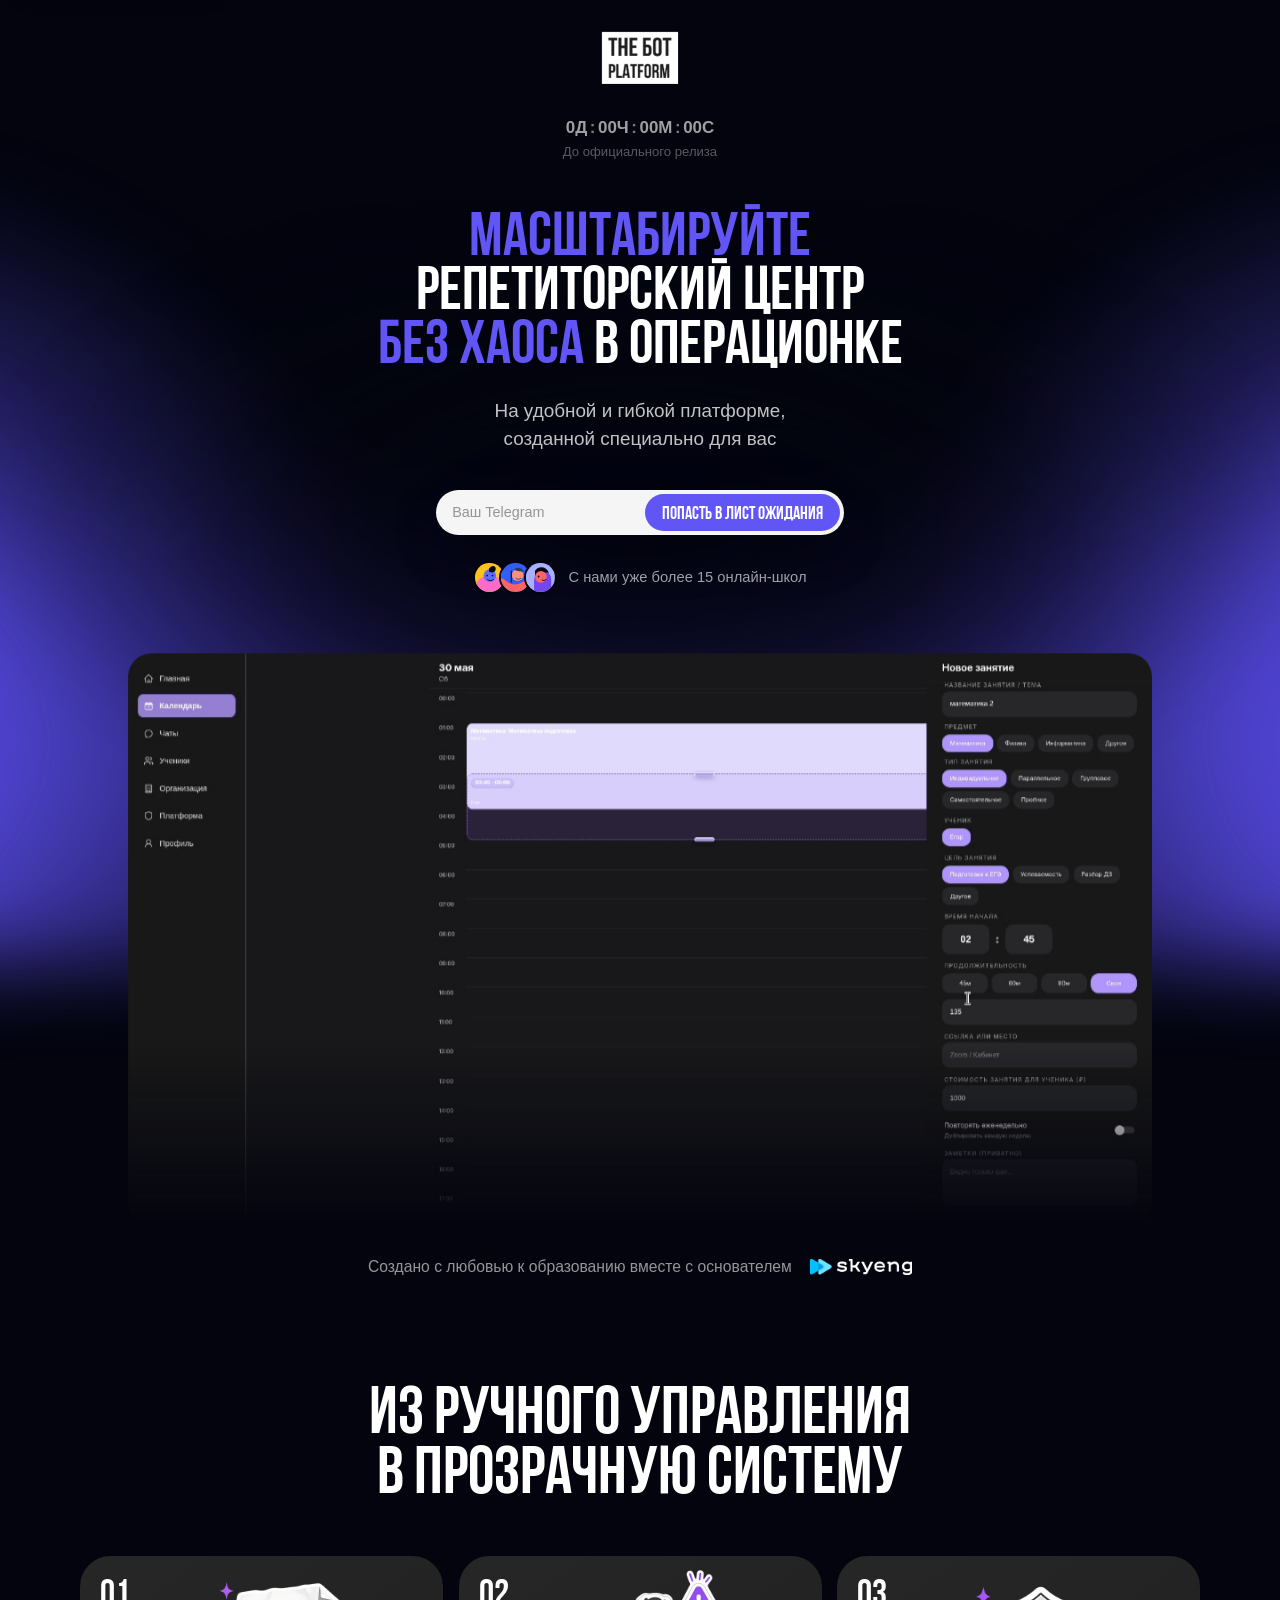
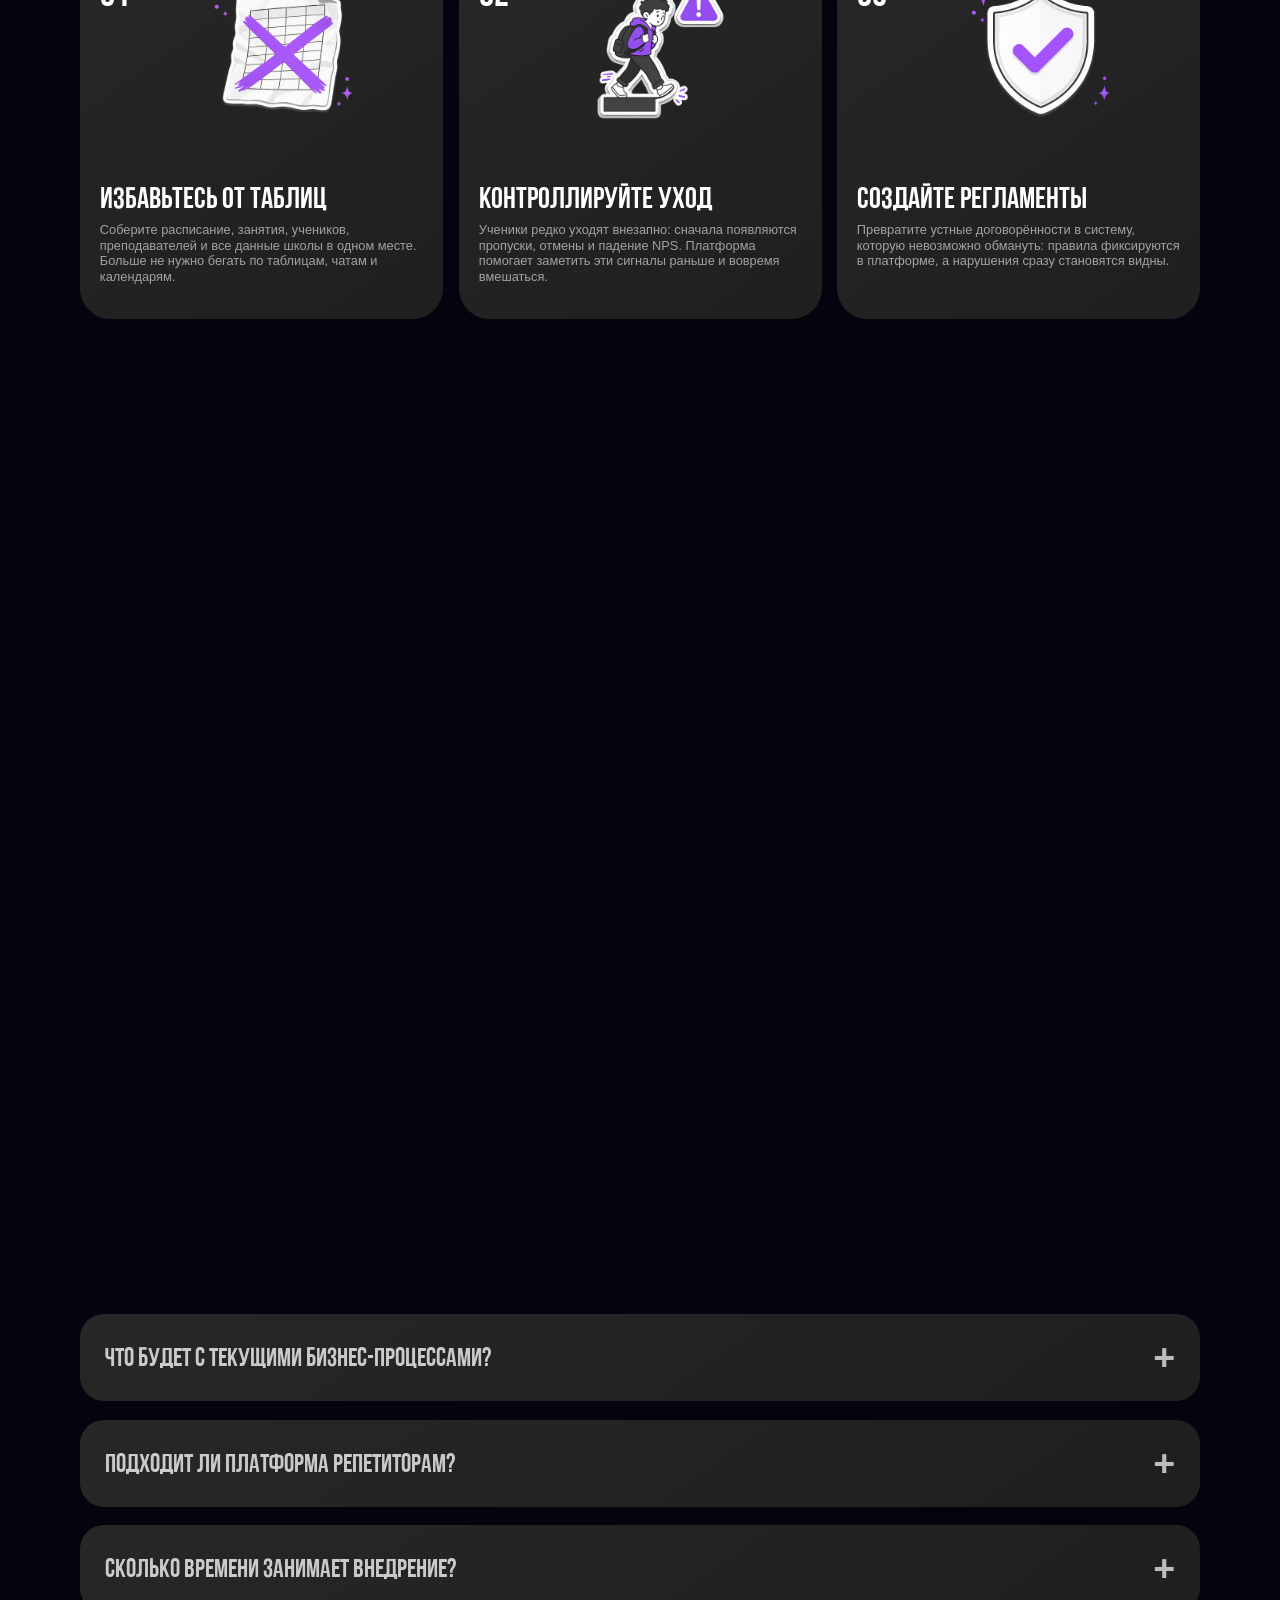
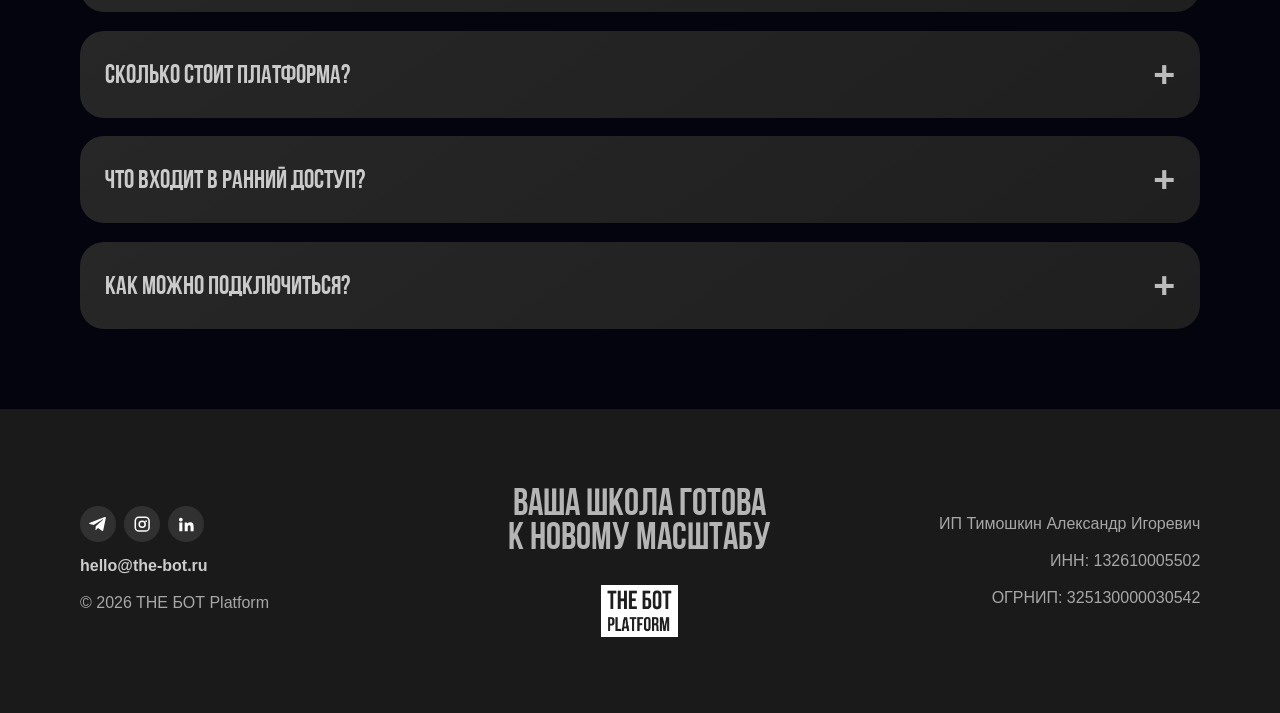
==== index.html @ 4d7e2832 "Add landing motion effects" ====
<!doctype html>
<html lang="ru">
<head>
  <meta charset="utf-8">
  <meta name="viewport" content="width=device-width, initial-scale=1">
  <meta name="robots" content="index,follow,max-image-preview:large">
  <title>Платформа для управления репетиторским центром</title>
  <meta name="description" content="Расписания, занятия, пользователи, коммуникации, финансы и аналитика для растущих онлайн-школ.">
  <link rel="canonical" href="https://the-bot.ru/">
  <link rel="icon" type="image/png" sizes="100x100" href="icon.png" media="(prefers-color-scheme: light)">
  <link rel="icon" type="image/png" sizes="100x60" href="icon-white.png" media="(prefers-color-scheme: dark)">
  <link rel="apple-touch-icon" href="icon.png">
  <meta name="theme-color" content="#6155F5">

  <!-- Yandex.Metrika counter -->
  <script type="text/javascript">
      (function(m,e,t,r,i,k,a){
          m[i]=m[i]||function(){(m[i].a=m[i].a||[]).push(arguments)};
          m[i].l=1*new Date();
          for (var j = 0; j < document.scripts.length; j++) {if (document.scripts[j].src === r) { return; }}
          k=e.createElement(t),a=e.getElementsByTagName(t)[0],k.async=1,k.src=r,a.parentNode.insertBefore(k,a)
      })(window, document,'script','https://mc.yandex.ru/metrika/tag.js?id=109550435', 'ym');

      ym(109550435, 'init', {ssr:true, webvisor:true, clickmap:true, ecommerce:"dataLayer", referrer: document.referrer, url: location.href, accurateTrackBounce:true, trackLinks:true});
  </script>
  <!-- /Yandex.Metrika counter -->

  <meta property="og:type" content="website">
  <meta property="og:locale" content="ru_RU">
  <meta property="og:site_name" content="THE БОТ Platform">
  <meta property="og:title" content="Платформа для управления репетиторским центром">
  <meta property="og:description" content="Расписания, занятия, пользователи, коммуникации, финансы и аналитика для растущих онлайн-школ.">
  <meta property="og:url" content="https://the-bot.ru/">

  <meta name="twitter:card" content="summary">
  <meta name="twitter:title" content="Платформа для управления репетиторским центром">
  <meta name="twitter:description" content="Расписания, занятия, пользователи, коммуникации, финансы и аналитика для растущих онлайн-школ.">

  <script type="application/ld+json">
  {
    "@context": "https://schema.org",
    "@graph": [
      {
        "@type": "Organization",
        "@id": "https://the-bot.ru/#organization",
        "name": "THE БОТ Platform",
        "legalName": "ИП Тимошкин Александр Игоревич",
        "url": "https://the-bot.ru/",
        "email": "hello@the-bot.ru",
        "taxID": "132610005502",
        "description": "Расписания, занятия, пользователи, коммуникации, финансы и аналитика для растущих онлайн-школ.",
        "contactPoint": {
          "@type": "ContactPoint",
          "email": "hello@the-bot.ru",
          "contactType": "customer support",
          "availableLanguage": "Russian"
        }
      },
      {
        "@type": "WebSite",
        "@id": "https://the-bot.ru/#website",
        "url": "https://the-bot.ru/",
        "name": "THE БОТ Platform",
        "publisher": {
          "@id": "https://the-bot.ru/#organization"
        },
        "inLanguage": "ru-RU"
      },
      {
        "@type": "FAQPage",
        "@id": "https://the-bot.ru/#faq",
        "mainEntity": [
          {
            "@type": "Question",
            "name": "Что такое THE БОТ Platform?",
            "acceptedAnswer": {
              "@type": "Answer",
              "text": "Это платформа для управления репетиторским центром. Она обеспечивает бизнес устойчивой системой для масштабирования."
            }
          },
          {
            "@type": "Question",
            "name": "Чем платформа отличается от аналогов?",
            "acceptedAnswer": {
              "@type": "Answer",
              "text": "Мы не делаем универсальную LMS, CRM или календарь. THE БОТ Platform построена вокруг бизнес-модели репетиторского центра."
            }
          },
          {
            "@type": "Question",
            "name": "Как платформа повлияет на мою прибыль?",
            "acceptedAnswer": {
              "@type": "Answer",
              "text": "Платформа помогает снизить отток учеников (Churn), повысить доходимость до занятия, убрать лишнюю ручную работу администраторов. А данные, собранные в одном месте, и их аналитика помогают владельцу принимать качественные управленческие решения."
            }
          },
          {
            "@type": "Question",
            "name": "Кто будет пользоваться внутри школы?",
            "acceptedAnswer": {
              "@type": "Answer",
              "text": "Администратор управляет школой, преподаватели работают со своим расписанием, занятиями и отчётами, ученики видят свои занятия и нужные действия. Доступы разделяются по ролям."
            }
          },
          {
            "@type": "Question",
            "name": "Что будет с текущими бизнес-процессами?",
            "acceptedAnswer": {
              "@type": "Answer",
              "text": "Мы не ломаем процессы в вашей школе. На этапе внедрения текущие правила переводятся в регламенты: отмены, переносы, отчёты, оплаты, выплаты и права доступа."
            }
          },
          {
            "@type": "Question",
            "name": "Подходит ли платформа репетиторам?",
            "acceptedAnswer": {
              "@type": "Answer",
              "text": "Да, но придется подождать. Сейчас мы фокусируемся только на репетиторских центрах, но уже проводим каст девы с репетиторами. Подавайте заявку, чтобы быть в числе первых пользователей платформы!"
            }
          },
          {
            "@type": "Question",
            "name": "Сколько времени занимает внедрение?",
            "acceptedAnswer": {
              "@type": "Answer",
              "text": "Срок зависит от размера школы и текущих процессов. На этапе раннего доступа внедрение оценивается индивидуально после заявки."
            }
          },
          {
            "@type": "Question",
            "name": "Сколько стоит платформа?",
            "acceptedAnswer": {
              "@type": "Answer",
              "text": "Стоимость зависит от количества учеников школы и необходимых функций. Условия обсуждаются индивидуально после заявки на ранний доступ."
            }
          },
          {
            "@type": "Question",
            "name": "Что входит в ранний доступ?",
            "acceptedAnswer": {
              "@type": "Answer",
              "text": "Ранний доступ включает подключение школы, настройку базовых процессов, онбординг и поддержка сотрудников, а также прямую обратную связь с нашей командой."
            }
          },
          {
            "@type": "Question",
            "name": "Как можно подключиться?",
            "acceptedAnswer": {
              "@type": "Answer",
              "text": "Оставьте заявку на ранний доступ. Мы свяжемся с вами и проверим, подходит ли школа под критерии подключения."
            }
          }
        ]
      }
    ]
  }
  </script>

  <style>
    @font-face {
      font-family: "Bebas Neue Cyrillic";
      src: url("[data-uri]") format("truetype");
      font-weight: 400;
      font-style: normal;
      font-display: swap;
    }

    -face {
      font-family: "Inter";
      src: url("[data-uri]") format("woff2");
      font-weight: 400 900;
      font-style: normal;
      font-display: swap;
      unicode-range: U+0301, U+0400-045F, U+0490-0491, U+04B0-04B1, U+2116;
    }

    -face {
      font-family: "Inter";
      src: url("[data-uri]") format("woff2");
      font-weight: 400 900;
      font-style: normal;
      font-display: swap;
      unicode-range: U+0000-00FF, U+0131, U+0152-0153, U+02BB-02BC, U+02C6, U+02DA, U+02DC, U+0304, U+0308, U+0329, U+2000-206F, U+20AC, U+2122, U+2191, U+2193, U+2212, U+2215, U+FEFF, U+FFFD;
    }

    :root {
      --color-primary: #6155F5;
      --color-primary-rgb: 97, 85, 245;
      --color-primary-strong: #4F46E5;
      --color-primary-soft: #ECEBFF;
      --color-secondary: #2C2C2C2E;
      --color-tertiary: #1C1C1C1E;
      --color-neutral: #0F0F0F10;
      --color-ink: #111114;
      --color-muted: #5D5D66;
      --color-subtle: #7B7B86;
      --color-page: #FAFAFC;
      --color-surface: #FFFFFF;
      --color-surface-alt: #F4F3F8;
      --color-line: rgba(17, 17, 20, 0.12);
      --color-success: #1D7A4D;
      --color-error: #B3261E;

      --font-headline: "Bebas Neue Cyrillic", "Inter", -apple-system, BlinkMacSystemFont, "Segoe UI", sans-serif;
      --font-body: "Inter", -apple-system, BlinkMacSystemFont, "Segoe UI", sans-serif;
      --font-label: "Inter", -apple-system, BlinkMacSystemFont, "Segoe UI", sans-serif;

      --space-1: 0.25rem;
      --space-2: 0.5rem;
      --space-3: 0.75rem;
      --space-4: 1rem;
      --space-5: 1.25rem;
      --space-6: 1.5rem;
      --space-7: 2rem;
      --space-8: 2.5rem;
      --space-9: 3rem;
      --space-10: 4rem;
      --space-11: 5rem;

      --radius-xs: 4px;
      --radius-sm: 6px;
      --radius-md: 8px;
      --shadow-sm: 0 8px 28px rgba(17, 17, 20, 0.08);
      --shadow-md: 0 18px 48px rgba(17, 17, 20, 0.12);

      --container: 1120px;
      --header-height: 4.25rem;
    }

    * {
      box-sizing: border-box;
    }

    html {
      scroll-behavior: smooth;
      scrollbar-width: none;
      text-size-adjust: 100%;
    }

    html::-webkit-scrollbar,
    body::-webkit-scrollbar {
      display: none;
    }

    body {
      margin: 0;
      color: var(--color-surface);
      background: #03040E;
      font-family: var(--font-body);
      font-size: 1rem;
      line-height: 1.55;
      letter-spacing: 0;
      -ms-overflow-style: none;
    }

    body.nav-open {
      overflow: hidden;
    }

    img,
    svg {
      max-width: 100%;
      display: block;
    }

    a {
      color: inherit;
      text-decoration: none;
    }

    button,
    input,
    textarea,
    select {
      font: inherit;
      letter-spacing: 0;
    }

    button {
      cursor: pointer;
    }

    .skip-link {
      position: absolute;
      left: var(--space-4);
      top: -4rem;
      z-index: 100;
      padding: var(--space-3) var(--space-4);
      border-radius: var(--radius-sm);
      color: var(--color-ink);
      background: var(--color-surface);
      box-shadow: var(--shadow-sm);
      transition: top 160ms ease;
    }

    .skip-link:focus {
      top: var(--space-4);
    }

    .sr-only {
      position: absolute;
      width: 1px;
      height: 1px;
      padding: 0;
      overflow: hidden;
      clip: rect(0, 0, 0, 0);
      white-space: nowrap;
      border: 0;
    }

    .container {
      width: min(100% - 2rem, var(--container));
      margin-inline: auto;
    }

    .site-header {
      position: absolute;
      inset: 0 0 auto;
      z-index: 50;
      min-height: calc(var(--header-height) + var(--space-5));
      color: var(--color-surface);
      background: transparent;
    }

    .header-inner {
      min-height: calc(var(--header-height) + var(--space-5));
      display: flex;
      align-items: center;
      justify-content: center;
      padding-top: var(--space-5);
    }

    .brand {
      display: inline-flex;
      align-items: center;
      min-width: 0;
      font-family: var(--font-label);
      font-weight: 700;
      line-height: 1;
    }

    .brand-logo {
      width: clamp(4.8rem, 5.6vw, 6rem);
      height: auto;
      display: block;
      flex: 0 0 auto;
      border-radius: 0;
      animation: heroLogoIn 680ms cubic-bezier(0.22, 1, 0.36, 1) 80ms both;
    }

    .brand-name {
      display: none;
    }

    .site-nav {
      display: none;
    }

    .nav-list {
      margin: 0;
      padding: 0;
      display: flex;
      align-items: center;
      list-style: none;
    }

    .nav-link {
      min-height: 2.65rem;
      display: flex;
      align-items: center;
      justify-content: center;
      padding-inline: var(--space-4);
      border-radius: var(--radius-md);
      color: var(--color-ink);
      background: var(--color-surface);
      font-family: var(--font-headline);
      font-size: 1.12rem;
      font-weight: 400;
      text-transform: uppercase;
    }

    .nav-link:hover,
    .nav-link:focus-visible {
      color: var(--color-ink);
      outline: none;
    }

    main {
      overflow: hidden;
    }

    .section {
      padding-block: var(--space-9);
      color: var(--color-surface);
      background: #03040E;
    }

    .section.compact {
      padding-block: var(--space-8);
    }

    .section h2,
    .section h3,
    .site-footer strong {
      color: var(--color-surface);
    }

    .section-header {
      max-width: 44rem;
      margin-bottom: var(--space-7);
    }

    .eyebrow {
      margin: 0 0 var(--space-3);
      color: var(--color-primary);
      font-family: var(--font-label);
      font-size: 0.8rem;
      font-weight: 800;
      line-height: 1.2;
    }

    h1,
    h2,
    h3 {
      margin: 0;
      color: var(--color-ink);
      font-family: var(--font-headline);
      font-weight: 400;
      line-height: 1.08;
      letter-spacing: 0;
    }

    h1 {
      font-size: 2.95rem;
    }

    .hero-kicker {
      margin: var(--space-3) 0 0;
      color: var(--color-ink);
      font-size: 1.32rem;
      font-weight: 750;
      line-height: 1.22;
    }

    h2 {
      font-size: 2rem;
    }

    h3 {
      font-size: 1.15rem;
    }

    p {
      margin: 0;
    }

    .lead {
      color: rgba(255, 255, 255, 0.68);
      font-size: 1.04rem;
      line-height: 1.65;
    }

    .section-header .lead {
      margin-top: var(--space-4);
    }

    .site-hero {
      position: relative;
      min-height: 100svh;
      padding-block: calc(var(--header-height) + var(--space-7)) 0;
      color: var(--color-surface);
      background: #03040E;
    }

    .hero-stage {
      min-height: calc(100svh - var(--header-height) - var(--space-9));
      display: flex;
      justify-items: center;
      align-items: flex-start;
      justify-content: center;
    }

    .hero-copy {
      width: min(100%, 88rem);
      margin-inline: auto;
      position: relative;
      isolation: isolate;
      text-align: center;
    }

    .hero-copy > :not(.hero-product-preview) {
      position: relative;
      z-index: 2;
    }

    .site-hero h1 {
      color: var(--color-surface);
      font-size: clamp(1.45rem, 7.15vw, 3.9rem);
      line-height: 0.86;
    }

    .site-hero h1 > span {
      display: block;
      white-space: nowrap;
      animation: heroTitleIn 720ms cubic-bezier(0.22, 1, 0.36, 1) both;
    }

    .site-hero h1 > span:nth-child(1) {
      animation-delay: 300ms;
    }

    .site-hero h1 > span:nth-child(2) {
      animation-delay: 420ms;
    }

    .site-hero h1 > span:nth-child(3) {
      animation-delay: 540ms;
    }

    .site-hero h1 .hero-title-accent {
      color: var(--color-primary);
    }

    .hero-kicker {
      width: min(100%, 43rem);
      margin: clamp(1.35rem, 2.7vw, 1.8rem) auto 0;
      color: rgba(255, 255, 255, 0.76);
      font-size: clamp(0.83rem, 3.35vw, 1.18rem);
      font-weight: 500;
      line-height: 1.45;
    }

    .hero-kicker span {
      display: block;
      animation: heroFadeUp 620ms cubic-bezier(0.22, 1, 0.36, 1) both;
    }

    .hero-kicker span:nth-child(1) {
      animation-delay: 620ms;
    }

    .hero-kicker span:nth-child(2) {
      animation-delay: 700ms;
    }

    .hero-actions {
      margin-top: var(--space-6);
      display: flex;
      justify-content: center;
    }

    .hero-cta {
      min-height: 3.25rem;
      padding-inline: var(--space-6);
      color: var(--color-ink);
      background: var(--color-surface);
      text-transform: uppercase;
    }

    .button {
      min-height: 3.1rem;
      display: inline-flex;
      align-items: center;
      justify-content: center;
      gap: var(--space-2);
      padding: 0.85rem 1.15rem;
      border: 1px solid transparent;
      border-radius: var(--radius-md);
      font-family: var(--font-headline);
      font-size: 1.28rem;
      font-weight: 400;
      line-height: 1.1;
      transition: background 180ms ease, border-color 180ms ease, transform 180ms ease, box-shadow 180ms ease;
    }

    .button:hover,
    .button:focus-visible {
      transform: translateY(-1px);
      outline: none;
    }

    .button:disabled {
      cursor: wait;
      opacity: 0.72;
      transform: none;
    }

    .button-primary {
      color: var(--color-surface);
      background: var(--color-primary);
    }

    .button-primary:hover,
    .button-primary:focus-visible {
      background: var(--color-primary-strong);
    }

    .button-secondary {
      color: var(--color-ink);
      border-color: var(--color-line);
      background: var(--color-surface);
    }

    .hero-social-proof {
      margin-top: clamp(1rem, 2.2vw, 1.6rem);
      position: relative;
      z-index: 3;
      display: flex;
      align-items: center;
      justify-content: center;
      gap: var(--space-3);
      color: rgba(255, 255, 255, 0.62);
      font-size: 0.92rem;
      line-height: 1.25;
      animation: heroFadeUp 620ms cubic-bezier(0.22, 1, 0.36, 1) 880ms both;
    }

    .proof-avatars {
      display: inline-flex;
      align-items: center;
    }

    .proof-avatar {
      width: 2.05rem;
      height: 2.05rem;
      display: inline-flex;
      align-items: center;
      justify-content: center;
      overflow: hidden;
      border: 2px solid #03040E;
      border-radius: 50%;
      background: rgba(255, 255, 255, 0.12);
      animation: avatarPop 420ms cubic-bezier(0.22, 1, 0.36, 1) both;
    }

    .proof-avatar:nth-child(1) {
      animation-delay: 960ms;
    }

    .proof-avatar:nth-child(2) {
      animation-delay: 1040ms;
    }

    .proof-avatar:nth-child(3) {
      animation-delay: 1120ms;
    }

    .proof-avatar + .proof-avatar {
      margin-left: -0.48rem;
    }

    .proof-avatar svg {
      width: 100%;
      height: 100%;
      display: block;
    }

    .hero-waitlist-form {
      width: min(100%, 25.5rem);
      margin: clamp(1.75rem, 3.2vw, 2.35rem) auto 0;
      position: relative;
      z-index: 3;
      padding: 0;
      display: grid;
      gap: var(--space-2);
      border: 0;
      border-radius: 0;
      background: transparent;
      box-shadow: none;
      animation: heroFadeUp 660ms cubic-bezier(0.22, 1, 0.36, 1) 720ms both;
      transition: transform 180ms ease;
    }

    .hero-waitlist-form:focus-within {
      transform: translateY(-2px);
    }

    .hero-waitlist-form input {
      min-width: 0;
      min-height: 2.35rem;
      border: 0;
      border-radius: 999px;
      padding: 0 var(--space-3);
      color: var(--color-ink);
      background: rgba(255, 255, 255, 0.96);
      font-size: 0.9rem;
      outline: none;
    }

    .hero-waitlist-form input::placeholder {
      color: rgba(17, 17, 20, 0.42);
    }

    .hero-waitlist-form input:focus {
      box-shadow: inset 0 0 0 2px rgba(var(--color-primary-rgb), 0.42);
    }

    .hero-waitlist-form .button {
      width: 100%;
      min-height: 2.35rem;
      padding: 0.48rem var(--space-4);
      border-radius: 999px;
      color: var(--color-surface);
      background: var(--color-primary);
      font-size: 1.1rem;
      text-transform: uppercase;
    }

    .hero-waitlist-form .button:hover,
    .hero-waitlist-form .button:focus-visible {
      background: var(--color-primary-strong);
      box-shadow: 0 0.9rem 2rem rgba(var(--color-primary-rgb), 0.22);
    }

    .button.is-submitting,
    .button.is-submitting:hover,
    .button.is-submitting:focus-visible,
    .hero-waitlist-form .button.is-submitting,
    .hero-waitlist-form .button.is-submitting:hover,
    .hero-waitlist-form .button.is-submitting:focus-visible {
      color: var(--color-surface);
      border-color: #03040E;
      background: #03040E;
      opacity: 1;
    }

    .hero-form-status {
      min-height: 1rem;
      margin-top: var(--space-2);
      position: relative;
      z-index: 3;
      color: var(--color-primary);
      font-size: 0.88rem;
      font-weight: 500;
    }

    .hero-form-status:empty {
      min-height: 0;
      margin-top: 0;
    }

    .hero-form-status.is-error {
      color: #FFB4AB;
    }

    .hero-product-preview {
      width: min(100%, 58rem);
      margin: clamp(3.25rem, 5.8vw, 4.75rem) auto 0;
      position: relative;
      z-index: 1;
      isolation: isolate;
    }

    .hero-product-preview::before {
      content: "";
      position: absolute;
      left: 50%;
      top: -76%;
      z-index: 0;
      width: min(238%, 148rem);
      height: 126%;
      transform: translateX(-50%);
      background:
        radial-gradient(ellipse 33% 94% at 14% 70%, rgba(var(--color-primary-rgb), 1) 0%, rgba(var(--color-primary-rgb), 0.74) 28%, rgba(var(--color-primary-rgb), 0.3) 54%, rgba(var(--color-primary-rgb), 0) 80%),
        radial-gradient(ellipse 33% 94% at 86% 70%, rgba(var(--color-primary-rgb), 0.98) 0%, rgba(var(--color-primary-rgb), 0.7) 34%, rgba(var(--color-primary-rgb), 0.26) 58%, rgba(var(--color-primary-rgb), 0) 82%),
        radial-gradient(ellipse 62% 54% at 50% 74%, rgba(var(--color-primary-rgb), 0.42) 0%, rgba(var(--color-primary-rgb), 0.18) 46%, rgba(var(--color-primary-rgb), 0) 78%);
      filter: blur(40px) saturate(1.15);
      opacity: 1;
      pointer-events: none;
    }

    .hero-product-preview::after {
      content: "";
      position: absolute;
      left: 50%;
      top: -68%;
      z-index: 0;
      width: min(126%, 82rem);
      height: 108%;
      transform: translateX(-50%);
      background: radial-gradient(ellipse 62% 58% at 50% 42%, rgba(3, 4, 14, 0.92) 0%, rgba(3, 4, 14, 0.72) 32%, rgba(3, 4, 14, 0.2) 60%, rgba(3, 4, 14, 0) 84%);
      filter: blur(20px);
      pointer-events: none;
    }

    .preview-device {
      width: 100%;
      aspect-ratio: 16 / 9;
      overflow: hidden;
      background: url("hero-screencast-poster.png") center / cover no-repeat;
      border-radius: clamp(0.85rem, 2vw, 1.45rem);
      box-shadow: 0 34px 90px rgba(0, 0, 0, 0.42);
      position: relative;
      z-index: 1;
      transform: translate3d(0, var(--preview-parallax, 0px), 0);
      transition: transform 180ms ease-out;
      -webkit-mask-image: linear-gradient(to bottom, #000 0%, #000 68%, rgba(0, 0, 0, 0.62) 82%, transparent 100%);
      mask-image: linear-gradient(to bottom, #000 0%, #000 68%, rgba(0, 0, 0, 0.62) 82%, transparent 100%);
    }

    .preview-video {
      width: 100%;
      height: 100%;
      aspect-ratio: 16 / 9;
      display: block;
      overflow: hidden;
      border: 0;
      border-radius: inherit;
      background: #03040E;
      object-fit: cover;
      opacity: 0;
      transition: opacity 240ms ease;
    }

    .preview-video.is-ready {
      opacity: 1;
    }

    .preview-toggle {
      position: absolute;
      inset: 0;
      z-index: 2;
      display: grid;
      place-items: center;
      border: 0;
      color: var(--color-surface);
      background: transparent;
      cursor: pointer;
    }

    .preview-toggle:focus-visible {
      outline: none;
    }

    .preview-toggle-badge {
      width: clamp(3.3rem, 8vw, 4.8rem);
      height: clamp(3.3rem, 8vw, 4.8rem);
      display: inline-grid;
      place-items: center;
      border-radius: 50%;
      background: rgba(3, 4, 14, 0.58);
      box-shadow: 0 18px 54px rgba(0, 0, 0, 0.34);
      opacity: 0;
      transform: scale(0.9);
      transition: opacity 180ms ease, transform 180ms ease;
    }

    .preview-toggle.is-visible .preview-toggle-badge,
    .preview-toggle[data-state="paused"] .preview-toggle-badge,
    .preview-toggle:focus-visible .preview-toggle-badge {
      opacity: 1;
      transform: scale(1);
    }

    .preview-toggle-icon {
      width: 45%;
      height: 45%;
      display: none;
      fill: currentColor;
    }

    .preview-toggle[data-state="playing"] .preview-toggle-icon-pause,
    .preview-toggle[data-state="paused"] .preview-toggle-icon-play {
      display: block;
    }

    .project-partner {
      width: min(100%, 58rem);
      margin: clamp(1rem, 2vw, 1.45rem) auto 0;
      position: relative;
      z-index: 1;
      display: flex;
      align-items: center;
      justify-content: center;
      gap: clamp(0.75rem, 2vw, 1.15rem);
      color: rgba(255, 255, 255, 0.58);
      font-size: clamp(0.82rem, 2.2vw, 0.98rem);
      font-weight: 500;
      line-height: 1.25;
    }

    .project-partner img {
      width: auto;
      height: 1em;
      flex: 0 0 auto;
      object-fit: contain;
      transition: filter 180ms ease, opacity 180ms ease, transform 180ms ease;
    }

    .project-partner:hover img,
    .project-partner:focus-within img {
      filter: brightness(1.16);
      opacity: 1;
      transform: translateY(-1px);
    }

    .problem-solution-section {
      width: min(100%, 86rem);
      margin: clamp(4.5rem, 8vw, 6.75rem) auto 0;
      text-align: left;
    }

    .problem-solution-header {
      max-width: 42rem;
      margin: 0 auto clamp(2rem, 4.8vw, 3.5rem);
      text-align: center;
    }

    .problem-solution-header h2 {
      color: var(--color-surface);
      font-size: clamp(2.1rem, 6.4vw, 4.2rem);
      line-height: 0.9;
    }

    .problem-solution-grid {
      display: grid;
      gap: var(--space-4);
    }

    .problem-solution-header h2 > span {
      display: block;
    }

    .problem-solution-card {
      aspect-ratio: auto;
      min-height: 0;
      padding: clamp(1rem, 4.5vw, 1.45rem);
      display: grid;
      grid-template-columns: auto minmax(0, 1fr);
      grid-template-rows: auto auto auto;
      grid-template-areas:
        "number visual"
        "title title"
        "text text";
      column-gap: clamp(0.8rem, 3vw, 1.25rem);
      row-gap: clamp(0.6rem, 2.4vw, 0.95rem);
      border-radius: clamp(1.25rem, 6vw, 1.9rem);
      background:
        linear-gradient(145deg, rgba(255, 255, 255, 0.055), rgba(255, 255, 255, 0.025)),
        #1A1A1B;
      transition: transform 220ms ease, background 220ms ease, box-shadow 220ms ease;
    }

    .problem-solution-card:hover,
    .problem-solution-card:focus-within {
      transform: translateY(-6px);
      background:
        linear-gradient(145deg, rgba(255, 255, 255, 0.085), rgba(255, 255, 255, 0.035)),
        #1F1F21;
      box-shadow: 0 1.35rem 3rem rgba(0, 0, 0, 0.24);
    }

    .problem-card-number {
      grid-area: number;
      align-self: start;
      color: var(--color-surface);
      font-family: var(--font-headline);
      font-size: clamp(1.65rem, 4vw, 2.35rem);
      line-height: 0.9;
    }

    .problem-card-visual {
      grid-area: visual;
      min-height: clamp(9.5rem, 42vw, 16rem);
      align-self: start;
      display: grid;
      place-items: start center;
      transform: translateY(-1rem);
    }

    .problem-card-visual img {
      width: auto;
      max-width: min(88%, 18rem);
      max-height: clamp(11rem, 50vw, 17rem);
      height: auto;
      display: block;
      object-fit: contain;
      transition: transform 240ms cubic-bezier(0.22, 1, 0.36, 1);
      will-change: transform;
    }

    .problem-solution-card:hover .problem-card-visual img,
    .problem-solution-card:focus-within .problem-card-visual img {
      transform: translateY(-0.35rem) scale(1.06) rotate(-1deg);
    }

    .problem-solution-card:nth-child(2):hover .problem-card-visual img,
    .problem-solution-card:nth-child(2):focus-within .problem-card-visual img {
      transform: translateY(-0.35rem) scale(1.06) rotate(1.2deg);
    }

    .problem-solution-card:nth-child(3):hover .problem-card-visual img,
    .problem-solution-card:nth-child(3):focus-within .problem-card-visual img {
      transform: translateY(-0.35rem) scale(1.05) rotate(0.8deg);
    }

    .problem-solution-card h3 {
      grid-area: title;
      max-width: 100%;
      color: var(--color-surface);
      font-size: clamp(1.35rem, 6vw, 2rem);
      line-height: 0.94;
    }

    .problem-solution-card p {
      grid-area: text;
      max-width: 100%;
      color: rgba(255, 255, 255, 0.58);
      font-size: clamp(0.78rem, 3.2vw, 0.9rem);
      line-height: 1.32;
    }

    .community-cta {
      width: min(100%, 60rem);
      margin: clamp(2.75rem, 6vw, 4.5rem) auto 0;
      padding: clamp(1.75rem, 6vw, 4rem) clamp(1.1rem, 5vw, 4rem);
      position: relative;
      z-index: 3;
      overflow: hidden;
      border-radius: clamp(1.35rem, 4vw, 2.5rem);
      background:
        radial-gradient(circle at 18% 10%, rgba(255, 255, 255, 0.22), transparent 34%),
        linear-gradient(135deg, var(--color-primary), var(--color-primary-strong));
      background-size: 160% 160%, 180% 180%;
      background-position: 0% 0%, 0% 50%;
      text-align: center;
      box-shadow: 0 2.5rem 6rem rgba(var(--color-primary-rgb), 0.3);
      animation: ctaGradientShift 13s ease-in-out infinite alternate;
    }

    .community-cta h2 {
      width: min(100%, 43rem);
      margin: 0 auto;
      color: var(--color-surface);
      font-size: clamp(1.45rem, 4vw, 2.75rem);
      line-height: 0.94;
    }

    .community-cta h2 > span {
      display: block;
    }

    .community-cta .hero-waitlist-form {
      width: min(100%, 31rem);
      margin-top: clamp(1.4rem, 3.2vw, 2rem);
    }

    .community-cta .hero-waitlist-form .button {
      color: var(--color-surface);
      background: #03040E;
    }

    .community-cta .hero-waitlist-form .button:hover,
    .community-cta .hero-waitlist-form .button:focus-visible {
      background: #111114;
      box-shadow: 0 0.9rem 2rem rgba(0, 0, 0, 0.22);
    }

    .community-cta .hero-form-status {
      color: rgba(255, 255, 255, 0.82);
    }

    .community-cta .hero-form-status.is-error {
      color: #FFE0DD;
    }

    .countdown {
      width: min(100%, 46rem);
      padding: var(--space-2);
      display: grid;
      grid-template-columns: repeat(4, minmax(0, 1fr));
      gap: var(--space-2);
      border: 1px solid rgba(255, 255, 255, 0.12);
      border-radius: var(--radius-md);
      background: rgba(255, 255, 255, 0.06);
    }

    .countdown-item {
      min-height: 4.9rem;
      display: flex;
      flex-direction: column;
      align-items: center;
      justify-content: center;
      gap: 0.25rem;
      border-radius: var(--radius-sm);
      background: rgba(255, 255, 255, 0.08);
    }

    .countdown-value {
      color: var(--color-surface);
      font-size: clamp(1.35rem, 6vw, 2.1rem);
      font-weight: 850;
      line-height: 1;
      font-variant-numeric: tabular-nums;
    }

    .countdown-label {
      color: rgba(255, 255, 255, 0.58);
      font-size: 0.68rem;
      font-weight: 850;
      letter-spacing: 0.08em;
      text-transform: uppercase;
    }

    .countdown-compact {
      width: auto;
      margin: 0 0 clamp(2.25rem, 4.4vw, 3rem);
      padding: 0;
      display: block;
      border: 0;
      border-radius: 0;
      background: transparent;
      animation: heroFadeUp 620ms cubic-bezier(0.22, 1, 0.36, 1) 160ms both;
    }

    .countdown-time {
      display: inline-flex;
      align-items: baseline;
      justify-content: center;
      color: rgba(255, 255, 255, 0.62);
      font-family: var(--font-label);
      font-size: 1.06rem;
      font-weight: 850;
      line-height: 1;
      font-variant-numeric: tabular-nums;
    }

    .countdown-time span {
      display: inline-block;
    }

    .countdown-time span.is-ticking {
      animation: timerTick 320ms ease both;
    }

    .countdown-separator {
      margin-inline: 0.16rem;
      color: rgba(255, 255, 255, 0.48);
    }

    .countdown-caption {
      margin-top: 0.18rem;
      color: rgba(255, 255, 255, 0.34);
      font-size: 0.82rem;
      line-height: 1.2;
    }

    .pain-section {
      background: var(--color-surface);
      border-block: 1px solid var(--color-line);
    }

    .platform-section {
      padding-top: clamp(5rem, 8vw, 7rem);
    }

    .text-flow {
      display: grid;
      gap: var(--space-4);
      color: rgba(255, 255, 255, 0.68);
    }

    .symptom-grid,
    .feature-grid,
    .growth-grid {
      display: grid;
      gap: var(--space-3);
    }

    .symptom-card,
    .feature-card,
    .growth-item {
      border: 1px solid rgba(255, 255, 255, 0.12);
      border-radius: var(--radius-md);
      background: rgba(255, 255, 255, 0.06);
    }

    .symptom-card,
    .growth-item {
      padding: var(--space-4);
      color: rgba(255, 255, 255, 0.68);
      font-weight: 700;
    }

    .symptom-card::before,
    .growth-item::before {
      content: "";
      width: 1.2rem;
      height: 0.3rem;
      display: block;
      margin-bottom: var(--space-3);
      border-radius: 999px;
      background: var(--color-primary);
    }

    .promise-grid {
      display: grid;
      gap: var(--space-7);
    }

    .promise-panel {
      padding: var(--space-5);
      border: 1px solid rgba(255, 255, 255, 0.12);
      border-radius: var(--radius-md);
      background: rgba(255, 255, 255, 0.06);
      box-shadow: var(--shadow-sm);
    }

    .promise-panel h3 {
      margin-bottom: var(--space-3);
    }

    .promise-panel p {
      color: rgba(255, 255, 255, 0.68);
    }

    .growth-grid {
      margin-top: var(--space-5);
    }

    .feature-card {
      padding: var(--space-5);
      display: grid;
      gap: var(--space-3);
    }

    .feature-index {
      width: 2.25rem;
      height: 2.25rem;
      display: inline-flex;
      align-items: center;
      justify-content: center;
      border-radius: var(--radius-sm);
      color: var(--color-ink);
      background: var(--color-primary);
      font-weight: 850;
      line-height: 1;
    }

    .feature-card p {
      color: rgba(255, 255, 255, 0.68);
    }

    .access-section {
      background: #03040E;
      color: var(--color-surface);
    }

    .access-section .eyebrow {
      color: var(--color-primary);
    }

    .access-section h2,
    .access-section h3 {
      color: var(--color-surface);
    }

    .access-section .lead,
    .access-section p {
      color: rgba(255, 255, 255, 0.72);
    }

    .access-grid {
      display: grid;
      gap: var(--space-7);
      align-items: start;
    }

    .access-copy {
      display: grid;
      gap: var(--space-4);
    }

    .access-facts {
      margin: var(--space-4) 0 0;
      padding: 0;
      display: grid;
      gap: var(--space-3);
      list-style: none;
    }

    .access-facts li {
      display: grid;
      grid-template-columns: 1.2rem 1fr;
      gap: var(--space-3);
      color: rgba(255, 255, 255, 0.76);
    }

    .access-facts li::before {
      content: "";
      width: 0.75rem;
      height: 0.75rem;
      margin-top: 0.45rem;
      border-radius: 2px;
      background: var(--color-primary);
    }

    .form-card {
      padding: var(--space-5);
      border: 1px solid rgba(255, 255, 255, 0.14);
      border-radius: var(--radius-md);
      background: rgba(255, 255, 255, 0.06);
    }

    .form-grid {
      display: grid;
      gap: var(--space-4);
    }

    .field {
      display: grid;
      gap: var(--space-2);
    }

    .field label {
      color: rgba(255, 255, 255, 0.88);
      font-family: var(--font-label);
      font-size: 0.86rem;
      font-weight: 800;
    }

    .field input,
    .field textarea,
    .field select {
      width: 100%;
      border: 1px solid rgba(255, 255, 255, 0.18);
      border-radius: var(--radius-sm);
      color: var(--color-surface);
      background: rgba(255, 255, 255, 0.08);
      outline: none;
    }

    .field input,
    .field select {
      min-height: 3rem;
      padding: 0 0.9rem;
    }

    .field textarea {
      min-height: 7.4rem;
      resize: vertical;
      padding: 0.85rem 0.9rem;
    }

    .field input::placeholder,
    .field textarea::placeholder {
      color: rgba(255, 255, 255, 0.42);
    }

    .field input:focus,
    .field textarea:focus,
    .field select:focus {
      border-color: rgba(var(--color-primary-rgb), 0.9);
      background: rgba(255, 255, 255, 0.1);
    }

    .form-footnote {
      margin-top: var(--space-4);
      color: rgba(255, 255, 255, 0.62);
      font-size: 0.86rem;
    }

    .form-status {
      min-height: 1.5rem;
      margin-top: var(--space-4);
      color: var(--color-primary);
      font-size: 0.9rem;
      font-weight: 500;
    }

    .form-status.is-error {
      color: #FFB4AB;
    }

    .faq-section {
      padding-block: 0 clamp(3rem, 6vw, 5rem);
      background: #03040E;
    }

    .faq-header {
      width: min(100%, 42rem);
      margin: 0 auto clamp(1.45rem, 3.5vw, 2.5rem);
      text-align: center;
    }

    .faq-header h2 {
      color: var(--color-surface);
      font-size: clamp(1.9rem, 5.2vw, 3.35rem);
      line-height: 0.95;
    }

    .faq-list {
      display: grid;
      gap: clamp(0.75rem, 1.8vw, 1.15rem);
    }

    .faq-item {
      overflow: hidden;
      border: 0;
      border-radius: clamp(0.95rem, 2.4vw, 1.5rem);
      background:
        linear-gradient(145deg, rgba(255, 255, 255, 0.055), rgba(255, 255, 255, 0.025)),
        #1A1A1B;
      transition: height 260ms cubic-bezier(0.22, 1, 0.36, 1), background 180ms ease, transform 180ms ease;
    }

    .faq-item:hover,
    .faq-item:focus-within {
      background:
        linear-gradient(145deg, rgba(255, 255, 255, 0.078), rgba(255, 255, 255, 0.036)),
        #202023;
    }

    .faq-item summary {
      min-height: clamp(3.75rem, 6.7vw, 5rem);
      padding: clamp(0.95rem, 2.2vw, 1.55rem);
      display: flex;
      align-items: center;
      justify-content: space-between;
      gap: var(--space-4);
      color: rgba(255, 255, 255, 0.76);
      font-family: var(--font-headline);
      font-size: clamp(1.08rem, 3.2vw, 1.65rem);
      font-weight: 400;
      line-height: 0.95;
      cursor: pointer;
      list-style: none;
      transition: color 180ms ease;
    }

    .faq-item:hover summary,
    .faq-item:focus-within summary {
      color: rgba(255, 255, 255, 0.9);
    }

    .faq-item summary::-webkit-details-marker {
      display: none;
    }

    .faq-item summary::after {
      content: "+";
      flex: 0 0 auto;
      color: rgba(255, 255, 255, 0.7);
      font-family: var(--font-body);
      font-size: clamp(1.75rem, 4vw, 2.35rem);
      font-weight: 700;
      line-height: 1;
      transform-origin: center;
      transition: transform 220ms ease, color 180ms ease;
    }

    .faq-item[open] summary::after {
      content: "+";
      transform: rotate(45deg);
    }

    .faq-answer {
      max-width: 58rem;
      padding: 0 clamp(0.95rem, 2.2vw, 1.55rem) clamp(1rem, 2.4vw, 1.55rem);
      color: rgba(255, 255, 255, 0.64);
      font-size: clamp(0.82rem, 1.45vw, 0.96rem);
      line-height: 1.5;
      opacity: 0;
      transform: translateY(-0.35rem);
      transition: opacity 220ms ease, transform 220ms ease;
    }

    .faq-item[open] .faq-answer {
      opacity: 1;
      transform: translateY(0);
    }

    .faq-item.is-closing .faq-answer {
      opacity: 0;
      transform: translateY(-0.35rem);
    }

    .faq-answer a {
      color: var(--color-primary);
      font-weight: 700;
      text-decoration: underline;
      text-decoration-thickness: 0.08em;
      text-underline-offset: 0.18em;
    }

    .site-footer {
      padding-block: clamp(2.75rem, 6vw, 4.75rem);
      background: #1A1A1B;
    }

    .footer-shell {
      display: block;
    }

    .footer-columns {
      width: min(100%, 76rem);
      margin-inline: auto;
      display: grid;
      gap: clamp(1.75rem, 5vw, 3rem);
      align-items: center;
    }

    .footer-center {
      order: -1;
      display: grid;
      justify-items: center;
      gap: clamp(1.25rem, 3vw, 2rem);
    }

    .footer-heading {
      margin: 0;
      color: rgba(255, 255, 255, 0.68);
      font-size: clamp(1.45rem, 3vw, 2.35rem);
      line-height: 0.9;
      text-align: center;
    }

    .footer-heading span {
      display: block;
    }

    .footer-logo-link {
      width: clamp(4.8rem, 6vw, 6.3rem);
      min-height: 3.1rem;
      display: grid;
      place-items: center;
      color: rgba(255, 255, 255, 0.72);
      text-align: center;
      text-transform: uppercase;
    }

    .footer-logo {
      width: 100%;
      height: auto;
      display: block;
    }

    .footer-contact,
    .footer-legal {
      color: rgba(255, 255, 255, 0.62);
      font-size: clamp(0.9rem, 1.5vw, 1rem);
    }

    .footer-contact,
    .footer-legal {
      display: grid;
      justify-items: center;
      gap: var(--space-3);
      text-align: center;
    }

    .footer-socials {
      display: flex;
      align-items: center;
      gap: var(--space-2);
    }

    .footer-social-link {
      width: 2.25rem;
      height: 2.25rem;
      display: inline-flex;
      align-items: center;
      justify-content: center;
      border-radius: 999px;
      color: var(--color-surface);
      background: rgba(255, 255, 255, 0.1);
      transition: transform 160ms ease, background 160ms ease;
    }

    .footer-social-link:hover,
    .footer-social-link:focus-visible {
      background: var(--color-primary);
      outline: none;
      transform: translateY(-2px);
    }

    .footer-social-link svg {
      width: 1.15rem;
      height: 1.15rem;
      fill: currentColor;
    }

    .footer-email {
      color: rgba(255, 255, 255, 0.78);
      font-weight: 700;
    }

    .footer-email:hover,
    .footer-email:focus-visible {
      color: var(--color-surface);
      outline: none;
    }

    .motion-ready [data-reveal] {
      opacity: 0;
      transform: translate3d(0, 1.4rem, 0);
      transition: opacity 680ms ease, transform 680ms cubic-bezier(0.22, 1, 0.36, 1);
      transition-delay: var(--reveal-delay, 0ms);
      will-change: opacity, transform;
    }

    .motion-ready [data-reveal="scale"] {
      transform: translate3d(0, 1rem, 0) scale(0.96);
    }

    .motion-ready [data-reveal="preview"] {
      transform: translate3d(0, 1.8rem, 0);
    }

    .motion-ready .faq-item[data-reveal] {
      transition:
        opacity 680ms ease,
        transform 680ms cubic-bezier(0.22, 1, 0.36, 1),
        height 260ms cubic-bezier(0.22, 1, 0.36, 1),
        background 180ms ease;
      transition-delay: var(--reveal-delay, 0ms), var(--reveal-delay, 0ms), 0ms, 0ms;
    }

    .motion-ready .problem-solution-card[data-reveal] {
      transition:
        opacity 680ms ease,
        transform 680ms cubic-bezier(0.22, 1, 0.36, 1),
        background 220ms ease,
        box-shadow 220ms ease;
      transition-delay: var(--reveal-delay, 0ms), var(--reveal-delay, 0ms), 0ms, 0ms;
    }

    .motion-ready [data-reveal].is-visible {
      opacity: 1;
      transform: translate3d(0, 0, 0) scale(1);
    }

    .motion-ready .problem-solution-card[data-reveal].is-visible:hover,
    .motion-ready .problem-solution-card[data-reveal].is-visible:focus-within {
      transform: translateY(-6px);
    }

    @keyframes heroLogoIn {
      from {
        opacity: 0;
        transform: translateY(-0.9rem);
      }

      to {
        opacity: 1;
        transform: translateY(0);
      }
    }

    @keyframes heroFadeUp {
      from {
        opacity: 0;
        transform: translateY(1rem);
      }

      to {
        opacity: 1;
        transform: translateY(0);
      }
    }

    @keyframes heroTitleIn {
      from {
        opacity: 0;
        transform: translateY(1.55rem);
      }

      to {
        opacity: 1;
        transform: translateY(0);
      }
    }

    @keyframes avatarPop {
      from {
        opacity: 0;
        transform: scale(0.72);
      }

      to {
        opacity: 1;
        transform: scale(1);
      }
    }

    @keyframes timerTick {
      0% {
        opacity: 0.42;
        transform: translateY(-0.22rem);
      }

      100% {
        opacity: 1;
        transform: translateY(0);
      }
    }

    @keyframes ctaGradientShift {
      from {
        background-position: 0% 0%, 0% 50%;
      }

      to {
        background-position: 100% 90%, 100% 50%;
      }
    }

    @media (min-width: 42rem) {
      .brand-name {
        display: none;
      }

      .nav-link {
        min-height: 2.9rem;
        padding-inline: var(--space-5);
        font-size: 1.18rem;
      }

      .hero-actions {
        flex-direction: row;
        align-items: center;
      }

      .site-hero h1 {
        font-size: clamp(3rem, 5.7vw, 3.55rem);
      }

      .hero-kicker span {
        white-space: nowrap;
      }

      .hero-waitlist-form {
        grid-template-columns: minmax(0, 1fr) auto;
        align-items: center;
        padding: 0.2rem;
        gap: var(--space-2);
        border: 1px solid rgba(255, 255, 255, 0.16);
        border-radius: 999px;
        background: rgba(255, 255, 255, 0.96);
        box-shadow: 0 16px 48px rgba(0, 0, 0, 0.22);
      }

      .hero-waitlist-form input {
        background: transparent;
      }

      .hero-waitlist-form .button {
        width: auto;
        padding-inline: var(--space-4);
      }

      .hero-product-preview {
        width: min(100%, 64rem);
        margin-top: clamp(3.15rem, 5vw, 5rem);
      }

      .problem-solution-card {
        padding: clamp(1.1rem, 2.8vw, 1.55rem);
        row-gap: clamp(0.5rem, 1.35vw, 0.75rem);
        column-gap: clamp(0.75rem, 2vw, 1.1rem);
      }

      .problem-solution-grid {
        grid-template-columns: repeat(2, minmax(0, 1fr));
      }

      .problem-solution-card:last-child {
        grid-column: 1 / -1;
      }

      .problem-card-visual {
        min-height: clamp(8.75rem, 24vw, 13.5rem);
        transform: translateY(-1.05rem);
      }

      .problem-card-visual img {
        max-width: min(86%, 14rem);
        max-height: clamp(8.5rem, 22vw, 13.5rem);
      }

      .problem-solution-card h3 {
        font-size: clamp(1.18rem, 2.6vw, 1.55rem);
      }

      .problem-solution-card p {
        font-size: clamp(0.78rem, 1.7vw, 0.9rem);
        line-height: 1.22;
      }

      .button {
        width: auto;
      }

      .symptom-grid,
      .growth-grid {
        grid-template-columns: repeat(2, minmax(0, 1fr));
      }

      .form-grid {
        grid-template-columns: repeat(2, minmax(0, 1fr));
      }

      .field.full {
        grid-column: 1 / -1;
      }
    }

    @media (min-width: 56rem) {
      :root {
        --header-height: 4.75rem;
      }

      .site-nav {
        position: static;
        display: none;
        padding: 0;
        border: 0;
        background: transparent;
      }

      .nav-list {
        width: auto;
        display: flex;
        align-items: center;
        gap: var(--space-5);
      }

      .nav-link {
        min-height: 2.9rem;
        padding-inline: var(--space-4);
      }

      h1 {
        font-size: 4.4rem;
      }

      .hero-kicker {
        font-size: 1.18rem;
      }

      h2 {
        font-size: 2.65rem;
      }

      .site-hero {
        padding-block: calc(var(--header-height) + var(--space-8)) 0;
      }

      .hero-stage {
        min-height: calc(100svh - var(--header-height) - var(--space-10));
      }

      .site-hero h1 {
        font-size: clamp(3.55rem, 4.9vw, 3.9rem);
      }

      .section {
        padding-block: var(--space-11);
      }

      .section.compact {
        padding-block: var(--space-10);
      }

      .promise-grid,
      .access-grid {
        grid-template-columns: minmax(0, 1fr) minmax(22rem, 0.85fr);
      }

      .footer-columns {
        grid-template-columns: repeat(3, minmax(0, 1fr));
      }

      .footer-contact {
        justify-items: start;
        text-align: left;
      }

      .footer-center {
        order: 0;
      }

      .footer-legal {
        justify-items: end;
        text-align: right;
      }

      .feature-grid {
        grid-template-columns: repeat(3, minmax(0, 1fr));
      }

      .symptom-grid {
        grid-template-columns: repeat(3, minmax(0, 1fr));
      }

      .promise-panel {
        padding: var(--space-6);
      }
    }

    @media (min-width: 80rem) {
      .problem-solution-grid {
        grid-template-columns: repeat(3, minmax(0, 1fr));
      }

      .problem-solution-card,
      .problem-solution-card:last-child {
        grid-column: auto;
      }

      .problem-solution-card {
        aspect-ratio: 1 / 1;
        padding: clamp(1.15rem, 1.55vw, 1.45rem);
        grid-template-rows: minmax(12rem, 1fr) auto minmax(4.8rem, auto);
        row-gap: clamp(0.45rem, 0.86vw, 0.7rem);
        column-gap: clamp(0.6rem, 1vw, 0.9rem);
      }

      .problem-card-visual {
        min-height: 0;
        transform: translateY(-1.45rem);
      }

      .problem-card-visual img {
        max-width: 112%;
        max-height: clamp(12.5rem, 14.5vw, 15.5rem);
      }

      .problem-solution-card h3 {
        font-size: clamp(1.75rem, 2.35vw, 2.15rem);
        line-height: 0.9;
      }

      .problem-solution-card p {
        font-size: clamp(0.8rem, 1vw, 0.92rem);
        line-height: 1.22;
      }
    }

    @media (prefers-reduced-motion: reduce) {
      *,
      *::before,
      *::after {
        scroll-behavior: auto !important;
        transition-duration: 0.01ms !important;
        animation-duration: 0.01ms !important;
        animation-iteration-count: 1 !important;
      }

      .motion-ready [data-reveal] {
        opacity: 1 !important;
        transform: none !important;
      }

      .preview-device {
        transform: none !important;
      }
    }
  </style>
</head>
<body>
  <noscript><div><img src="https://mc.yandex.ru/watch/109550435" style="position:absolute; left:-9999px;" alt=""></div></noscript>
  <a class="skip-link" href="#main">Перейти к содержанию</a>

  <header class="site-header">
    <div class="container header-inner">
      <a class="brand" href="#top" aria-label="THE БОТ Platform">
        <img class="brand-logo" src="logo.png" alt="THE БОТ Platform" width="249" height="169">
      </a>
    </div>
  </header>

  <main id="main">
    <section class="site-hero" id="top" aria-labelledby="hero-title">
      <div class="container hero-stage">
        <div class="hero-copy">
          <div class="countdown countdown-compact" data-countdown aria-label="Таймер до 15 июня 2026 года, 00:00 по Москве">
            <div class="countdown-time" aria-live="polite">
              <span data-countdown-days>0Д</span><span class="countdown-separator">:</span><span data-countdown-hours>00Ч</span><span class="countdown-separator">:</span><span data-countdown-minutes>00М</span><span class="countdown-separator">:</span><span data-countdown-seconds>00С</span>
            </div>
            <p class="countdown-caption">До официального релиза</p>
          </div>
          <h1 id="hero-title">
            <span class="hero-title-accent">МАСШТАБИРУЙТЕ</span>
            <span>РЕПЕТИТОРСКИЙ ЦЕНТР</span>
            <span><span class="hero-title-accent">БЕЗ ХАОСА</span> В ОПЕРАЦИОНКЕ</span>
          </h1>
          <p class="hero-kicker">
            <span>На удобной и гибкой платформе,</span>
            <span>созданной специально для вас</span>
          </p>
          <form class="hero-waitlist-form" action="https://api.web3forms.com/submit" method="POST" data-access-form data-validation-message="Укажите Telegram, чтобы попасть в лист ожидания." novalidate>
            <input type="hidden" name="access_key" value="c41d9703-34ea-4d5d-a848-3f91c9763e7e">
            <input type="hidden" name="subject" value="Новая заявка в лист ожидания THE БОТ Platform">
            <label class="sr-only" for="hero-telegram">Ваш Telegram</label>
            <input id="hero-telegram" name="telegram" type="text" inputmode="text" autocomplete="off" required placeholder="Ваш Telegram">
            <button class="button" type="submit" data-submit-button>ПОПАСТЬ В ЛИСТ ОЖИДАНИЯ</button>
          </form>
          <p class="hero-form-status" data-form-status aria-live="polite"></p>
          <div class="hero-social-proof" aria-label="Социальное доказательство">
            <div class="proof-avatars" aria-hidden="true">
              <span class="proof-avatar">
                <svg viewBox="0 0 64 64" role="img" focusable="false">
                  <rect width="64" height="64" fill="#FFC21A"/>
                  <path d="M2 46c7-12 18-18 31-18 12 0 23 6 29 18v18H2z" fill="#FF6BC6"/>
                  <circle cx="33" cy="28" r="14" fill="#5F6BFF"/>
                  <circle cx="27" cy="28" r="2" fill="#071225"/>
                  <circle cx="39" cy="28" r="2" fill="#071225"/>
                  <path d="M28 37c4 3 9 3 13 0" fill="none" stroke="#071225" stroke-width="2" stroke-linecap="round"/>
                  <path d="M31 13c4-8 15-9 15 0 0 8-8 10-15 6z" fill="#04050C"/>
                </svg>
              </span>
              <span class="proof-avatar">
                <svg viewBox="0 0 64 64" role="img" focusable="false">
                  <rect width="64" height="64" fill="#315EF8"/>
                  <path d="M0 33c12 5 17 15 30 15 12 0 21-9 34-14v30H0z" fill="#FF6464"/>
                  <circle cx="37" cy="27" r="13" fill="#FF8F78"/>
                  <path d="M29 15c5-8 19-5 22 5-7-2-14-1-22-5z" fill="#283B65"/>
                  <path d="M33 34c3 3 8 3 11 0" fill="none" stroke="#283B65" stroke-width="2" stroke-linecap="round"/>
                  <path d="M23 18v24" stroke="#151D3C" stroke-width="3" stroke-linecap="round"/>
                </svg>
              </span>
              <span class="proof-avatar">
                <svg viewBox="0 0 64 64" role="img" focusable="false">
                  <rect width="64" height="64" fill="#A8B0FF"/>
                  <path d="M18 64V39c0-11 8-21 20-21 10 0 18 8 18 19v27z" fill="#7247F2"/>
                  <path d="M20 17c8-12 26-10 31 5-12-3-22 2-31 12z" fill="#060712"/>
                  <circle cx="33" cy="31" r="13" fill="#FF6464"/>
                  <circle cx="28" cy="30" r="2" fill="#060712"/>
                  <path d="M36 38c3 2 7 1 9-2" fill="none" stroke="#060712" stroke-width="2" stroke-linecap="round"/>
                </svg>
              </span>
            </div>
            <span>С нами уже более 15 онлайн-школ</span>
          </div>
          <div class="hero-product-preview" data-scroll-video-wrap>
            <div class="preview-device">
              <video class="preview-video" data-scroll-video muted loop playsinline preload="none" poster="hero-screencast-poster.png" aria-label="Демонстрация интерфейса THE БОТ Platform">
                <!-- TODO: когда появится pipeline генерации webm, добавить перед mp4: <source data-src="Screencust.webm" type="video/webm"> -->
                <source data-src="Screencust.mp4" type="video/mp4">
              </video>
              <button class="preview-toggle" type="button" data-video-toggle data-state="playing" aria-label="Поставить видео на паузу">
                <span class="preview-toggle-badge" aria-hidden="true">
                  <svg class="preview-toggle-icon preview-toggle-icon-play" viewBox="0 0 24 24" focusable="false">
                    <path d="M8 5v14l11-7z"></path>
                  </svg>
                  <svg class="preview-toggle-icon preview-toggle-icon-pause" viewBox="0 0 24 24" focusable="false">
                    <path d="M7 5h4v14H7zM13 5h4v14h-4z"></path>
                  </svg>
                </span>
              </button>
            </div>
            <div class="project-partner" aria-label="Партнер проекта">
              <span>Создано с любовью к образованию вместе с основателем</span>
              <img src="skyeng-white-base.png" alt="Skyeng" width="8503" height="1308" loading="lazy">
            </div>
          </div>
          <section class="problem-solution-section" aria-labelledby="problem-solution-title">
            <div class="problem-solution-header">
              <h2 id="problem-solution-title">
                <span>ИЗ РУЧНОГО УПРАВЛЕНИЯ</span>
                <span>В ПРОЗРАЧНУЮ СИСТЕМУ</span>
              </h2>
            </div>
            <div class="problem-solution-grid">
              <article class="problem-solution-card">
                <span class="problem-card-number">01</span>
                <div class="problem-card-visual" aria-hidden="true">
                  <img src="problem-spreadsheets.png" alt="" width="1024" height="1024" loading="lazy">
                </div>
                <h3>ИЗБАВЬТЕСЬ ОТ ТАБЛИЦ</h3>
                <p>Соберите расписание, занятия, учеников, преподавателей и все данные школы в одном месте. Больше не нужно бегать по таблицам, чатам и календарям.</p>
              </article>
              <article class="problem-solution-card">
                <span class="problem-card-number">02</span>
                <div class="problem-card-visual" aria-hidden="true">
                  <img src="problem-student-risk.png" alt="" width="1000" height="1000" loading="lazy">
                </div>
                <h3>КОНТРОЛЛИРУЙТЕ УХОД</h3>
                <p>Ученики редко уходят внезапно: сначала появляются пропуски, отмены и падение NPS. Платформа помогает заметить эти сигналы раньше и вовремя вмешаться.</p>
              </article>
              <article class="problem-solution-card">
                <span class="problem-card-number">03</span>
                <div class="problem-card-visual" aria-hidden="true">
                  <img src="problem-rules.png" alt="" width="1024" height="1024" loading="lazy">
                </div>
                <h3>СОЗДАЙТЕ РЕГЛАМЕНТЫ</h3>
                <p>Превратите устные договорённости в систему, которую невозможно обмануть: правила фиксируются в платформе, а нарушения сразу становятся видны.</p>
              </article>
            </div>
          </section>
          <section class="community-cta" id="early-access" aria-labelledby="community-cta-title">
            <h2 id="community-cta-title">
              <span>Присоединяйся сейчас и попади</span>
              <span>в закрытое сообщество</span>
              <span>основателей онлайн-школ</span>
            </h2>
            <form class="hero-waitlist-form" action="https://api.web3forms.com/submit" method="POST" data-access-form data-validation-message="Укажите Telegram, чтобы попасть в закрытое сообщество." novalidate>
              <input type="hidden" name="access_key" value="c41d9703-34ea-4d5d-a848-3f91c9763e7e">
              <input type="hidden" name="subject" value="Заявка в закрытое сообщество THE БОТ Platform">
              <label class="sr-only" for="community-telegram">Ваш Telegram</label>
              <input id="community-telegram" name="telegram" type="text" inputmode="text" autocomplete="off" required placeholder="Ваш Telegram">
              <button class="button" type="submit" data-submit-button>ПОПАСТЬ В ЛИСТ ОЖИДАНИЯ</button>
            </form>
            <p class="hero-form-status" data-form-status aria-live="polite"></p>
          </section>
        </div>

      </div>
    </section>

    <section class="section faq-section" id="faq" aria-labelledby="faq-title">
      <div class="container">
        <div class="faq-header">
          <h2 id="faq-title">ВСЕ, ЧТО ВАМ НУЖНО ЗНАТЬ</h2>
        </div>
        <div class="faq-list">
          <details class="faq-item">
            <summary>Что такое THE БОТ Platform?</summary>
            <div class="faq-answer">
              <p>Это платформа для управления репетиторским центром. Она обеспечивает бизнес устойчивой системой для масштабирования.</p>
            </div>
          </details>
          <details class="faq-item">
            <summary>Чем платформа отличается от аналогов?</summary>
            <div class="faq-answer">
              <p>Мы не делаем универсальную LMS, CRM или календарь. THE БОТ Platform построена вокруг бизнес-модели репетиторского центра.</p>
            </div>
          </details>
          <details class="faq-item">
            <summary>Как платформа повлияет на мою прибыль?</summary>
            <div class="faq-answer">
              <p>Платформа помогает снизить отток учеников (Churn), повысить доходимость до занятия, убрать лишнюю ручную работу администраторов. А данные, собранные в одном месте, и их аналитика помогают владельцу принимать качественные управленческие решения.</p>
            </div>
          </details>
          <details class="faq-item">
            <summary>Кто будет пользоваться внутри школы?</summary>
            <div class="faq-answer">
              <p>Администратор управляет школой, преподаватели работают со своим расписанием, занятиями и отчётами, ученики видят свои занятия и нужные действия. Доступы разделяются по ролям.</p>
            </div>
          </details>
          <details class="faq-item">
            <summary>Что будет с текущими бизнес-процессами?</summary>
            <div class="faq-answer">
              <p>Мы не ломаем процессы в вашей школе. На этапе внедрения текущие правила переводятся в регламенты: отмены, переносы, отчёты, оплаты, выплаты и права доступа.</p>
            </div>
          </details>
          <details class="faq-item">
            <summary>Подходит ли платформа репетиторам?</summary>
            <div class="faq-answer">
              <p>Да, но придется подождать. Сейчас мы фокусируемся только на репетиторских центрах, но уже проводим каст девы с репетиторами. Подавайте заявку, чтобы быть в числе первых пользователей платформы!</p>
            </div>
          </details>
          <details class="faq-item">
            <summary>Сколько времени занимает внедрение?</summary>
            <div class="faq-answer">
              <p>Срок зависит от размера школы и текущих процессов. На этапе раннего доступа внедрение оценивается индивидуально после заявки.</p>
            </div>
          </details>
          <details class="faq-item">
            <summary>Сколько стоит платформа?</summary>
            <div class="faq-answer">
              <p>Стоимость зависит от количества учеников школы и необходимых функций. Условия обсуждаются индивидуально после заявки на ранний доступ.</p>
            </div>
          </details>
          <details class="faq-item">
            <summary>Что входит в ранний доступ?</summary>
            <div class="faq-answer">
              <p>Ранний доступ включает подключение школы, настройку базовых процессов, онбординг и поддержка сотрудников, а также прямую обратную связь с нашей командой.</p>
            </div>
          </details>
          <details class="faq-item">
            <summary>Как можно подключиться?</summary>
            <div class="faq-answer">
              <p><a href="#top">Оставьте заявку на ранний доступ</a>. Мы свяжемся с вами и проверим, подходит ли школа под критерии подключения.</p>
            </div>
          </details>
        </div>
      </div>
    </section>
  </main>

  <footer class="site-footer">
    <div class="container footer-shell">
      <div class="footer-columns">
        <div class="footer-contact">
          <div class="footer-socials" aria-label="Социальные сети">
            <a class="footer-social-link" href="https://t.me/timoshkin_ai" target="_blank" rel="noopener noreferrer" aria-label="Telegram">
              <svg viewBox="0 0 24 24" aria-hidden="true" focusable="false">
                <path d="M21.9 4.2 18.6 20c-.2 1-1 1.2-1.8.7l-5-3.7-2.4 2.3c-.3.3-.5.5-1 .5l.4-5.2 9.4-8.5c.4-.4-.1-.6-.6-.2L6 13.2 1 11.6c-1-.3-1-1 .2-1.5L20.4 2.7c.9-.3 1.7.2 1.5 1.5Z"></path>
              </svg>
            </a>
            <a class="footer-social-link" href="https://www.instagram.com/timoshkin_ai" target="_blank" rel="noopener noreferrer" aria-label="Instagram">
              <svg viewBox="0 0 24 24" aria-hidden="true" focusable="false">
                <path d="M7.8 2h8.4A5.8 5.8 0 0 1 22 7.8v8.4a5.8 5.8 0 0 1-5.8 5.8H7.8A5.8 5.8 0 0 1 2 16.2V7.8A5.8 5.8 0 0 1 7.8 2Zm0 2A3.8 3.8 0 0 0 4 7.8v8.4A3.8 3.8 0 0 0 7.8 20h8.4a3.8 3.8 0 0 0 3.8-3.8V7.8A3.8 3.8 0 0 0 16.2 4H7.8Zm4.2 3.1a4.9 4.9 0 1 1 0 9.8 4.9 4.9 0 0 1 0-9.8Zm0 2a2.9 2.9 0 1 0 0 5.8 2.9 2.9 0 0 0 0-5.8Zm5.1-2.2a1.1 1.1 0 1 1 0 2.2 1.1 1.1 0 0 1 0-2.2Z"></path>
              </svg>
            </a>
            <a class="footer-social-link" href="https://www.linkedin.com/in/timoshkin-ai" target="_blank" rel="noopener noreferrer" aria-label="LinkedIn">
              <svg viewBox="0 0 24 24" aria-hidden="true" focusable="false">
                <path d="M4.98 3.5a2.5 2.5 0 1 1 0 5.001 2.5 2.5 0 0 1 0-5ZM3 9.75h4v11.5H3V9.75Zm6.25 0h3.83v1.57h.06c.53-.96 1.84-1.98 3.78-1.98 4.04 0 4.78 2.66 4.78 6.12v5.79h-4v-5.13c0-1.22-.02-2.8-1.7-2.8-1.71 0-1.97 1.34-1.97 2.72v5.21h-4V9.75Z"></path>
              </svg>
            </a>
          </div>
          <a class="footer-email" href="mailto:hello@the-bot.ru">hello@the-bot.ru</a>
          <span>© 2026 THE БОТ Platform</span>
        </div>
        <div class="footer-center">
          <h2 class="footer-heading">
            <span>ВАША ШКОЛА ГОТОВА</span>
            <span>К НОВОМУ МАСШТАБУ</span>
          </h2>
          <a class="footer-logo-link" href="#top" aria-label="THE БОТ Platform">
            <img class="footer-logo" src="logo.png" alt="THE БОТ Platform" width="249" height="169">
          </a>
        </div>
        <div class="footer-legal">
          <span>ИП Тимошкин Александр Игоревич</span>
          <span>ИНН: 132610005502</span>
          <span>ОГРНИП: 325130000030542</span>
        </div>
      </div>
    </div>
  </footer>

  <noscript>
    <div class="container" style="padding: 1rem; color: #111114;">
      Для отправки формы включите JavaScript или напишите на hello@the-bot.ru.
    </div>
  </noscript>

  <script>
    (function () {
      var body = document.body;
      var toggle = document.querySelector(".nav-toggle");
      var nav = document.getElementById("site-nav");
      var navLinks = document.querySelectorAll(".site-nav a");
      var forms = document.querySelectorAll("[data-access-form]");
      var countdown = document.querySelector("[data-countdown]");
      var countdownDays = document.querySelector("[data-countdown-days]");
      var countdownHours = document.querySelector("[data-countdown-hours]");
      var countdownMinutes = document.querySelector("[data-countdown-minutes]");
      var countdownSeconds = document.querySelector("[data-countdown-seconds]");
      var scrollVideos = document.querySelectorAll("[data-scroll-video]");
      var reduceMotion = window.matchMedia("(prefers-reduced-motion: reduce)").matches;

      var setupRevealAnimations = function () {
        var revealItems = Array.prototype.slice.call(document.querySelectorAll(
          ".hero-product-preview, .project-partner, .problem-solution-header, .problem-solution-card, .community-cta, .faq-header, .faq-item, .footer-contact, .footer-center, .footer-legal"
        ));
        var cardIndex = 0;
        var faqIndex = 0;

        revealItems.forEach(function (item) {
          var delay = 0;
          var revealType = "fade";

          if (item.classList.contains("problem-solution-card")) {
            delay = cardIndex * 120;
            cardIndex += 1;
          } else if (item.classList.contains("faq-item")) {
            delay = Math.min(faqIndex * 45, 270);
            faqIndex += 1;
          } else if (item.classList.contains("community-cta")) {
            revealType = "scale";
          } else if (item.classList.contains("hero-product-preview")) {
            revealType = "preview";
          } else if (item.classList.contains("footer-center")) {
            delay = 90;
          } else if (item.classList.contains("footer-legal")) {
            delay = 180;
          }

          item.dataset.reveal = revealType;
          item.style.setProperty("--reveal-delay", delay + "ms");
        });

        document.documentElement.classList.add("motion-ready");

        if (reduceMotion || !("IntersectionObserver" in window)) {
          revealItems.forEach(function (item) {
            item.classList.add("is-visible");
          });
          return;
        }

        var revealObserver = new IntersectionObserver(function (entries, observer) {
          entries.forEach(function (entry) {
            if (!entry.isIntersecting) return;
            entry.target.classList.add("is-visible");
            observer.unobserve(entry.target);
          });
        }, {
          rootMargin: "0px 0px -12% 0px",
          threshold: 0.12
        });

        revealItems.forEach(function (item) {
          revealObserver.observe(item);
        });
      };

      setupRevealAnimations();

      var setupPreviewParallax = function () {
        if (reduceMotion) return;

        var previews = Array.prototype.slice.call(document.querySelectorAll(".hero-product-preview"));
        if (!previews.length) return;

        var ticking = false;
        var clamp = function (value, min, max) {
          return Math.min(Math.max(value, min), max);
        };
        var updateParallax = function () {
          previews.forEach(function (preview) {
            var rect = preview.getBoundingClientRect();

            if (rect.bottom < 0 || rect.top > window.innerHeight) return;

            var offset = clamp((window.innerHeight * 0.52 - rect.top) * 0.025, -16, 16);
            preview.style.setProperty("--preview-parallax", offset.toFixed(1) + "px");
          });

          ticking = false;
        };
        var requestUpdate = function () {
          if (ticking) return;
          ticking = true;
          window.requestAnimationFrame(updateParallax);
        };

        updateParallax();
        window.addEventListener("scroll", requestUpdate, { passive: true });
        window.addEventListener("resize", requestUpdate);
      };

      setupPreviewParallax();

      var setupFaqAnimation = function () {
        if (reduceMotion) return;

        document.querySelectorAll(".faq-item").forEach(function (details) {
          var summary = details.querySelector("summary");
          if (!summary) return;

          details.classList.add("is-enhanced");

          summary.addEventListener("click", function (event) {
            event.preventDefault();

            if (details.dataset.animating === "true") return;

            if (details.open) {
              closeDetails(details);
            } else {
              openDetails(details);
            }
          });
        });
      };

      var finishDetailsAnimation = function (details) {
        details.dataset.animating = "false";
        details.style.height = "";
        details.style.overflow = "";
        details.classList.remove("is-opening", "is-closing");
      };

      var openDetails = function (details) {
        var summary = details.querySelector("summary");
        if (!summary) return;

        details.dataset.animating = "true";
        details.style.overflow = "hidden";
        details.open = true;
        details.classList.add("is-opening");

        var targetHeight = details.scrollHeight;
        details.style.height = summary.offsetHeight + "px";
        details.offsetHeight;
        details.style.height = targetHeight + "px";

        details.addEventListener("transitionend", function handleTransition(event) {
          if (event.propertyName !== "height") return;
          details.removeEventListener("transitionend", handleTransition);
          finishDetailsAnimation(details);
        });
      };

      var closeDetails = function (details) {
        var summary = details.querySelector("summary");
        if (!summary) return;

        details.dataset.animating = "true";
        details.style.overflow = "hidden";
        details.style.height = details.scrollHeight + "px";
        details.classList.add("is-closing");
        details.offsetHeight;
        details.style.height = summary.offsetHeight + "px";

        details.addEventListener("transitionend", function handleTransition(event) {
          if (event.propertyName !== "height") return;
          details.removeEventListener("transitionend", handleTransition);
          details.open = false;
          finishDetailsAnimation(details);
        });
      };

      setupFaqAnimation();

      function closeNav() {
        if (!toggle || !nav) return;
        toggle.setAttribute("aria-expanded", "false");
        toggle.setAttribute("aria-label", "Открыть меню");
        nav.classList.remove("is-open");
        body.classList.remove("nav-open");
      }

      if (toggle && nav) {
        toggle.addEventListener("click", function () {
          var expanded = toggle.getAttribute("aria-expanded") === "true";
          toggle.setAttribute("aria-expanded", String(!expanded));
          toggle.setAttribute("aria-label", expanded ? "Открыть меню" : "Закрыть меню");
          nav.classList.toggle("is-open", !expanded);
          body.classList.toggle("nav-open", !expanded);
        });

        navLinks.forEach(function (link) {
          link.addEventListener("click", closeNav);
        });

        window.addEventListener("keydown", function (event) {
          if (event.key === "Escape") closeNav();
        });
      }

      if (countdown && countdownDays && countdownHours && countdownMinutes && countdownSeconds) {
        var targetDate = new Date("2026-06-14T21:00:00.000Z").getTime();
        var pad = function (value) {
          return String(value).padStart(2, "0");
        };
        var setCountdownPart = function (element, value) {
          if (element.textContent === value) return;

          element.textContent = value;

          if (reduceMotion) return;

          element.classList.remove("is-ticking");
          element.offsetHeight;
          element.classList.add("is-ticking");
        };
        var updateCountdown = function () {
          var distance = Math.max(0, targetDate - Date.now());
          var totalSeconds = Math.floor(distance / 1000);
          var days = Math.floor(totalSeconds / 86400);
          var hours = Math.floor((totalSeconds % 86400) / 3600);
          var minutes = Math.floor((totalSeconds % 3600) / 60);
          var seconds = totalSeconds % 60;

          setCountdownPart(countdownDays, String(days) + "Д");
          setCountdownPart(countdownHours, pad(hours) + "Ч");
          setCountdownPart(countdownMinutes, pad(minutes) + "М");
          setCountdownPart(countdownSeconds, pad(seconds) + "С");
        };

        updateCountdown();
        window.setInterval(updateCountdown, 1000);
      }

      scrollVideos.forEach(function (video) {
        var preview = video.closest("[data-scroll-video-wrap]") || video;
        var toggleButton = preview.querySelector("[data-video-toggle]");
        var sources = video.querySelectorAll("source[data-src]");
        var hasStarted = false;
        var hasSources = false;
        var isPausedByUser = false;
        var toggleFeedbackTimer = 0;
        var lastScrollY = window.scrollY || window.pageYOffset || 0;

        var loadVideoSources = function () {
          if (hasSources) return;

          sources.forEach(function (source) {
            source.src = source.dataset.src;
          });

          hasSources = true;
          video.load();
        };

        var setToggleState = function (state, persist) {
          if (!toggleButton) return;

          toggleButton.dataset.state = state;
          toggleButton.setAttribute("aria-label", state === "paused" ? "Продолжить видео" : "Поставить видео на паузу");
          toggleButton.classList.add("is-visible");
          window.clearTimeout(toggleFeedbackTimer);

          if (!persist) {
            toggleFeedbackTimer = window.setTimeout(function () {
              toggleButton.classList.remove("is-visible");
            }, 560);
          }
        };

        var playVideo = function () {
          if (isPausedByUser || document.hidden) return;
          loadVideoSources();
          var playPromise = video.play();

          if (playPromise && typeof playPromise.catch === "function") {
            playPromise.catch(function () {});
          }
        };

        var pauseVideo = function () {
          video.pause();
        };

        var toggleVideo = function () {
          hasStarted = true;
          loadVideoSources();

          if (isPausedByUser || video.paused) {
            isPausedByUser = false;
            setToggleState("playing", false);
            playVideo();
          } else {
            isPausedByUser = true;
            pauseVideo();
            setToggleState("paused", true);
          }
        };

        var handleScroll = function () {
          var currentScrollY = window.scrollY || window.pageYOffset || 0;

          if (currentScrollY > lastScrollY + 2) {
            hasStarted = true;
            playVideo();
            window.removeEventListener("scroll", handleScroll);
          }

          lastScrollY = currentScrollY;
        };

        video.addEventListener("canplay", function () {
          video.classList.add("is-ready");
          if (hasStarted && !isPausedByUser) playVideo();
        });

        video.addEventListener("error", function () {
          video.classList.remove("is-ready");
        });

        var setupLazyVideoLoad = function () {
          if ("IntersectionObserver" in window) {
            var lazyVideoObserver = new IntersectionObserver(function (entries, observer) {
              entries.forEach(function (entry) {
                if (!entry.isIntersecting) return;
                loadVideoSources();
                observer.unobserve(entry.target);
              });
            }, {
              rootMargin: "320px 0px"
            });

            lazyVideoObserver.observe(preview);
          } else {
            loadVideoSources();
          }
        };

        if (document.readyState === "complete") {
          setupLazyVideoLoad();
        } else {
          window.addEventListener("load", setupLazyVideoLoad, { once: true });
        }

        if (toggleButton) {
          toggleButton.addEventListener("click", toggleVideo);
        }

        document.addEventListener("visibilitychange", function () {
          if (document.hidden) {
            pauseVideo();
          } else if (hasStarted && !isPausedByUser) {
            playVideo();
          }
        });

        window.addEventListener("scroll", handleScroll, { passive: true });
      });

      forms.forEach(function (form) {
        var status = form.querySelector("[data-form-status]");
        var submitButton = form.querySelector("[data-submit-button]");
        var validationMessage = form.getAttribute("data-validation-message") || "Выберите количество активных учеников и укажите Telegram.";
        var defaultLabel = submitButton ? submitButton.textContent : "";

        if (!status && form.nextElementSibling && form.nextElementSibling.matches("[data-form-status]")) {
          status = form.nextElementSibling;
        }

        if (!status || !submitButton) return;

        form.addEventListener("submit", async function (event) {
          event.preventDefault();
          status.classList.remove("is-error");
          submitButton.classList.remove("is-submitting");

          if (!form.checkValidity()) {
            status.textContent = validationMessage;
            status.classList.add("is-error");
            form.reportValidity();
            return;
          }

          var data = new FormData(form);

          submitButton.disabled = true;
          submitButton.classList.add("is-submitting");
          submitButton.textContent = "Отправляем...";
          status.textContent = "";

          try {
            var response = await fetch(form.action, {
              method: form.method,
              body: data,
              headers: {
                "Accept": "application/json"
              }
            });
            var result = {};

            try {
              result = await response.json();
            } catch (error) {
              result = {};
            }

            if (!response.ok || result.success === false) {
              throw new Error(result.message || "Не удалось отправить заявку.");
            }

            status.textContent = "Заявка отправлена. Мы свяжемся с вами в Telegram.";
            form.reset();
          } catch (error) {
            status.textContent = error.message || "Не удалось отправить заявку. Попробуйте ещё раз или напишите на hello@the-bot.ru.";
            status.classList.add("is-error");
          } finally {
            submitButton.classList.remove("is-submitting");
            submitButton.disabled = false;
            submitButton.textContent = defaultLabel;
          }
        });
      });
    })();
  </script>
</body>
</html>
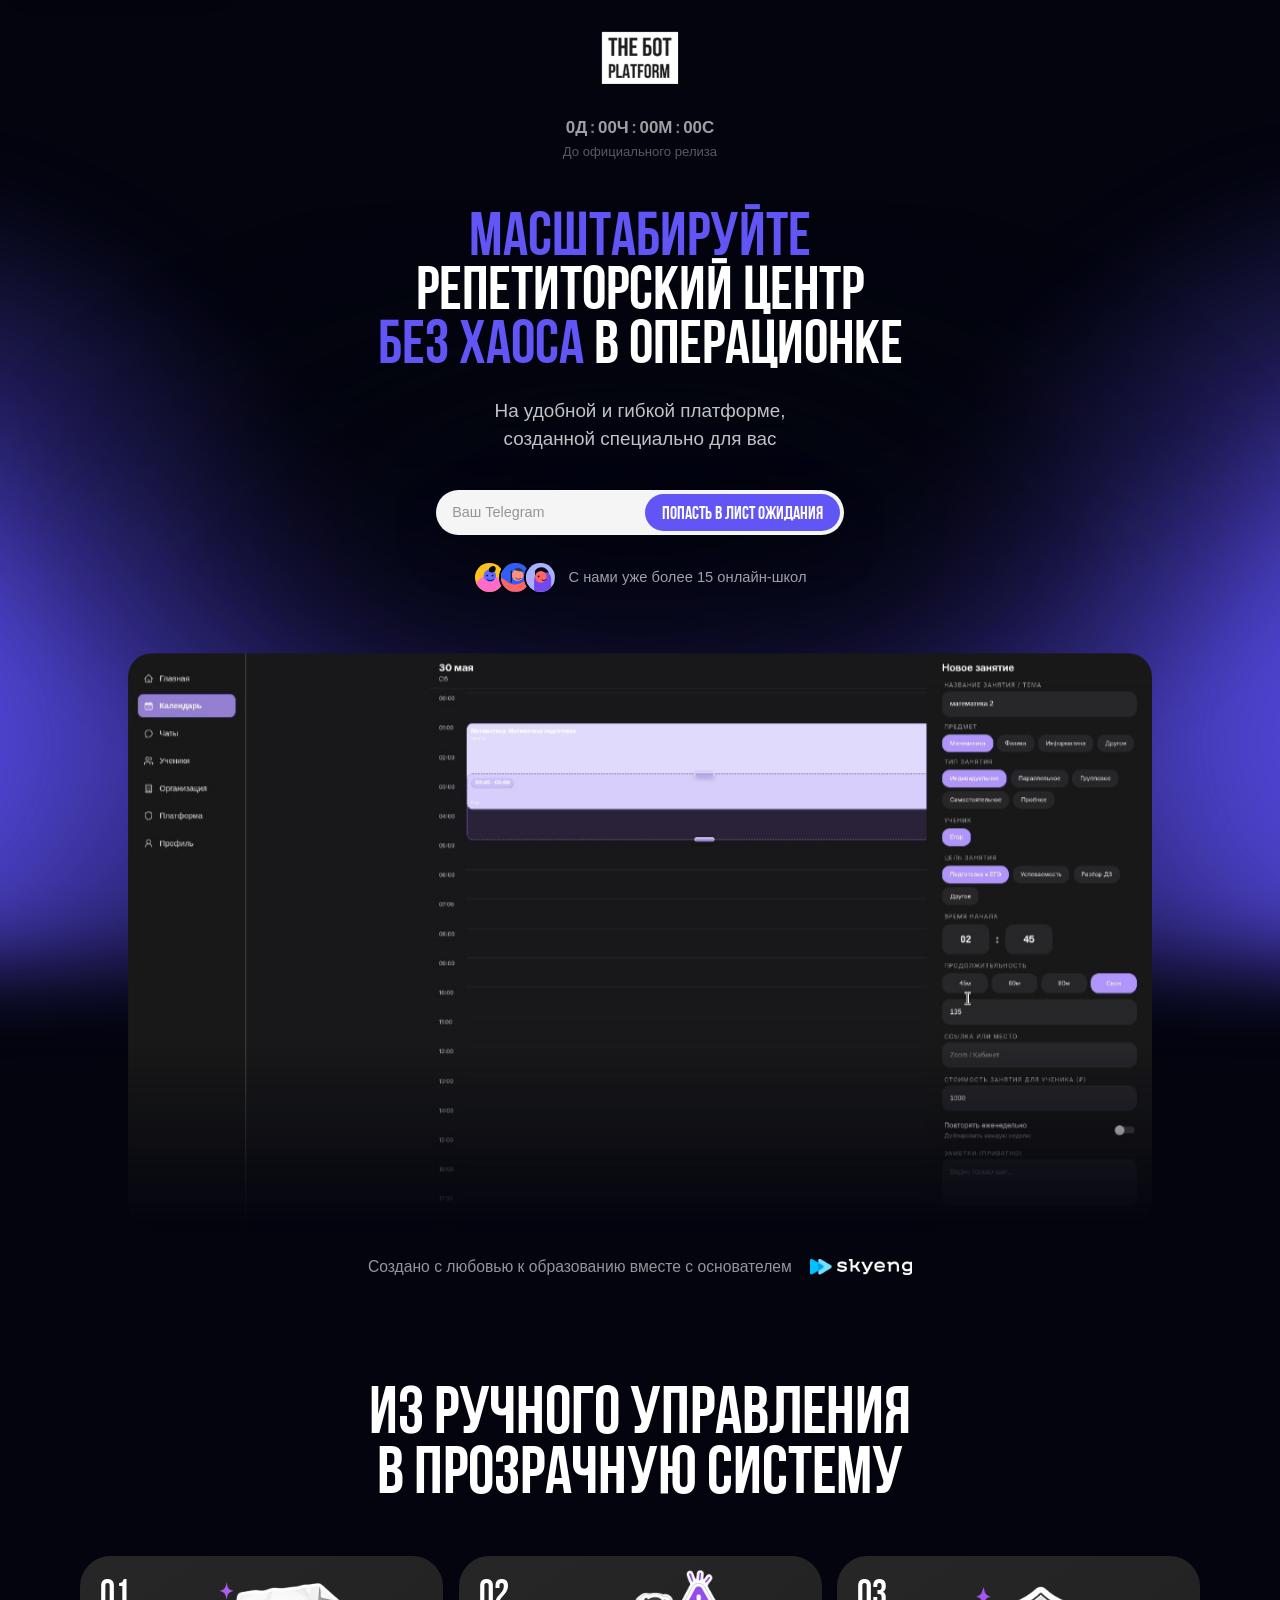
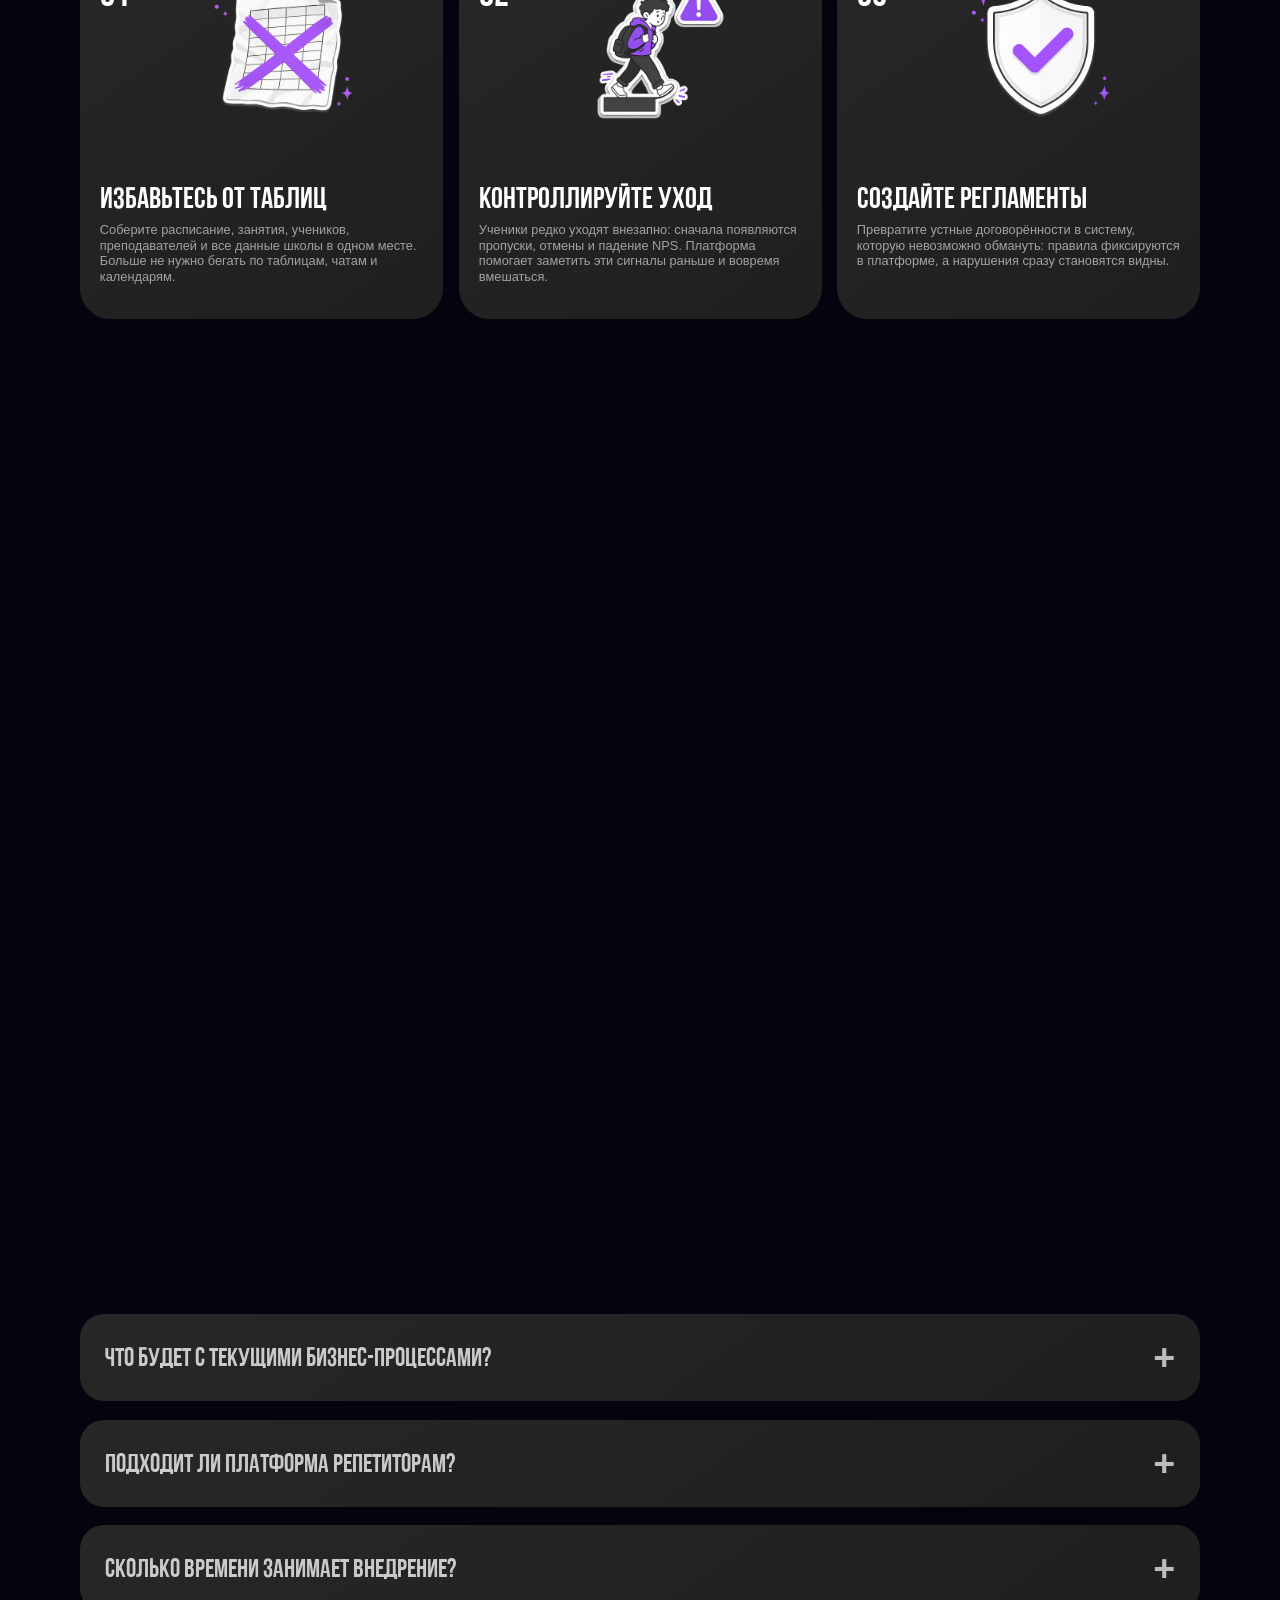
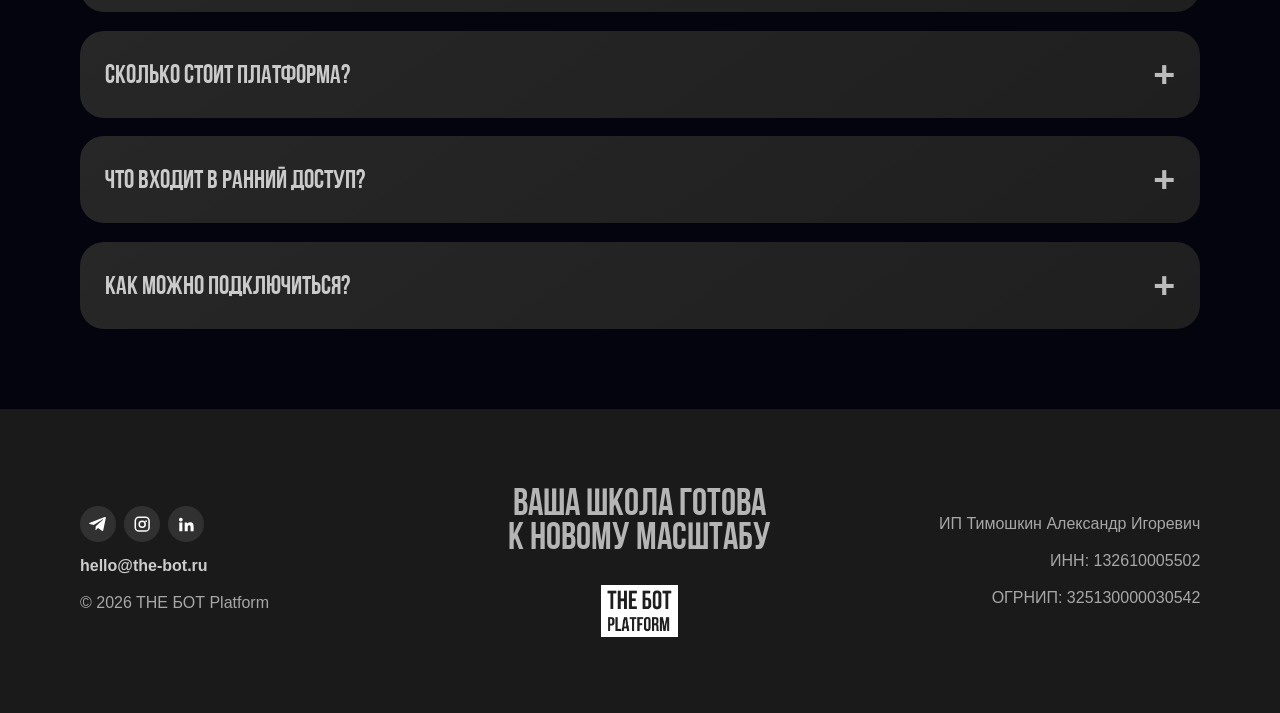
==== commit 2e6370d3: "Add waitlist button shine and form focus" ====
--- a/index.html
+++ b/index.html
@@ -559,10 +559,12 @@
 
     .button {
       min-height: 3.1rem;
+      position: relative;
       display: inline-flex;
       align-items: center;
       justify-content: center;
       gap: var(--space-2);
+      overflow: hidden;
       padding: 0.85rem 1.15rem;
       border: 1px solid transparent;
       border-radius: var(--radius-md);
@@ -570,6 +572,8 @@
       font-size: 1.28rem;
       font-weight: 400;
       line-height: 1.1;
+      cursor: pointer;
+      isolation: isolate;
       transition: background 180ms ease, border-color 180ms ease, transform 180ms ease, box-shadow 180ms ease;
     }
 
@@ -663,16 +667,18 @@
       padding: 0;
       display: grid;
       gap: var(--space-2);
-      border: 0;
-      border-radius: 0;
+      border: 1px solid transparent;
+      border-radius: 1.85rem;
       background: transparent;
       box-shadow: none;
       animation: heroFadeUp 660ms cubic-bezier(0.22, 1, 0.36, 1) 720ms both;
-      transition: transform 180ms ease;
+      transition: background 220ms ease, border-color 220ms ease, box-shadow 220ms ease, transform 180ms ease;
     }
 
     .hero-waitlist-form:focus-within {
       transform: translateY(-2px);
+      border-color: rgba(var(--color-primary-rgb), 0.6);
+      box-shadow: 0 0 0 4px rgba(var(--color-primary-rgb), 0.15), 0 0 34px rgba(var(--color-primary-rgb), 0.24);
     }
 
     .hero-waitlist-form input {
@@ -692,7 +698,7 @@
     }
 
     .hero-waitlist-form input:focus {
-      box-shadow: inset 0 0 0 2px rgba(var(--color-primary-rgb), 0.42);
+      box-shadow: none;
     }
 
     .hero-waitlist-form .button {
@@ -704,6 +710,29 @@
       background: var(--color-primary);
       font-size: 1.1rem;
       text-transform: uppercase;
+    }
+
+    .hero-waitlist-form .button::after {
+      content: "";
+      position: absolute;
+      inset: -55% -40%;
+      z-index: 1;
+      border-radius: inherit;
+      pointer-events: none;
+      background: linear-gradient(
+        105deg,
+        transparent 0%,
+        transparent 39%,
+        rgba(255, 255, 255, 0.18) 45%,
+        rgba(255, 255, 255, 0.82) 50%,
+        rgba(255, 255, 255, 0.18) 55%,
+        transparent 61%,
+        transparent 100%
+      );
+      opacity: 0.78;
+      transform: translateX(-135%) skewX(-16deg);
+      animation: buttonLightSweep 4.8s ease-in-out infinite;
+      mix-blend-mode: screen;
     }
 
     .hero-waitlist-form .button:hover,
@@ -722,6 +751,12 @@
       border-color: #03040E;
       background: #03040E;
       opacity: 1;
+    }
+
+    .button.is-submitting::after,
+    .button:disabled::after {
+      opacity: 0;
+      animation: none;
     }
 
     .hero-form-status {
@@ -1695,6 +1730,17 @@
       }
     }
 
+    @keyframes buttonLightSweep {
+      0% {
+        transform: translateX(-135%) skewX(-16deg);
+      }
+
+      18%,
+      100% {
+        transform: translateX(135%) skewX(-16deg);
+      }
+    }
+
     @keyframes ctaGradientShift {
       from {
         background-position: 0% 0%, 0% 50%;
@@ -1954,6 +2000,11 @@
 
       .preview-device {
         transform: none !important;
+      }
+
+      .hero-waitlist-form .button::after {
+        opacity: 0 !important;
+        animation: none !important;
       }
     }
   </style>
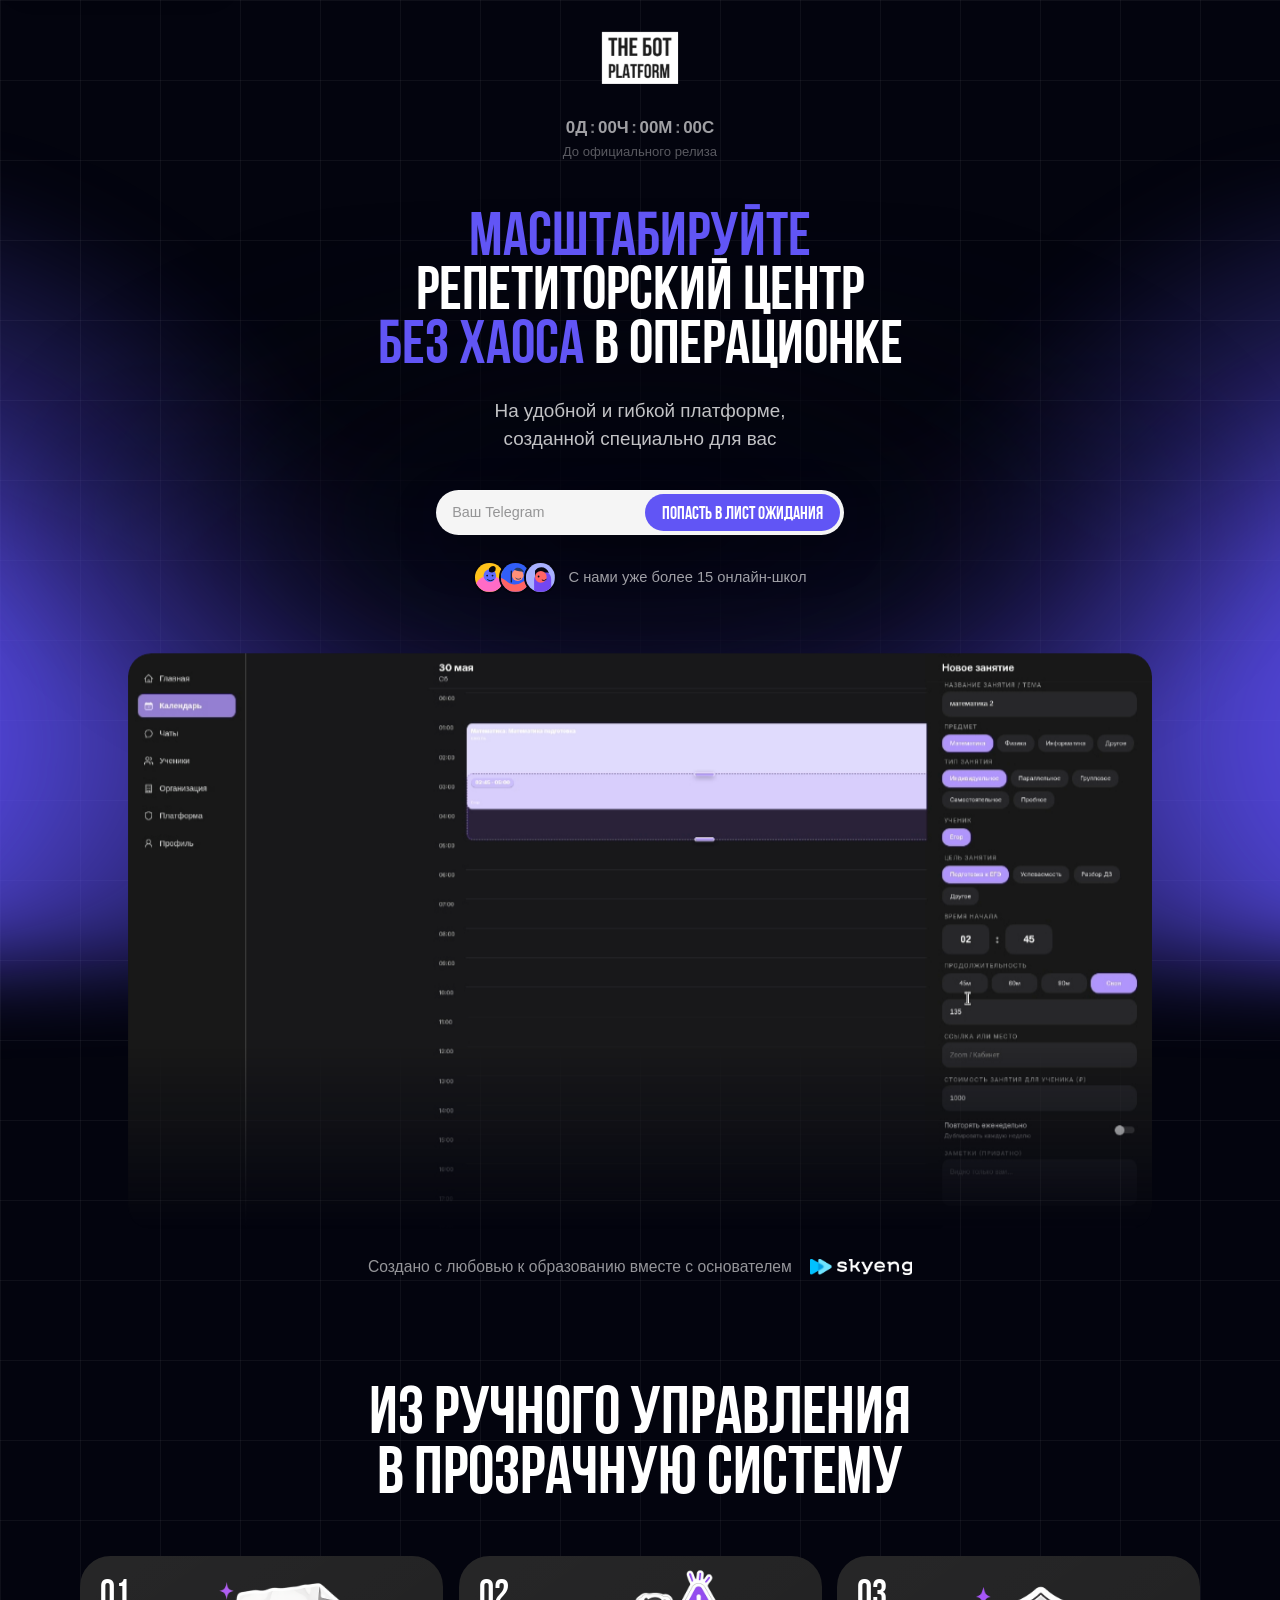
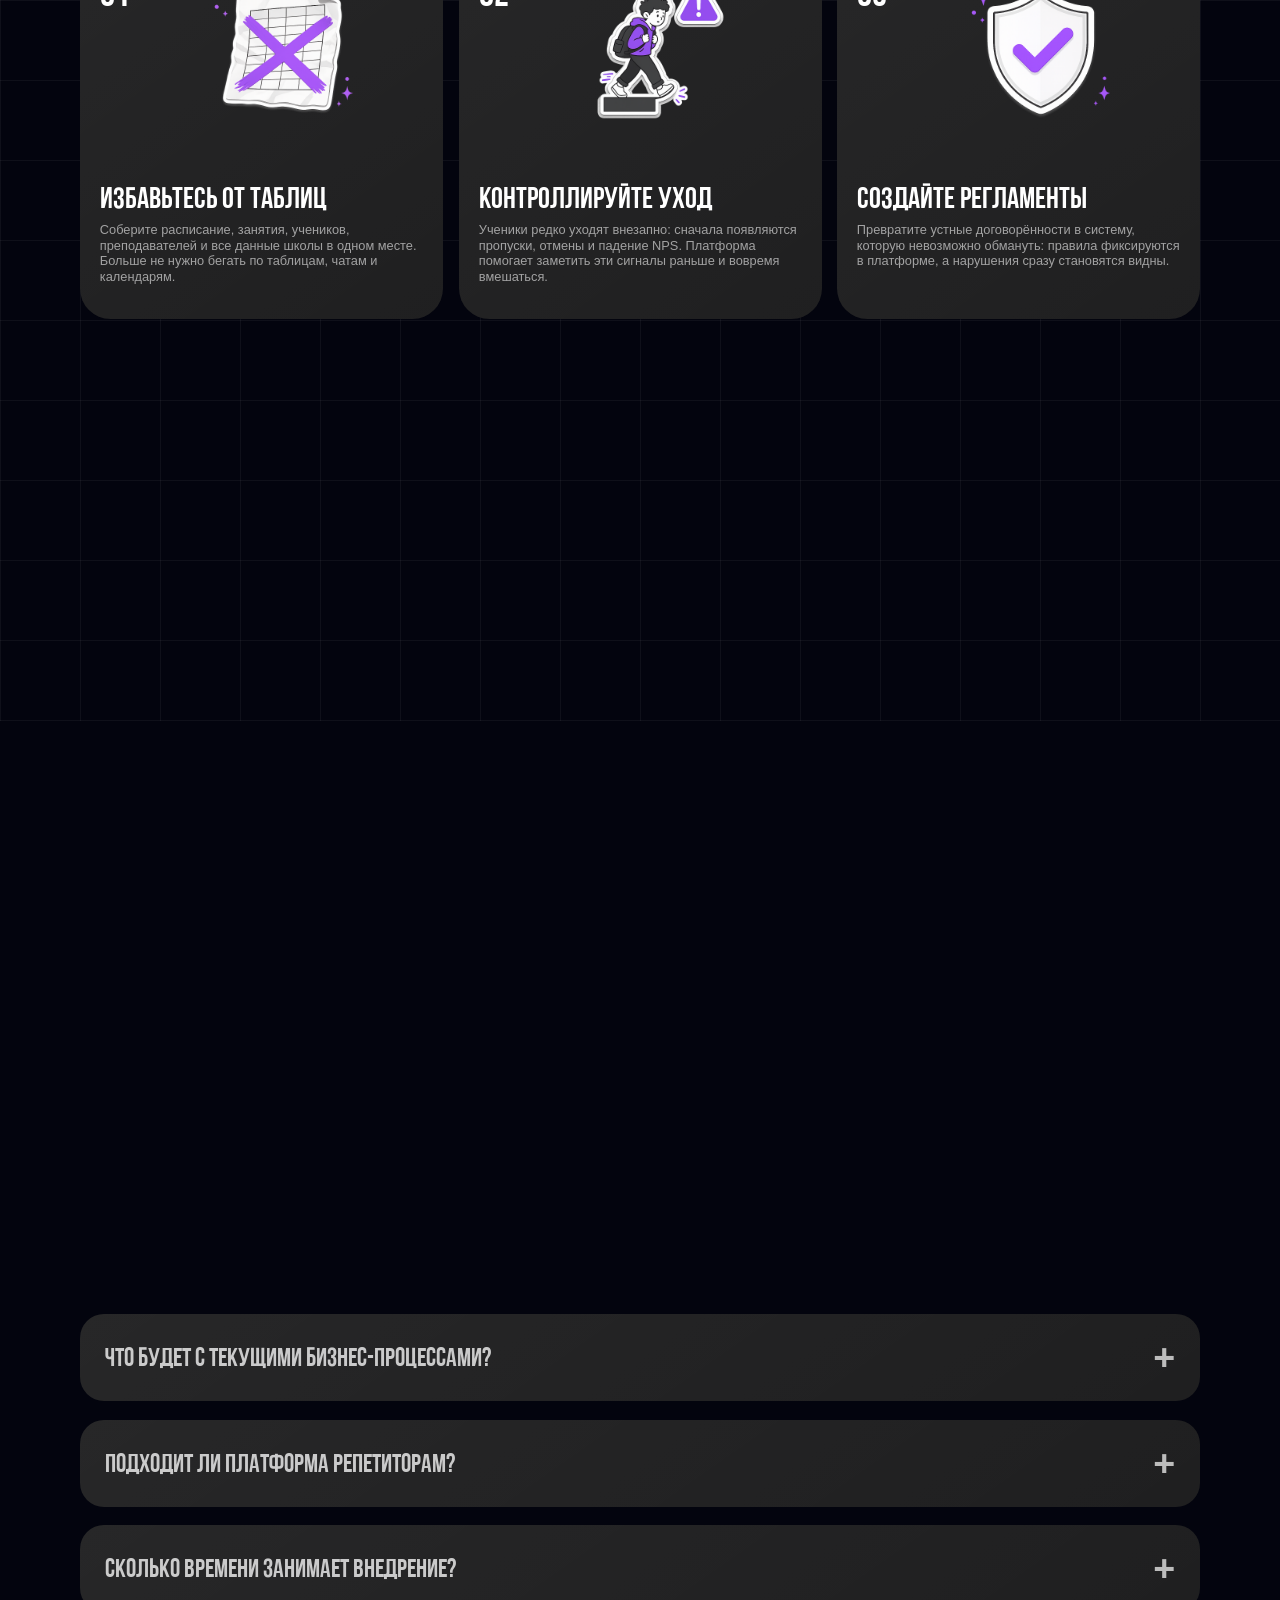
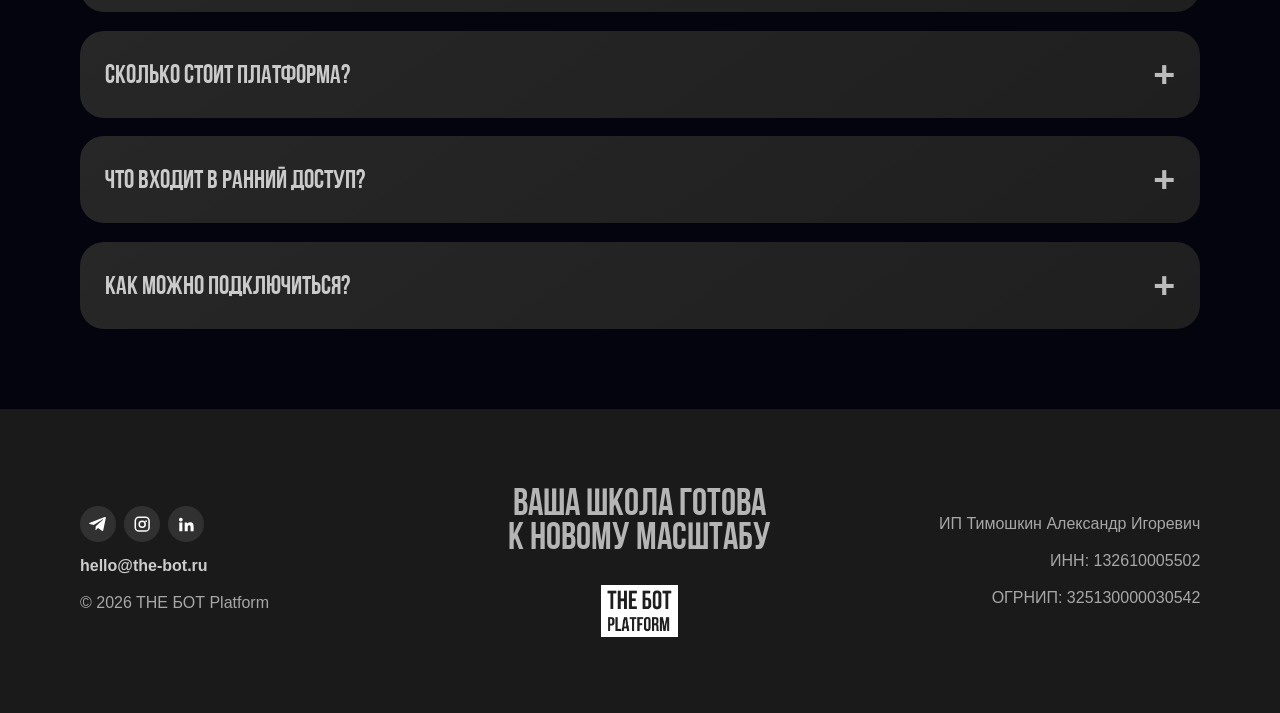
==== commit c1b097de: "Add hero grid pattern" ====
--- a/index.html
+++ b/index.html
@@ -466,13 +466,43 @@
 
     .site-hero {
       position: relative;
+      isolation: isolate;
+      overflow: hidden;
       min-height: 100svh;
       padding-block: calc(var(--header-height) + var(--space-7)) 0;
       color: var(--color-surface);
       background: #03040E;
     }
 
+    .site-hero::before {
+      content: "";
+      position: absolute;
+      inset: 0;
+      z-index: 0;
+      --hero-grid-gap: 5em;
+      --hero-grid-line: 1px;
+      --hero-grid-color: rgba(255, 255, 255, 0.16);
+      background-image:
+        linear-gradient(
+          -90deg,
+          transparent calc(var(--hero-grid-gap) - var(--hero-grid-line)),
+          var(--hero-grid-color) calc(var(--hero-grid-gap) - var(--hero-grid-line) + 1px),
+          var(--hero-grid-color) var(--hero-grid-gap)
+        ),
+        linear-gradient(
+          0deg,
+          transparent calc(var(--hero-grid-gap) - var(--hero-grid-line)),
+          var(--hero-grid-color) calc(var(--hero-grid-gap) - var(--hero-grid-line) + 1px),
+          var(--hero-grid-color) var(--hero-grid-gap)
+        );
+      background-size: var(--hero-grid-gap) var(--hero-grid-gap);
+      opacity: 0.62;
+      pointer-events: none;
+    }
+
     .hero-stage {
+      position: relative;
+      z-index: 1;
       min-height: calc(100svh - var(--header-height) - var(--space-9));
       display: flex;
       justify-items: center;
@@ -1720,13 +1750,21 @@
 
     @keyframes timerTick {
       0% {
-        opacity: 0.42;
-        transform: translateY(-0.22rem);
+        opacity: 0.62;
+        transform: scale(0.985);
+        filter: blur(0.2px);
+      }
+
+      45% {
+        opacity: 1;
+        transform: scale(1.018);
+        filter: blur(0);
       }
 
       100% {
         opacity: 1;
-        transform: translateY(0);
+        transform: scale(1);
+        filter: blur(0);
       }
     }
 
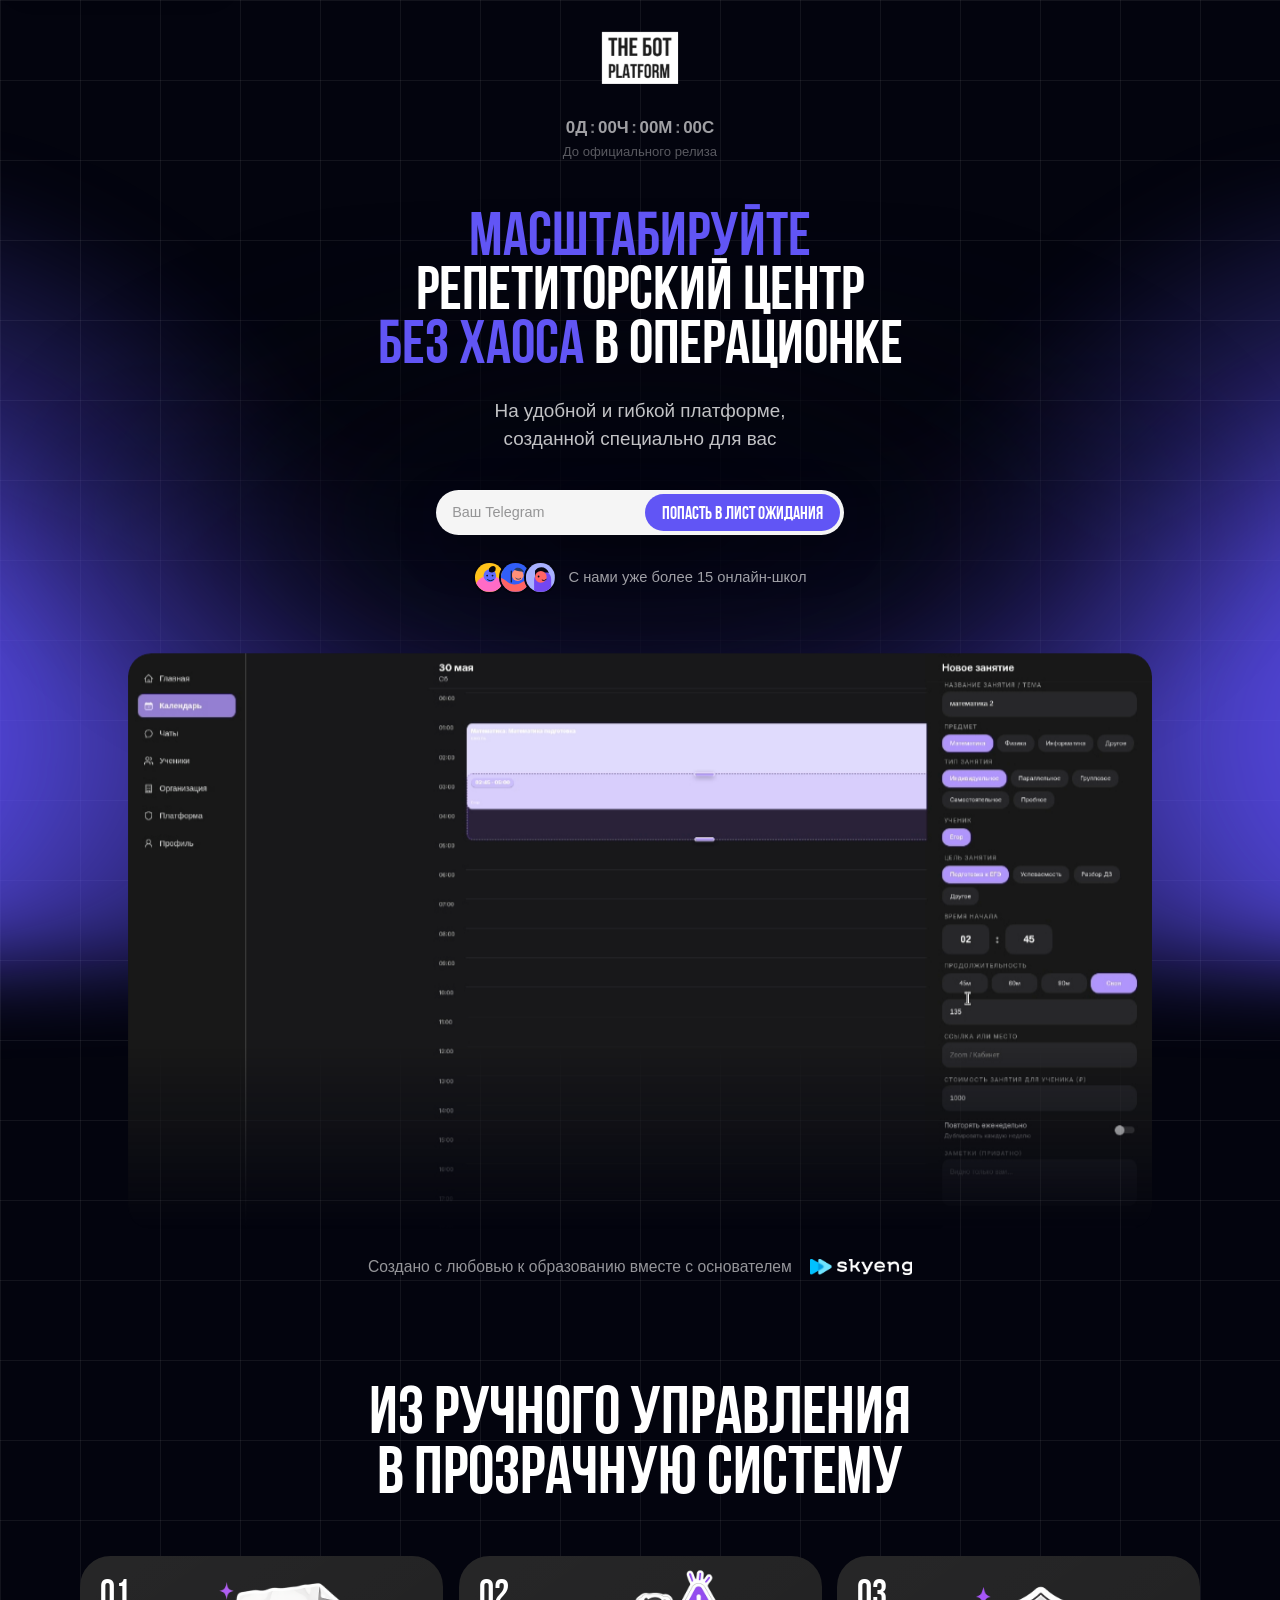
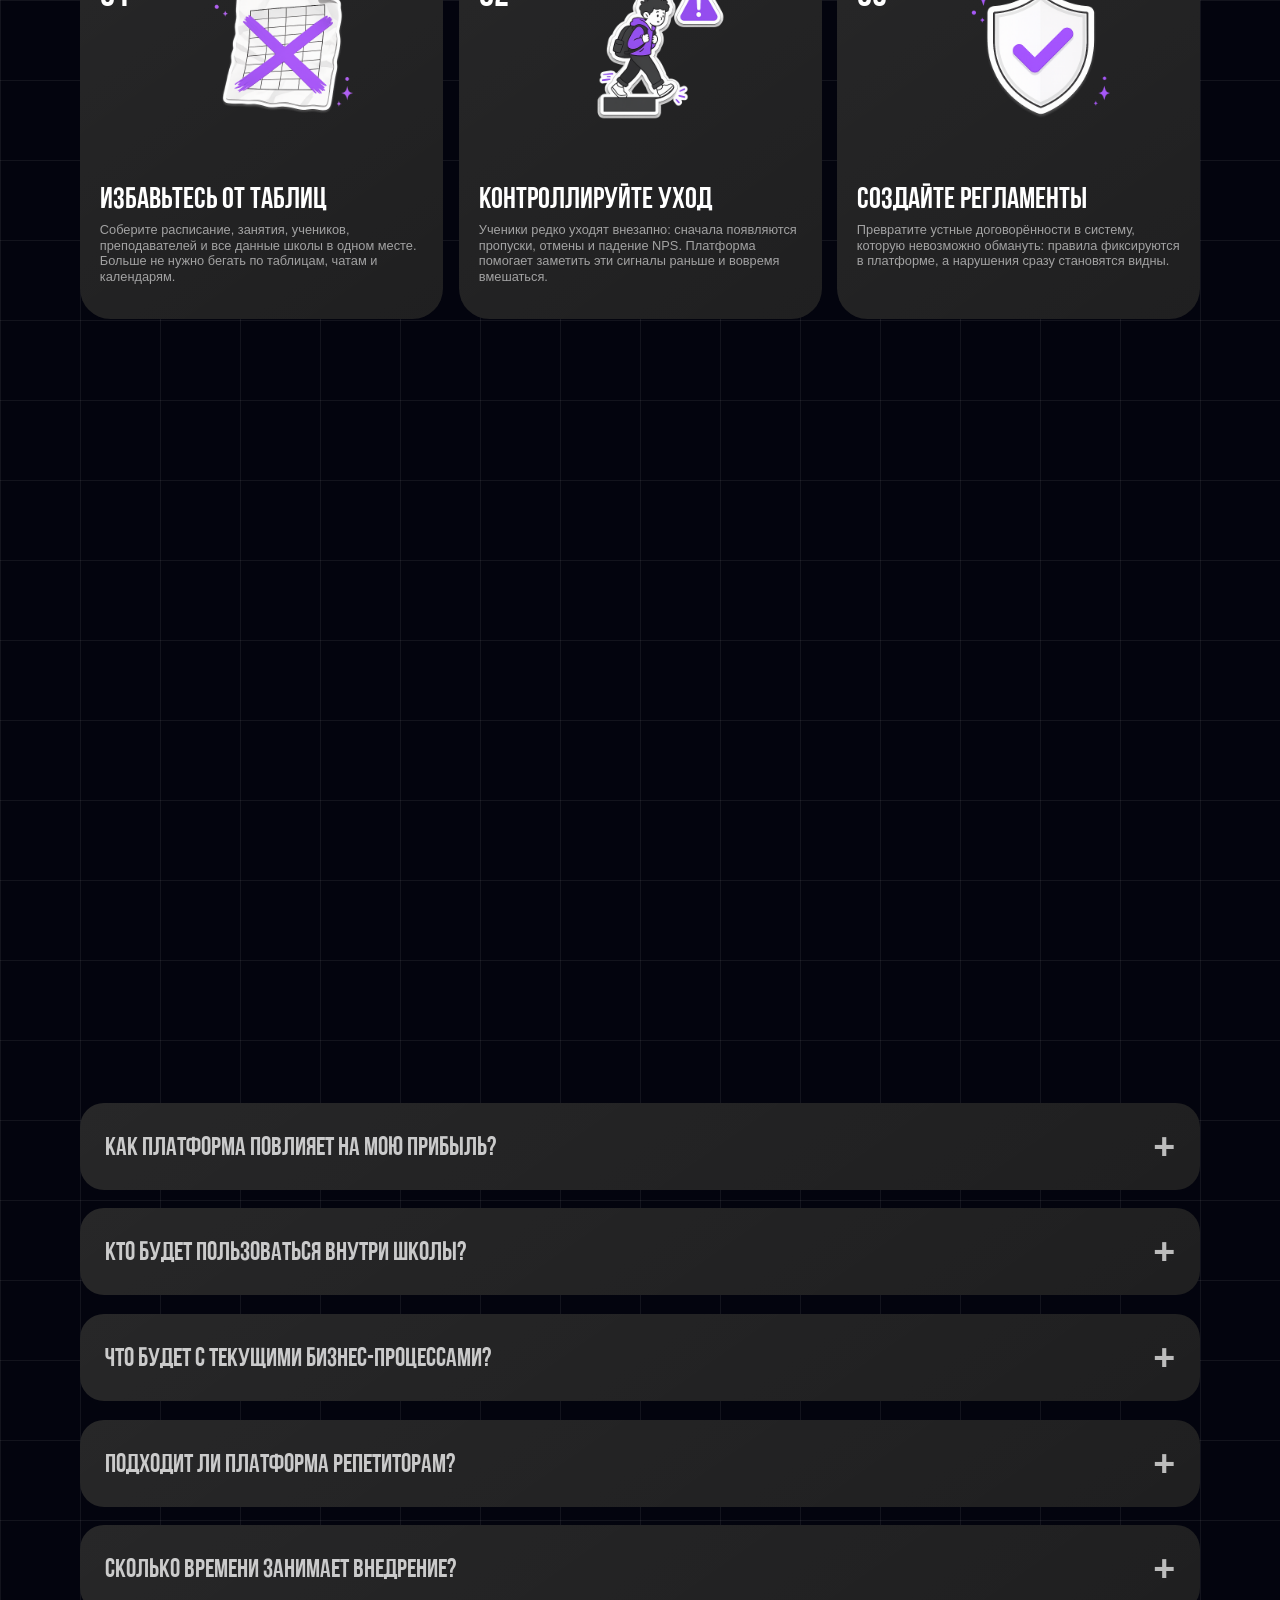
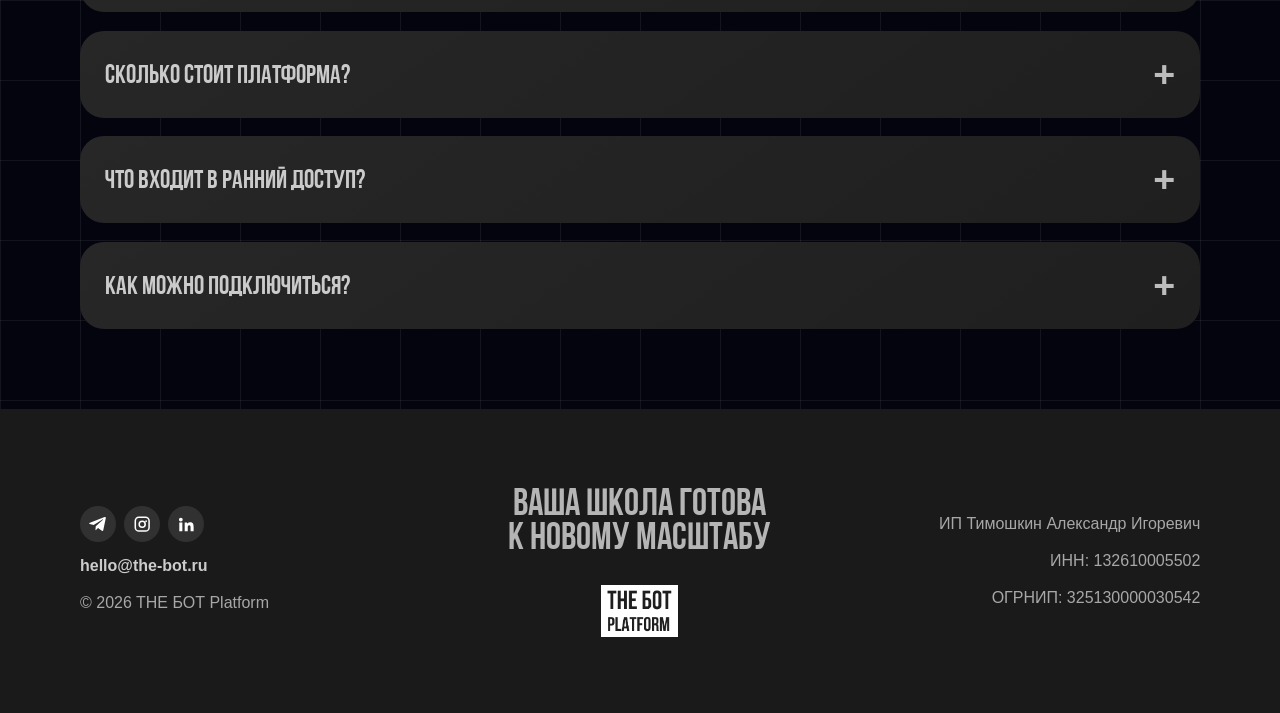
==== commit b580d5fe: "Extend background grid and fix mobile form focus" ====
--- a/index.html
+++ b/index.html
@@ -245,7 +245,24 @@
     body {
       margin: 0;
       color: var(--color-surface);
-      background: #03040E;
+      --site-grid-gap: 5em;
+      --site-grid-line: 1px;
+      --site-grid-color: rgba(255, 255, 255, 0.13);
+      background-color: #03040E;
+      background-image:
+        linear-gradient(
+          -90deg,
+          transparent calc(var(--site-grid-gap) - var(--site-grid-line)),
+          var(--site-grid-color) calc(var(--site-grid-gap) - var(--site-grid-line) + 1px),
+          var(--site-grid-color) var(--site-grid-gap)
+        ),
+        linear-gradient(
+          0deg,
+          transparent calc(var(--site-grid-gap) - var(--site-grid-line)),
+          var(--site-grid-color) calc(var(--site-grid-gap) - var(--site-grid-line) + 1px),
+          var(--site-grid-color) var(--site-grid-gap)
+        );
+      background-size: var(--site-grid-gap) var(--site-grid-gap);
       font-family: var(--font-body);
       font-size: 1rem;
       line-height: 1.55;
@@ -392,7 +409,7 @@
     .section {
       padding-block: var(--space-9);
       color: var(--color-surface);
-      background: #03040E;
+      background: transparent;
     }
 
     .section.compact {
@@ -467,37 +484,10 @@
     .site-hero {
       position: relative;
       isolation: isolate;
-      overflow: hidden;
       min-height: 100svh;
       padding-block: calc(var(--header-height) + var(--space-7)) 0;
       color: var(--color-surface);
-      background: #03040E;
-    }
-
-    .site-hero::before {
-      content: "";
-      position: absolute;
-      inset: 0;
-      z-index: 0;
-      --hero-grid-gap: 5em;
-      --hero-grid-line: 1px;
-      --hero-grid-color: rgba(255, 255, 255, 0.16);
-      background-image:
-        linear-gradient(
-          -90deg,
-          transparent calc(var(--hero-grid-gap) - var(--hero-grid-line)),
-          var(--hero-grid-color) calc(var(--hero-grid-gap) - var(--hero-grid-line) + 1px),
-          var(--hero-grid-color) var(--hero-grid-gap)
-        ),
-        linear-gradient(
-          0deg,
-          transparent calc(var(--hero-grid-gap) - var(--hero-grid-line)),
-          var(--hero-grid-color) calc(var(--hero-grid-gap) - var(--hero-grid-line) + 1px),
-          var(--hero-grid-color) var(--hero-grid-gap)
-        );
-      background-size: var(--hero-grid-gap) var(--hero-grid-gap);
-      opacity: 0.62;
-      pointer-events: none;
+      background: transparent;
     }
 
     .hero-stage {
@@ -705,10 +695,28 @@
       transition: background 220ms ease, border-color 220ms ease, box-shadow 220ms ease, transform 180ms ease;
     }
 
+    .hero-waitlist-form::before {
+      content: "";
+      position: absolute;
+      inset: -0.32rem;
+      z-index: -1;
+      border-radius: 2.1rem;
+      border: 1px solid rgba(var(--color-primary-rgb), 0.24);
+      background: rgba(var(--color-primary-rgb), 0.08);
+      box-shadow: 0 0 22px rgba(var(--color-primary-rgb), 0.22);
+      opacity: 0;
+      transform: scale(0.985);
+      pointer-events: none;
+      transition: opacity 180ms ease, transform 180ms ease;
+    }
+
     .hero-waitlist-form:focus-within {
-      transform: translateY(-2px);
-      border-color: rgba(var(--color-primary-rgb), 0.6);
-      box-shadow: 0 0 0 4px rgba(var(--color-primary-rgb), 0.15), 0 0 34px rgba(var(--color-primary-rgb), 0.24);
+      transform: translateY(-1px);
+    }
+
+    .hero-waitlist-form:focus-within::before {
+      opacity: 1;
+      transform: scale(1);
     }
 
     .hero-waitlist-form input {
@@ -1438,8 +1446,8 @@
     }
 
     .faq-section {
-      padding-block: 0 clamp(3rem, 6vw, 5rem);
-      background: #03040E;
+      padding-block: clamp(2.75rem, 9vw, 4rem) clamp(3rem, 6vw, 5rem);
+      background: transparent;
     }
 
     .faq-header {
@@ -1822,6 +1830,18 @@
         border-radius: 999px;
         background: rgba(255, 255, 255, 0.96);
         box-shadow: 0 16px 48px rgba(0, 0, 0, 0.22);
+      }
+
+      .hero-waitlist-form::before {
+        inset: -0.38rem;
+        border-radius: 999px;
+        border-color: rgba(var(--color-primary-rgb), 0.42);
+        background: rgba(var(--color-primary-rgb), 0.1);
+        box-shadow: 0 0 0 4px rgba(var(--color-primary-rgb), 0.12), 0 0 34px rgba(var(--color-primary-rgb), 0.24);
+      }
+
+      .hero-waitlist-form:focus-within {
+        transform: translateY(-2px);
       }
 
       .hero-waitlist-form input {
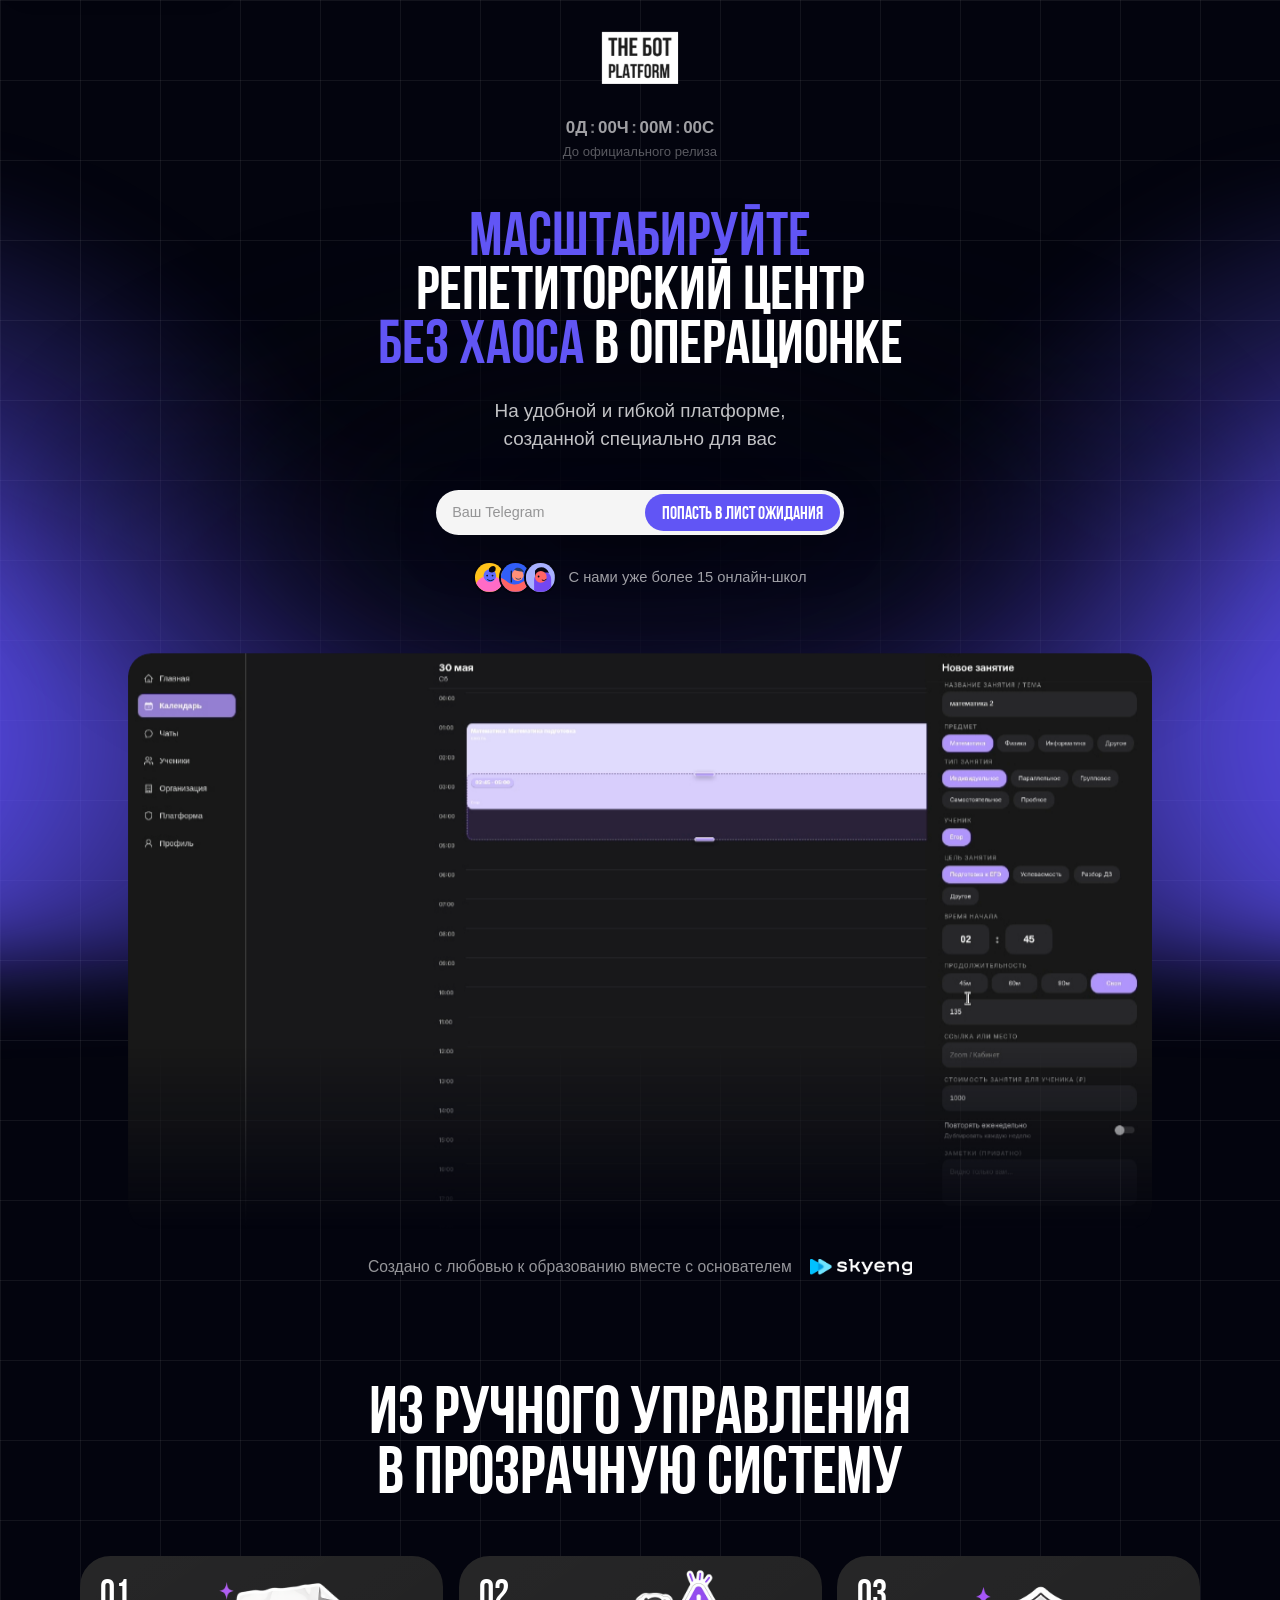
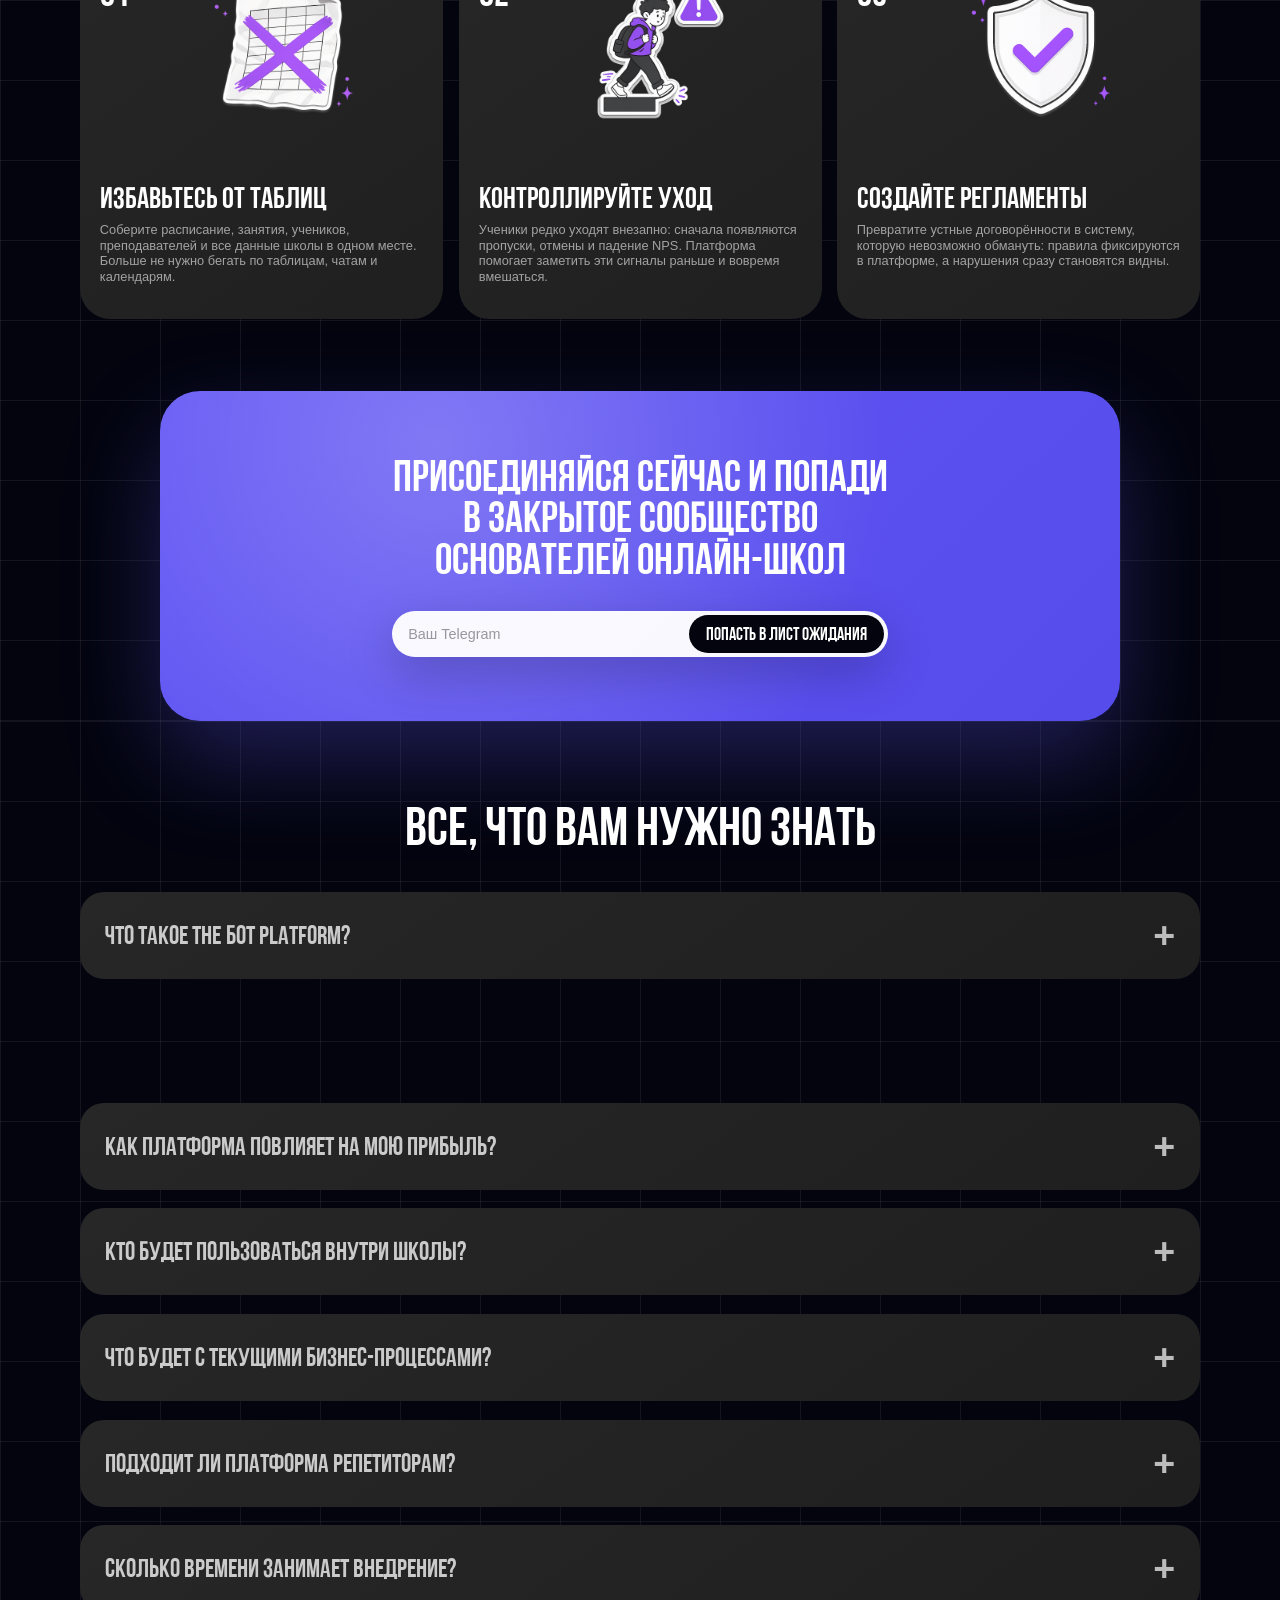
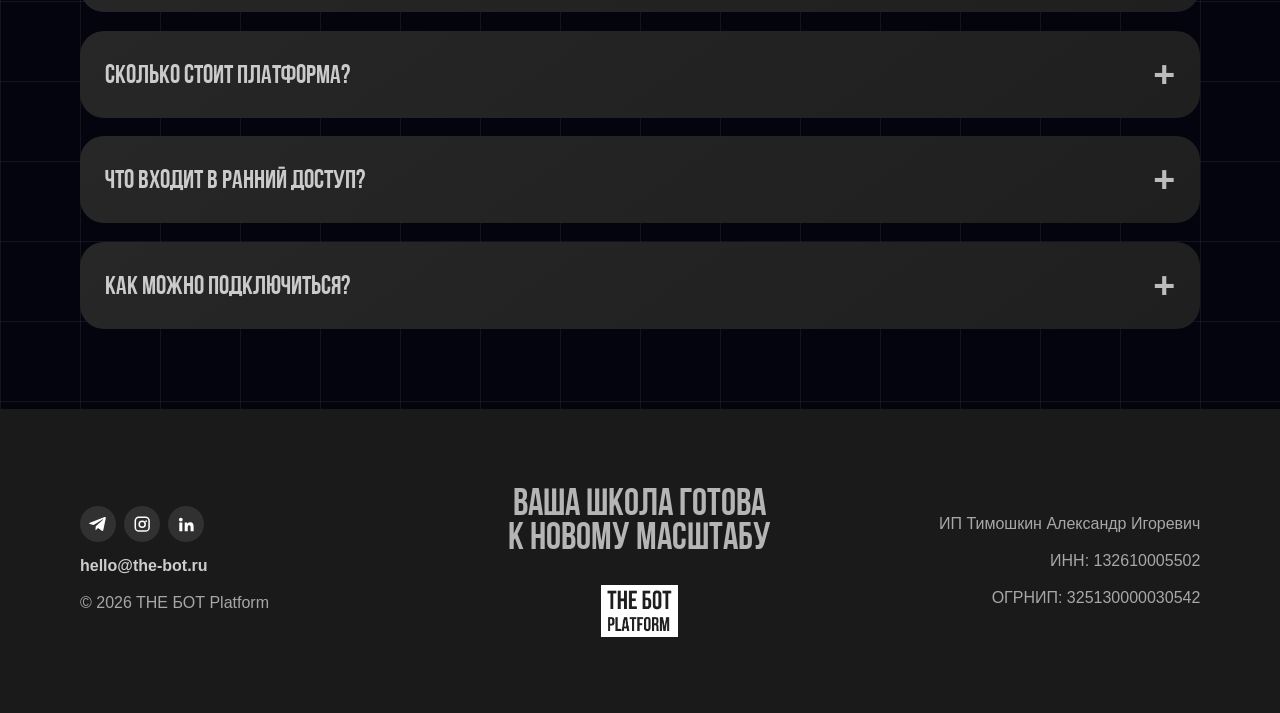
==== commit c63b81bb: "Fix FAQ background and mobile CTA spacing" ====
--- a/index.html
+++ b/index.html
@@ -403,6 +403,24 @@
     }
 
     main {
+      --main-grid-gap: 5em;
+      --main-grid-line: 1px;
+      --main-grid-color: rgba(255, 255, 255, 0.13);
+      background-color: #03040E;
+      background-image:
+        linear-gradient(
+          -90deg,
+          transparent calc(var(--main-grid-gap) - var(--main-grid-line)),
+          var(--main-grid-color) calc(var(--main-grid-gap) - var(--main-grid-line) + 1px),
+          var(--main-grid-color) var(--main-grid-gap)
+        ),
+        linear-gradient(
+          0deg,
+          transparent calc(var(--main-grid-gap) - var(--main-grid-line)),
+          var(--main-grid-color) calc(var(--main-grid-gap) - var(--main-grid-line) + 1px),
+          var(--main-grid-color) var(--main-grid-gap)
+        );
+      background-size: var(--main-grid-gap) var(--main-grid-gap);
       overflow: hidden;
     }
 
@@ -684,11 +702,11 @@
       margin: clamp(1.75rem, 3.2vw, 2.35rem) auto 0;
       position: relative;
       z-index: 3;
-      padding: 0;
+      padding: 0.34rem;
       display: grid;
       gap: var(--space-2);
       border: 1px solid transparent;
-      border-radius: 1.85rem;
+      border-radius: 2rem;
       background: transparent;
       box-shadow: none;
       animation: heroFadeUp 660ms cubic-bezier(0.22, 1, 0.36, 1) 720ms both;
@@ -698,12 +716,11 @@
     .hero-waitlist-form::before {
       content: "";
       position: absolute;
-      inset: -0.32rem;
+      inset: 0;
       z-index: -1;
-      border-radius: 2.1rem;
-      border: 1px solid rgba(var(--color-primary-rgb), 0.24);
-      background: rgba(var(--color-primary-rgb), 0.08);
-      box-shadow: 0 0 22px rgba(var(--color-primary-rgb), 0.22);
+      border-radius: inherit;
+      background: rgba(var(--color-primary-rgb), 0.1);
+      box-shadow: inset 0 0 0 1px rgba(var(--color-primary-rgb), 0.26), 0 0 22px rgba(var(--color-primary-rgb), 0.18);
       opacity: 0;
       transform: scale(0.985);
       pointer-events: none;
@@ -1446,8 +1463,22 @@
     }
 
     .faq-section {
-      padding-block: clamp(2.75rem, 9vw, 4rem) clamp(3rem, 6vw, 5rem);
-      background: transparent;
+      padding-block: clamp(5.5rem, 22vw, 7rem) clamp(3rem, 6vw, 5rem);
+      background-color: #03040E;
+      background-image:
+        linear-gradient(
+          -90deg,
+          transparent calc(var(--main-grid-gap, 5em) - 1px),
+          rgba(255, 255, 255, 0.13) calc(var(--main-grid-gap, 5em) - 1px + 1px),
+          rgba(255, 255, 255, 0.13) var(--main-grid-gap, 5em)
+        ),
+        linear-gradient(
+          0deg,
+          transparent calc(var(--main-grid-gap, 5em) - 1px),
+          rgba(255, 255, 255, 0.13) calc(var(--main-grid-gap, 5em) - 1px + 1px),
+          rgba(255, 255, 255, 0.13) var(--main-grid-gap, 5em)
+        );
+      background-size: var(--main-grid-gap, 5em) var(--main-grid-gap, 5em);
     }
 
     .faq-header {
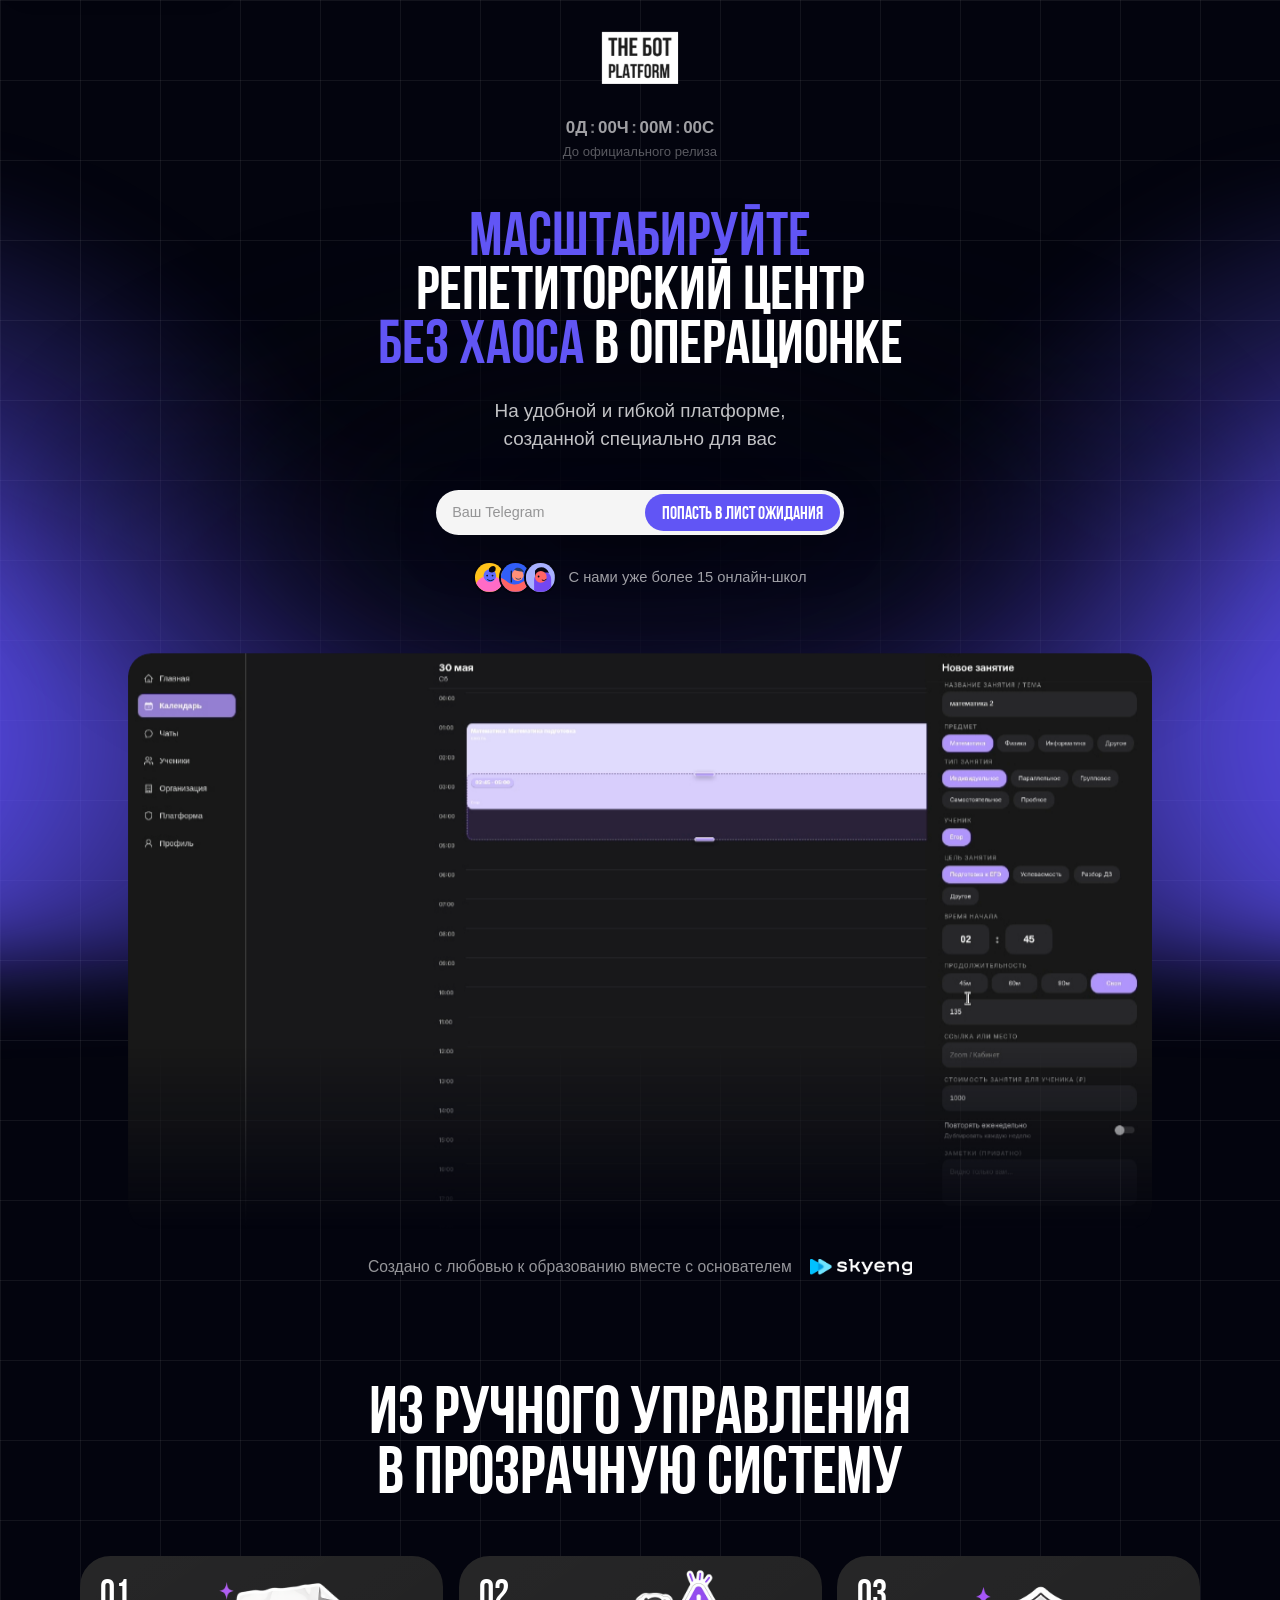
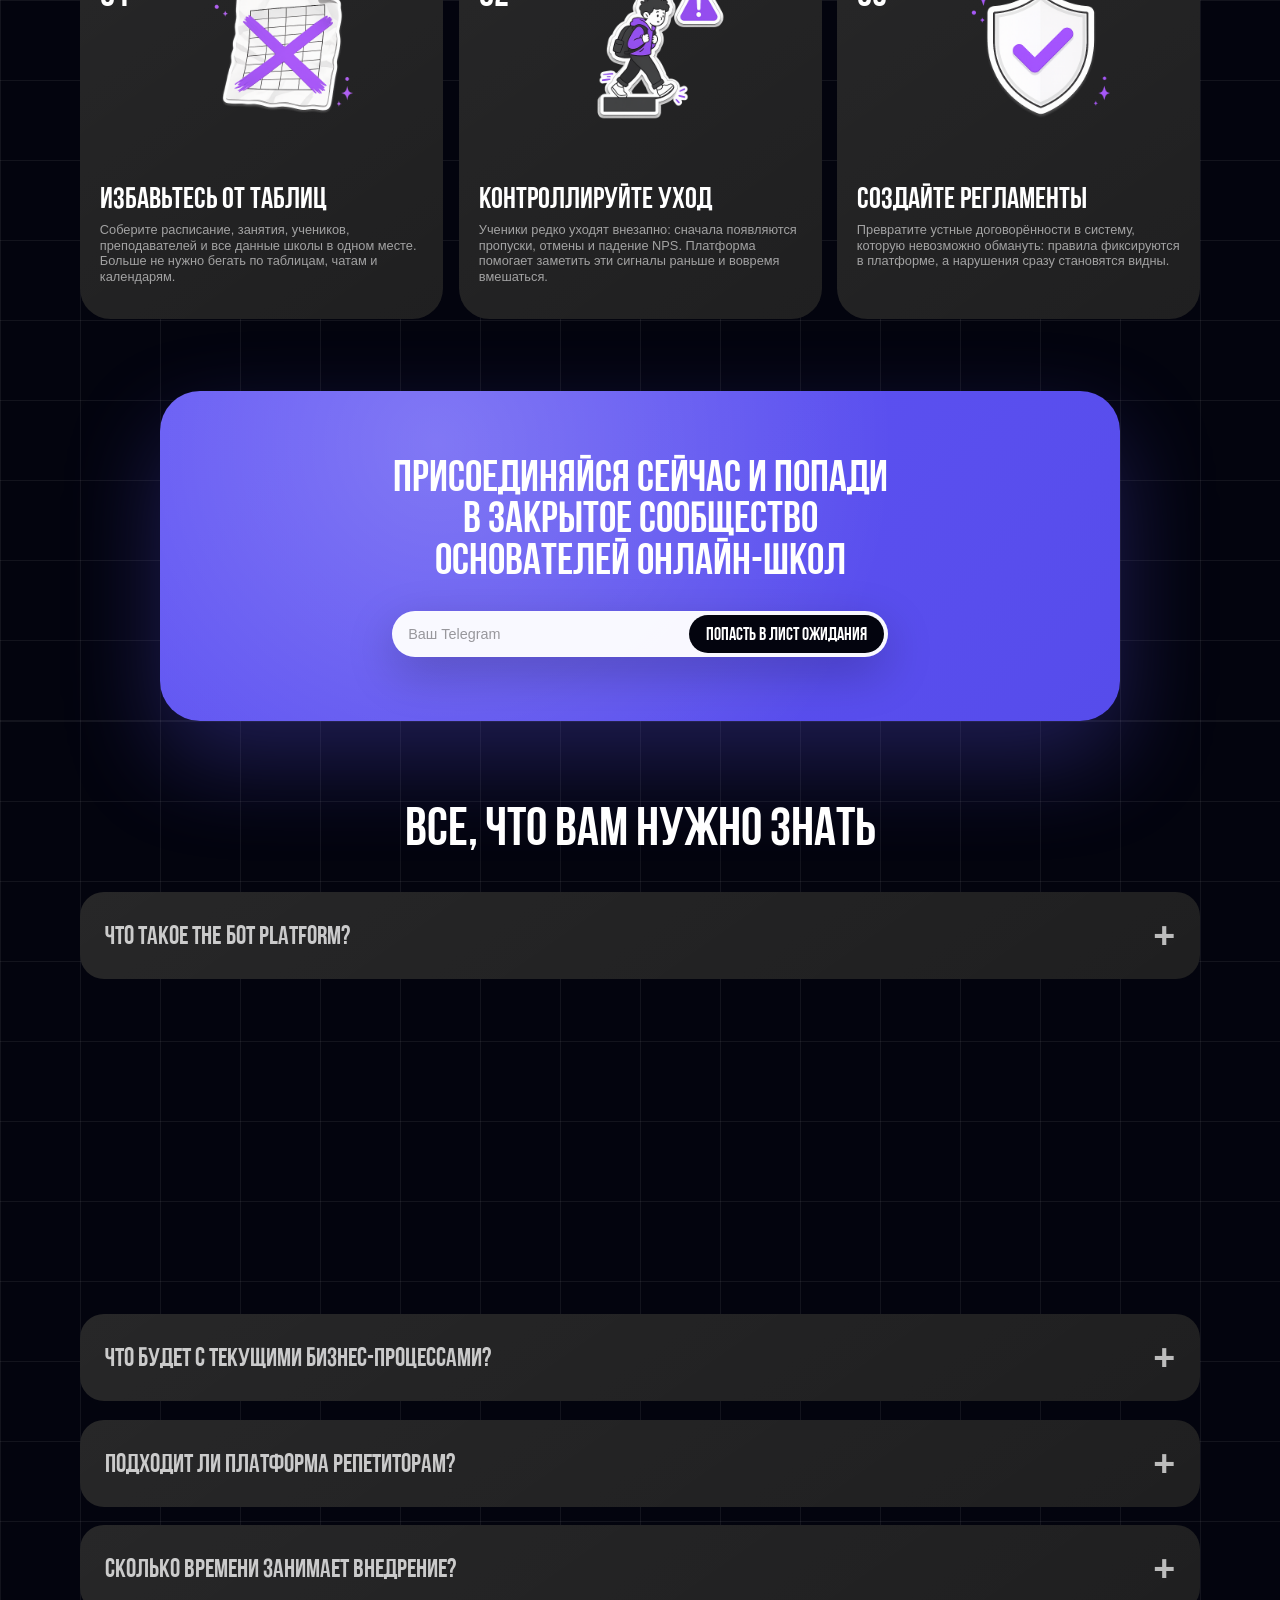
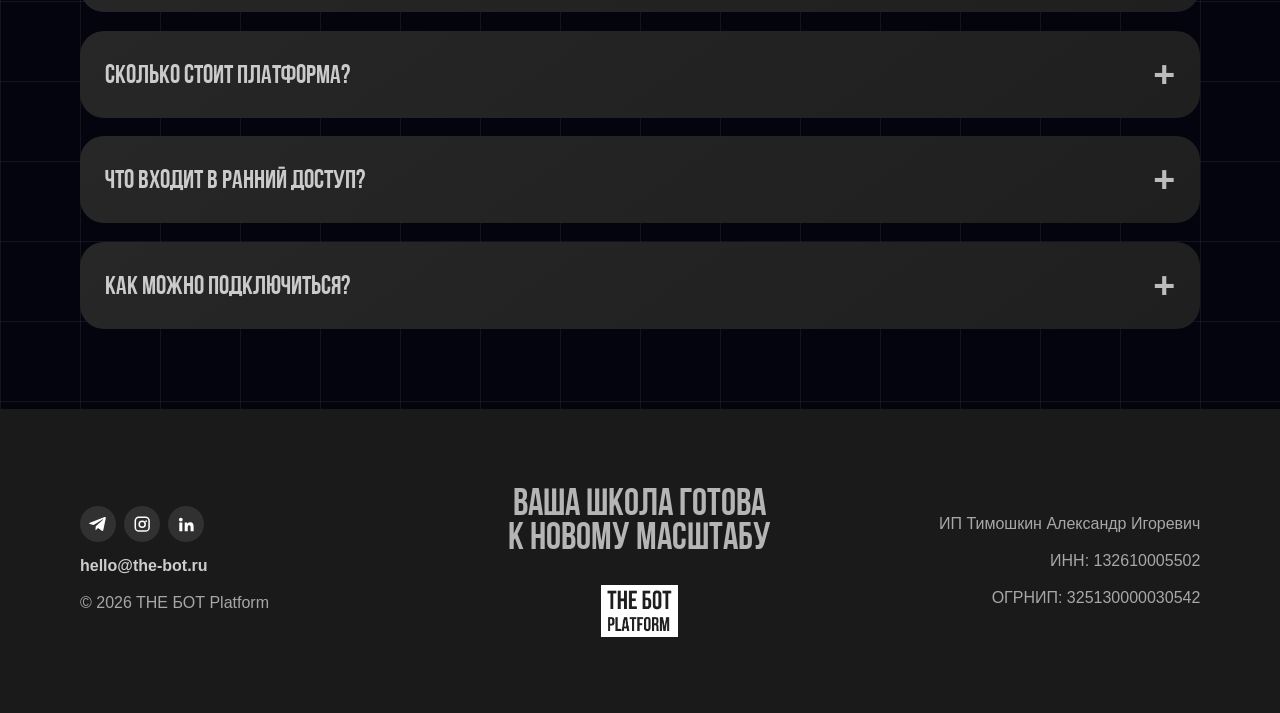
==== commit 49d4fe9a: "Switch waitlist forms to Yandex Forms" ====
--- a/index.html
+++ b/index.html
@@ -2129,9 +2129,7 @@
             <span>На удобной и гибкой платформе,</span>
             <span>созданной специально для вас</span>
           </p>
-          <form class="hero-waitlist-form" action="https://api.web3forms.com/submit" method="POST" data-access-form data-validation-message="Укажите Telegram, чтобы попасть в лист ожидания." novalidate>
-            <input type="hidden" name="access_key" value="c41d9703-34ea-4d5d-a848-3f91c9763e7e">
-            <input type="hidden" name="subject" value="Новая заявка в лист ожидания THE БОТ Platform">
+          <form class="hero-waitlist-form" action="https://api.forms.yandex.net/v1/surveys/6a1c8d39505690382a9fa7c5/form" method="POST" data-access-form data-yandex-telegram-question="answer_short_text_9008979587645728" data-validation-message="Укажите Telegram, чтобы попасть в лист ожидания." novalidate>
             <label class="sr-only" for="hero-telegram">Ваш Telegram</label>
             <input id="hero-telegram" name="telegram" type="text" inputmode="text" autocomplete="off" required placeholder="Ваш Telegram">
             <button class="button" type="submit" data-submit-button>ПОПАСТЬ В ЛИСТ ОЖИДАНИЯ</button>
@@ -2235,9 +2233,7 @@
               <span>в закрытое сообщество</span>
               <span>основателей онлайн-школ</span>
             </h2>
-            <form class="hero-waitlist-form" action="https://api.web3forms.com/submit" method="POST" data-access-form data-validation-message="Укажите Telegram, чтобы попасть в закрытое сообщество." novalidate>
-              <input type="hidden" name="access_key" value="c41d9703-34ea-4d5d-a848-3f91c9763e7e">
-              <input type="hidden" name="subject" value="Заявка в закрытое сообщество THE БОТ Platform">
+            <form class="hero-waitlist-form" action="https://api.forms.yandex.net/v1/surveys/6a1c8d39505690382a9fa7c5/form" method="POST" data-access-form data-yandex-telegram-question="answer_short_text_9008979587645728" data-validation-message="Укажите Telegram, чтобы попасть в закрытое сообщество." novalidate>
               <label class="sr-only" for="community-telegram">Ваш Telegram</label>
               <input id="community-telegram" name="telegram" type="text" inputmode="text" autocomplete="off" required placeholder="Ваш Telegram">
               <button class="button" type="submit" data-submit-button>ПОПАСТЬ В ЛИСТ ОЖИДАНИЯ</button>
@@ -2736,6 +2732,8 @@
       forms.forEach(function (form) {
         var status = form.querySelector("[data-form-status]");
         var submitButton = form.querySelector("[data-submit-button]");
+        var telegramInput = form.querySelector("[name='telegram']");
+        var yandexTelegramQuestion = form.getAttribute("data-yandex-telegram-question");
         var validationMessage = form.getAttribute("data-validation-message") || "Выберите количество активных учеников и укажите Telegram.";
         var defaultLabel = submitButton ? submitButton.textContent : "";
 
@@ -2743,7 +2741,7 @@
           status = form.nextElementSibling;
         }
 
-        if (!status || !submitButton) return;
+        if (!status || !submitButton || !telegramInput || !yandexTelegramQuestion) return;
 
         form.addEventListener("submit", async function (event) {
           event.preventDefault();
@@ -2757,7 +2755,8 @@
             return;
           }
 
-          var data = new FormData(form);
+          var payload = {};
+          payload[yandexTelegramQuestion] = telegramInput.value.trim();
 
           submitButton.disabled = true;
           submitButton.classList.add("is-submitting");
@@ -2767,9 +2766,10 @@
           try {
             var response = await fetch(form.action, {
               method: form.method,
-              body: data,
+              body: JSON.stringify(payload),
               headers: {
-                "Accept": "application/json"
+                "Accept": "application/json",
+                "Content-Type": "application/json"
               }
             });
             var result = {};
@@ -2780,7 +2780,7 @@
               result = {};
             }
 
-            if (!response.ok || result.success === false) {
+            if (!response.ok || result.success === false || result.error) {
               throw new Error(result.message || "Не удалось отправить заявку.");
             }
 
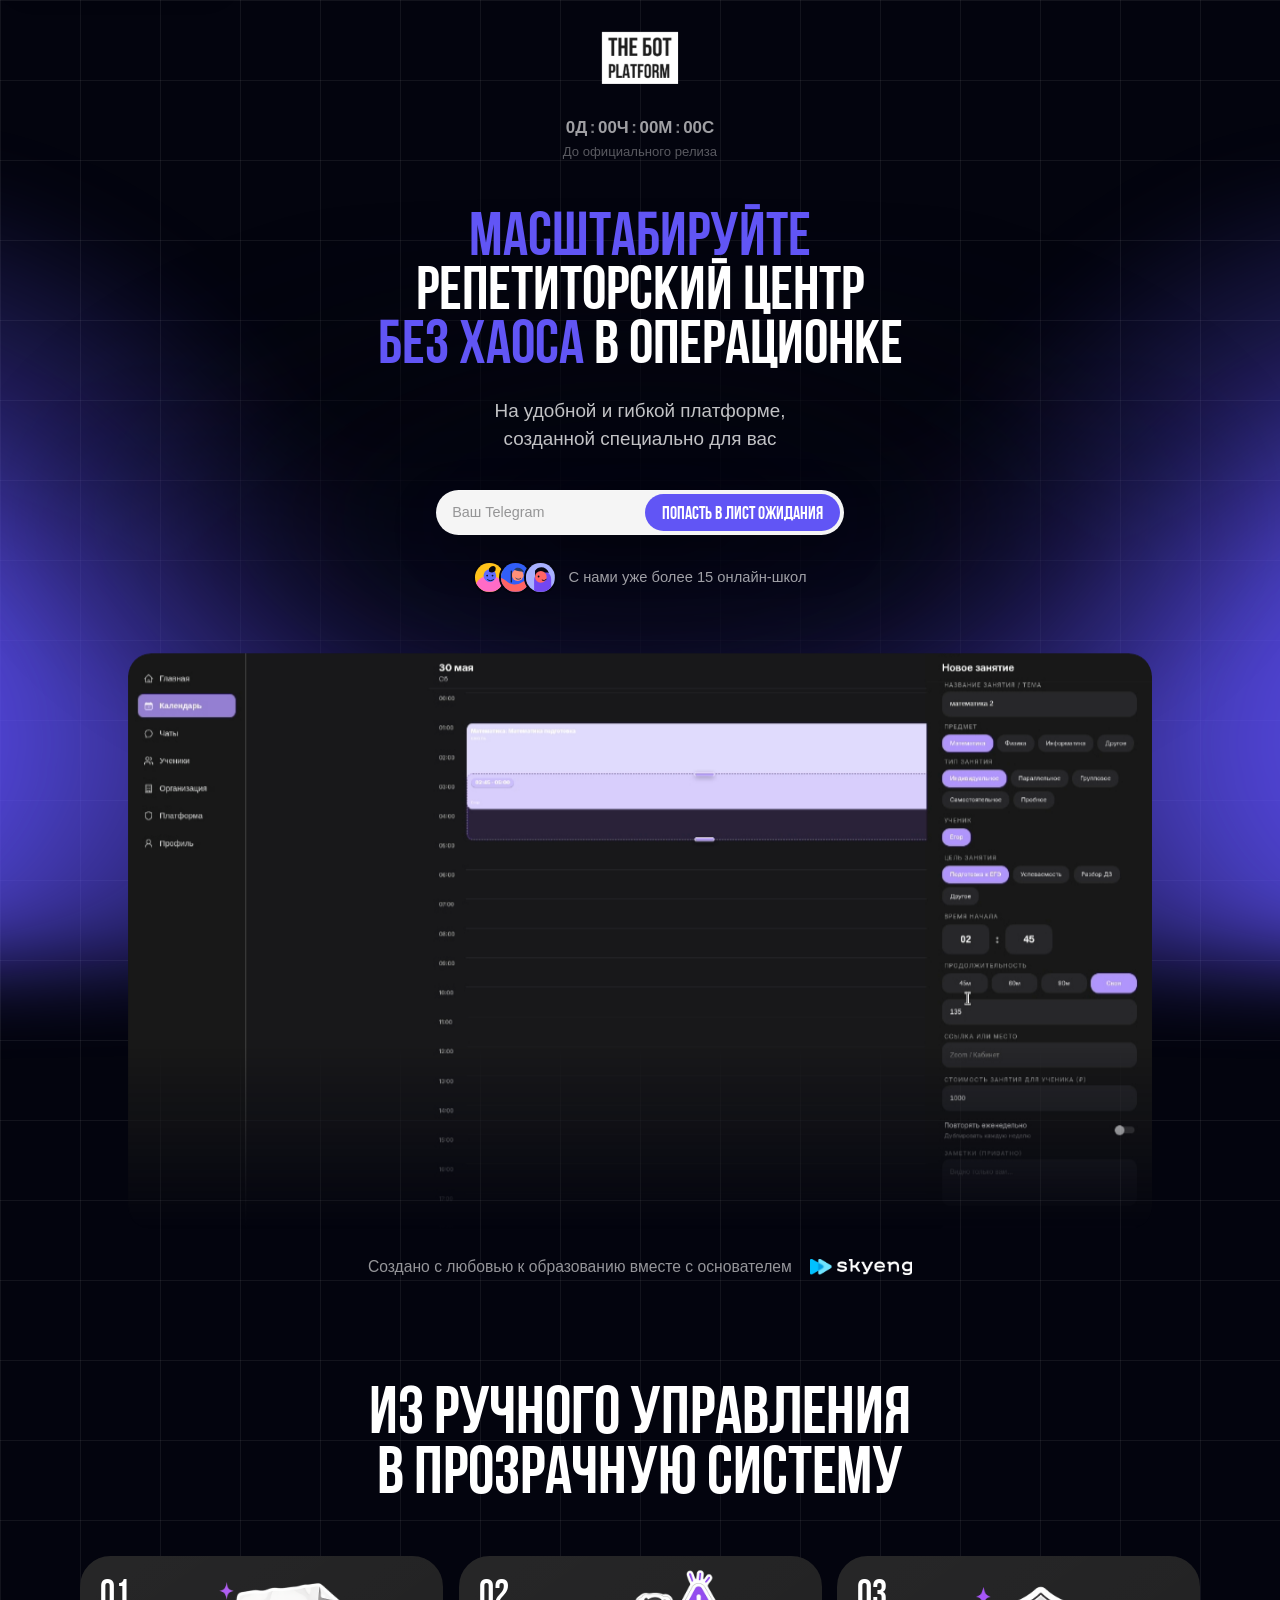
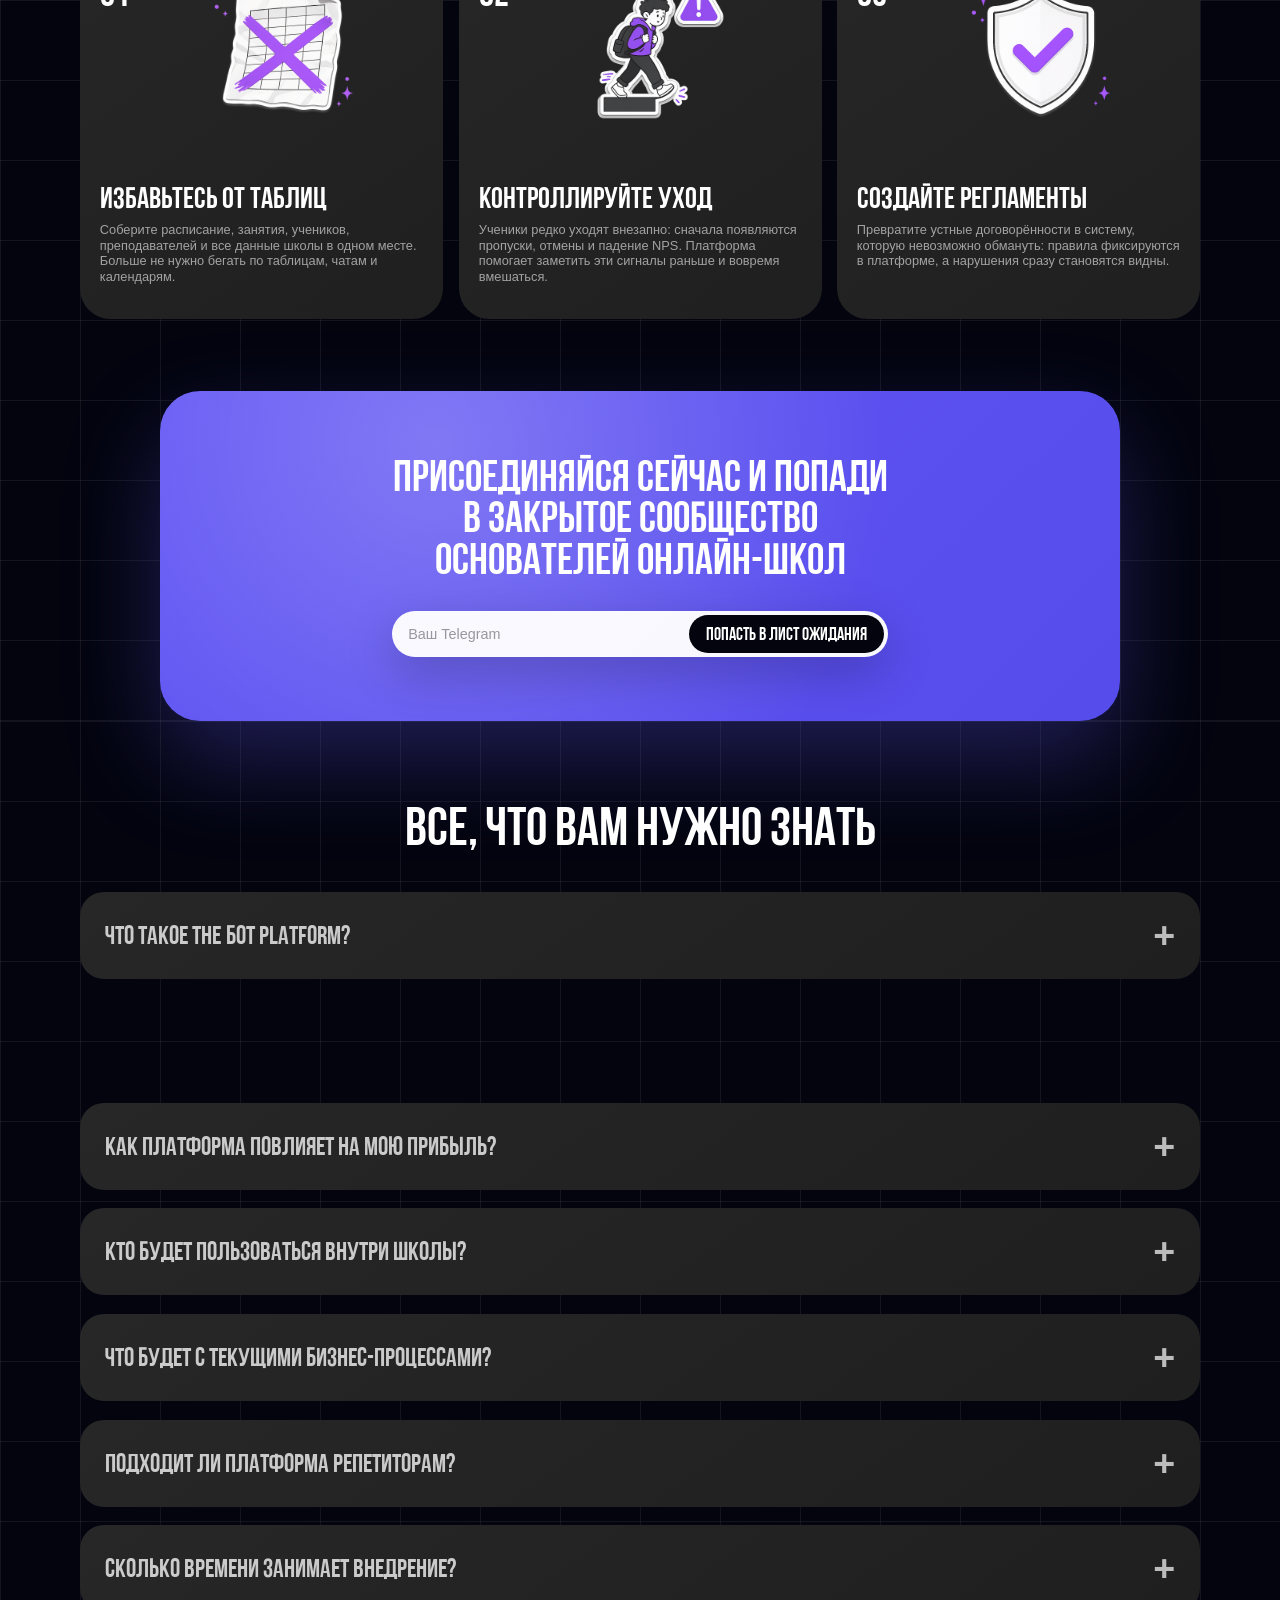
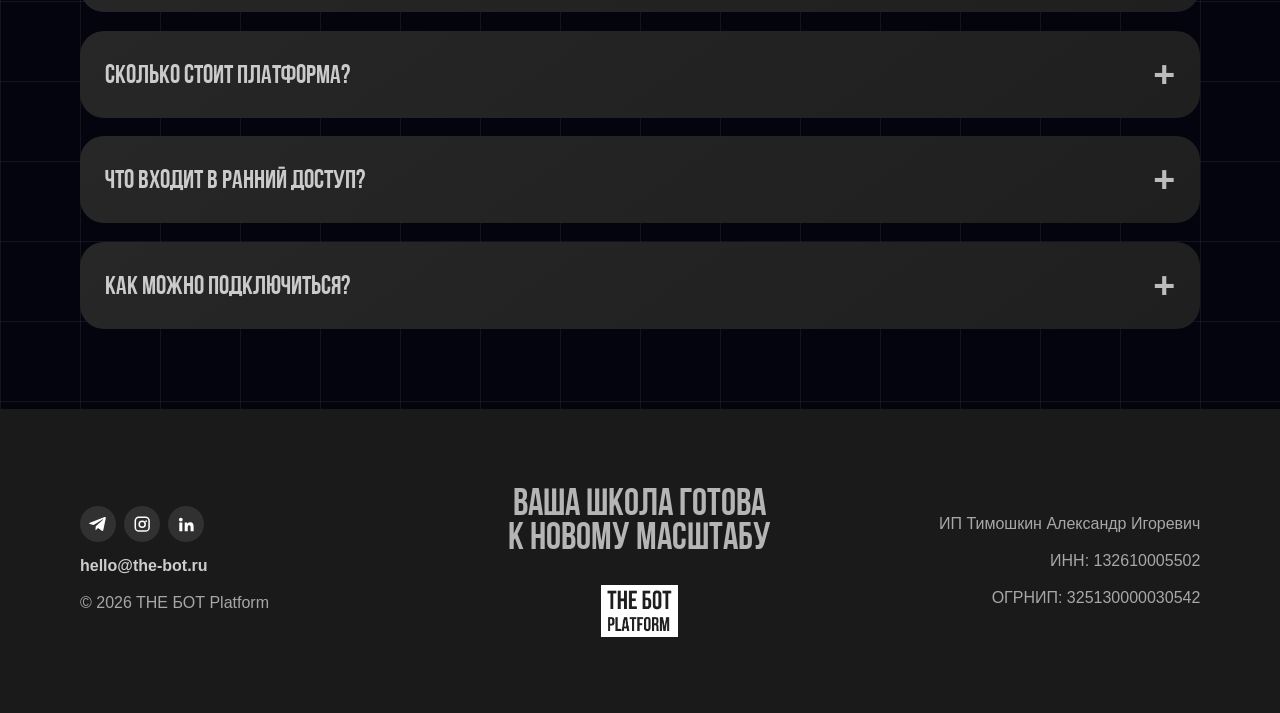
==== commit e0c29ec4: "Fix waitlist form submission" ====
--- a/index.html
+++ b/index.html
@@ -2129,7 +2129,9 @@
             <span>На удобной и гибкой платформе,</span>
             <span>созданной специально для вас</span>
           </p>
-          <form class="hero-waitlist-form" action="https://api.forms.yandex.net/v1/surveys/6a1c8d39505690382a9fa7c5/form" method="POST" data-access-form data-yandex-telegram-question="answer_short_text_9008979587645728" data-validation-message="Укажите Telegram, чтобы попасть в лист ожидания." novalidate>
+          <form class="hero-waitlist-form" action="https://api.web3forms.com/submit" method="POST" data-access-form data-validation-message="Укажите Telegram, чтобы попасть в лист ожидания." novalidate>
+            <input type="hidden" name="access_key" value="c41d9703-34ea-4d5d-a848-3f91c9763e7e">
+            <input type="hidden" name="subject" value="Новая заявка в лист ожидания THE БОТ Platform">
             <label class="sr-only" for="hero-telegram">Ваш Telegram</label>
             <input id="hero-telegram" name="telegram" type="text" inputmode="text" autocomplete="off" required placeholder="Ваш Telegram">
             <button class="button" type="submit" data-submit-button>ПОПАСТЬ В ЛИСТ ОЖИДАНИЯ</button>
@@ -2233,7 +2235,9 @@
               <span>в закрытое сообщество</span>
               <span>основателей онлайн-школ</span>
             </h2>
-            <form class="hero-waitlist-form" action="https://api.forms.yandex.net/v1/surveys/6a1c8d39505690382a9fa7c5/form" method="POST" data-access-form data-yandex-telegram-question="answer_short_text_9008979587645728" data-validation-message="Укажите Telegram, чтобы попасть в закрытое сообщество." novalidate>
+            <form class="hero-waitlist-form" action="https://api.web3forms.com/submit" method="POST" data-access-form data-validation-message="Укажите Telegram, чтобы попасть в закрытое сообщество." novalidate>
+              <input type="hidden" name="access_key" value="c41d9703-34ea-4d5d-a848-3f91c9763e7e">
+              <input type="hidden" name="subject" value="Заявка в закрытое сообщество THE БОТ Platform">
               <label class="sr-only" for="community-telegram">Ваш Telegram</label>
               <input id="community-telegram" name="telegram" type="text" inputmode="text" autocomplete="off" required placeholder="Ваш Telegram">
               <button class="button" type="submit" data-submit-button>ПОПАСТЬ В ЛИСТ ОЖИДАНИЯ</button>
@@ -2733,7 +2737,6 @@
         var status = form.querySelector("[data-form-status]");
         var submitButton = form.querySelector("[data-submit-button]");
         var telegramInput = form.querySelector("[name='telegram']");
-        var yandexTelegramQuestion = form.getAttribute("data-yandex-telegram-question");
         var validationMessage = form.getAttribute("data-validation-message") || "Выберите количество активных учеников и укажите Telegram.";
         var defaultLabel = submitButton ? submitButton.textContent : "";
 
@@ -2741,7 +2744,7 @@
           status = form.nextElementSibling;
         }
 
-        if (!status || !submitButton || !telegramInput || !yandexTelegramQuestion) return;
+        if (!status || !submitButton || !telegramInput) return;
 
         form.addEventListener("submit", async function (event) {
           event.preventDefault();
@@ -2755,8 +2758,7 @@
             return;
           }
 
-          var payload = {};
-          payload[yandexTelegramQuestion] = telegramInput.value.trim();
+          var payload = new FormData(form);
 
           submitButton.disabled = true;
           submitButton.classList.add("is-submitting");
@@ -2766,10 +2768,9 @@
           try {
             var response = await fetch(form.action, {
               method: form.method,
-              body: JSON.stringify(payload),
+              body: payload,
               headers: {
-                "Accept": "application/json",
-                "Content-Type": "application/json"
+                "Accept": "application/json"
               }
             });
             var result = {};
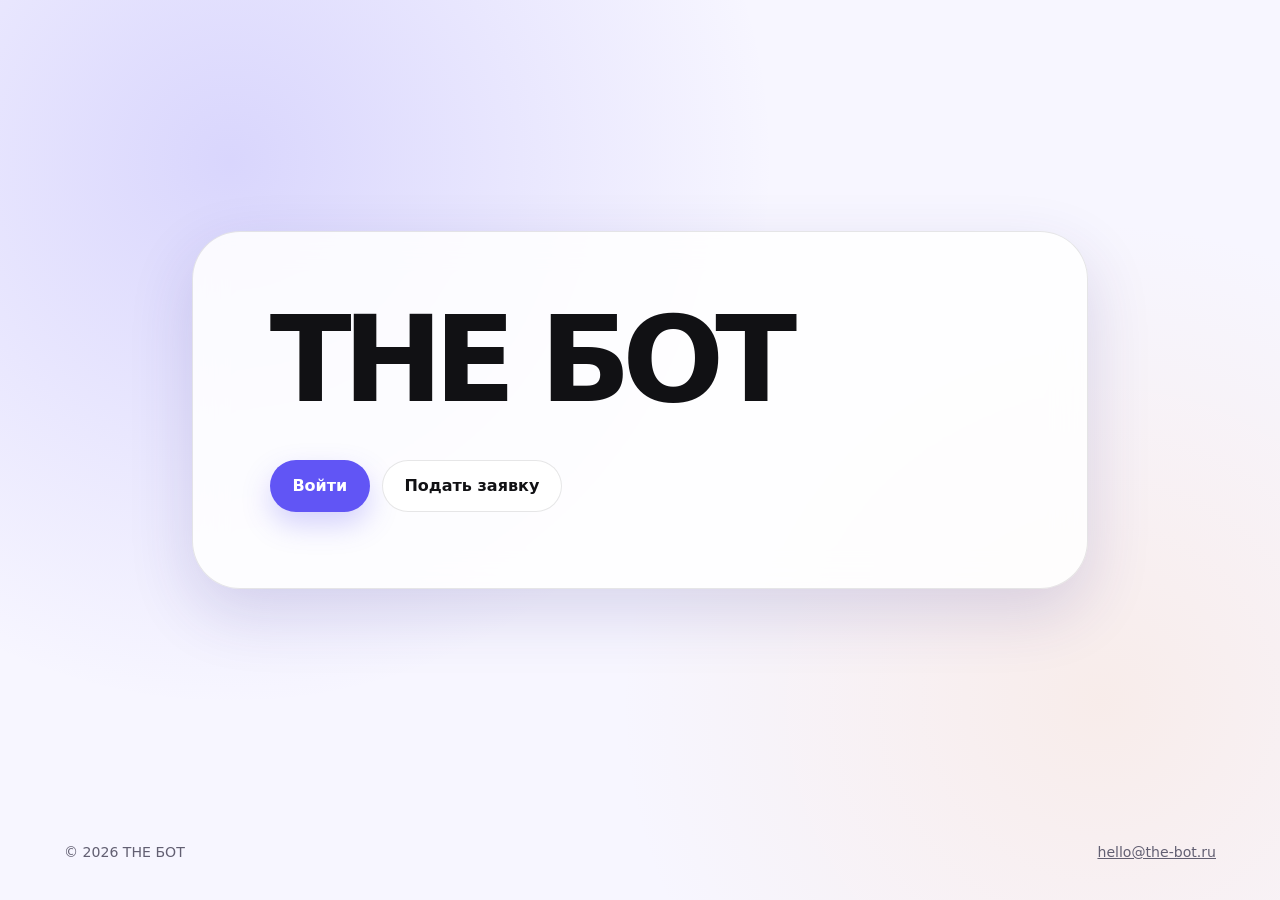
==== commit 63dc0cd5: "fix: export crisp Safari and favicon assets from original logo" ====
--- a/index.html
+++ b/index.html
@@ -4,2800 +4,149 @@
   <meta charset="utf-8">
   <meta name="viewport" content="width=device-width, initial-scale=1">
   <meta name="robots" content="index,follow,max-image-preview:large">
-  <title>Платформа для управления репетиторским центром</title>
-  <meta name="description" content="Расписания, занятия, пользователи, коммуникации, финансы и аналитика для растущих онлайн-школ.">
+  <title>THE БОТ</title>
   <link rel="canonical" href="https://the-bot.ru/">
-  <link rel="icon" type="image/png" sizes="100x100" href="icon.png" media="(prefers-color-scheme: light)">
-  <link rel="icon" type="image/png" sizes="100x60" href="icon-white.png" media="(prefers-color-scheme: dark)">
-  <link rel="apple-touch-icon" href="icon.png">
-  <meta name="theme-color" content="#6155F5">
-
-  <!-- Yandex.Metrika counter -->
-  <script type="text/javascript">
-      (function(m,e,t,r,i,k,a){
-          m[i]=m[i]||function(){(m[i].a=m[i].a||[]).push(arguments)};
-          m[i].l=1*new Date();
-          for (var j = 0; j < document.scripts.length; j++) {if (document.scripts[j].src === r) { return; }}
-          k=e.createElement(t),a=e.getElementsByTagName(t)[0],k.async=1,k.src=r,a.parentNode.insertBefore(k,a)
-      })(window, document,'script','https://mc.yandex.ru/metrika/tag.js?id=109550435', 'ym');
-
-      ym(109550435, 'init', {ssr:true, webvisor:true, clickmap:true, ecommerce:"dataLayer", referrer: document.referrer, url: location.href, accurateTrackBounce:true, trackLinks:true});
-  </script>
-  <!-- /Yandex.Metrika counter -->
-
+  <link rel="icon" href="/assets/brand/favicon.ico?v=app-icons-v2" sizes="any">
+  <link rel="icon" type="image/png" sizes="16x16" href="/assets/brand/favicon-16-light.png?v=app-icons-v2" media="(prefers-color-scheme: light)">
+  <link rel="icon" type="image/png" sizes="32x32" href="/assets/brand/favicon-32-light.png?v=app-icons-v2" media="(prefers-color-scheme: light)">
+  <link rel="icon" type="image/png" sizes="48x48" href="/assets/brand/favicon-48-light.png?v=app-icons-v2" media="(prefers-color-scheme: light)">
+  <link rel="icon" type="image/png" sizes="16x16" href="/assets/brand/favicon-16-dark.png?v=app-icons-v2" media="(prefers-color-scheme: dark)">
+  <link rel="icon" type="image/png" sizes="32x32" href="/assets/brand/favicon-32-dark.png?v=app-icons-v2" media="(prefers-color-scheme: dark)">
+  <link rel="icon" type="image/png" sizes="48x48" href="/assets/brand/favicon-48-dark.png?v=app-icons-v2" media="(prefers-color-scheme: dark)">
+  <link rel="apple-touch-icon" sizes="180x180" href="/assets/brand/apple-touch-icon.png?v=app-icons-v2">
+  <link rel="manifest" href="/site.webmanifest?v=app-icons-v2">
+  <meta name="theme-color" content="#6155f5">
   <meta property="og:type" content="website">
   <meta property="og:locale" content="ru_RU">
-  <meta property="og:site_name" content="THE БОТ Platform">
-  <meta property="og:title" content="Платформа для управления репетиторским центром">
-  <meta property="og:description" content="Расписания, занятия, пользователи, коммуникации, финансы и аналитика для растущих онлайн-школ.">
+  <meta property="og:site_name" content="THE БОТ">
+  <meta property="og:title" content="THE БОТ">
   <meta property="og:url" content="https://the-bot.ru/">
-
+  <meta property="og:image" content="https://the-bot.ru/assets/brand/social-card-1200.png">
+  <meta property="og:image:width" content="1200">
+  <meta property="og:image:height" content="1200">
+  <meta property="og:image:alt" content="Логотип THE БОТ">
   <meta name="twitter:card" content="summary">
-  <meta name="twitter:title" content="Платформа для управления репетиторским центром">
-  <meta name="twitter:description" content="Расписания, занятия, пользователи, коммуникации, финансы и аналитика для растущих онлайн-школ.">
-
-  <script type="application/ld+json">
-  {
-    "@context": "https://schema.org",
-    "@graph": [
-      {
-        "@type": "Organization",
-        "@id": "https://the-bot.ru/#organization",
-        "name": "THE БОТ Platform",
-        "legalName": "ИП Тимошкин Александр Игоревич",
-        "url": "https://the-bot.ru/",
-        "email": "hello@the-bot.ru",
-        "taxID": "132610005502",
-        "description": "Расписания, занятия, пользователи, коммуникации, финансы и аналитика для растущих онлайн-школ.",
-        "contactPoint": {
-          "@type": "ContactPoint",
-          "email": "hello@the-bot.ru",
-          "contactType": "customer support",
-          "availableLanguage": "Russian"
-        }
-      },
-      {
-        "@type": "WebSite",
-        "@id": "https://the-bot.ru/#website",
-        "url": "https://the-bot.ru/",
-        "name": "THE БОТ Platform",
-        "publisher": {
-          "@id": "https://the-bot.ru/#organization"
-        },
-        "inLanguage": "ru-RU"
-      },
-      {
-        "@type": "FAQPage",
-        "@id": "https://the-bot.ru/#faq",
-        "mainEntity": [
-          {
-            "@type": "Question",
-            "name": "Что такое THE БОТ Platform?",
-            "acceptedAnswer": {
-              "@type": "Answer",
-              "text": "Это платформа для управления репетиторским центром. Она обеспечивает бизнес устойчивой системой для масштабирования."
-            }
-          },
-          {
-            "@type": "Question",
-            "name": "Чем платформа отличается от аналогов?",
-            "acceptedAnswer": {
-              "@type": "Answer",
-              "text": "Мы не делаем универсальную LMS, CRM или календарь. THE БОТ Platform построена вокруг бизнес-модели репетиторского центра."
-            }
-          },
-          {
-            "@type": "Question",
-            "name": "Как платформа повлияет на мою прибыль?",
-            "acceptedAnswer": {
-              "@type": "Answer",
-              "text": "Платформа помогает снизить отток учеников (Churn), повысить доходимость до занятия, убрать лишнюю ручную работу администраторов. А данные, собранные в одном месте, и их аналитика помогают владельцу принимать качественные управленческие решения."
-            }
-          },
-          {
-            "@type": "Question",
-            "name": "Кто будет пользоваться внутри школы?",
-            "acceptedAnswer": {
-              "@type": "Answer",
-              "text": "Администратор управляет школой, преподаватели работают со своим расписанием, занятиями и отчётами, ученики видят свои занятия и нужные действия. Доступы разделяются по ролям."
-            }
-          },
-          {
-            "@type": "Question",
-            "name": "Что будет с текущими бизнес-процессами?",
-            "acceptedAnswer": {
-              "@type": "Answer",
-              "text": "Мы не ломаем процессы в вашей школе. На этапе внедрения текущие правила переводятся в регламенты: отмены, переносы, отчёты, оплаты, выплаты и права доступа."
-            }
-          },
-          {
-            "@type": "Question",
-            "name": "Подходит ли платформа репетиторам?",
-            "acceptedAnswer": {
-              "@type": "Answer",
-              "text": "Да, но придется подождать. Сейчас мы фокусируемся только на репетиторских центрах, но уже проводим каст девы с репетиторами. Подавайте заявку, чтобы быть в числе первых пользователей платформы!"
-            }
-          },
-          {
-            "@type": "Question",
-            "name": "Сколько времени занимает внедрение?",
-            "acceptedAnswer": {
-              "@type": "Answer",
-              "text": "Срок зависит от размера школы и текущих процессов. На этапе раннего доступа внедрение оценивается индивидуально после заявки."
-            }
-          },
-          {
-            "@type": "Question",
-            "name": "Сколько стоит платформа?",
-            "acceptedAnswer": {
-              "@type": "Answer",
-              "text": "Стоимость зависит от количества учеников школы и необходимых функций. Условия обсуждаются индивидуально после заявки на ранний доступ."
-            }
-          },
-          {
-            "@type": "Question",
-            "name": "Что входит в ранний доступ?",
-            "acceptedAnswer": {
-              "@type": "Answer",
-              "text": "Ранний доступ включает подключение школы, настройку базовых процессов, онбординг и поддержка сотрудников, а также прямую обратную связь с нашей командой."
-            }
-          },
-          {
-            "@type": "Question",
-            "name": "Как можно подключиться?",
-            "acceptedAnswer": {
-              "@type": "Answer",
-              "text": "Оставьте заявку на ранний доступ. Мы свяжемся с вами и проверим, подходит ли школа под критерии подключения."
-            }
-          }
-        ]
-      }
-    ]
-  }
-  </script>
-
+  <meta name="twitter:title" content="THE БОТ">
+  <meta name="twitter:image" content="https://the-bot.ru/assets/brand/social-card-1200.png">
+  <meta name="twitter:image:alt" content="Логотип THE БОТ">
   <style>
-    @font-face {
-      font-family: "Bebas Neue Cyrillic";
-      src: url("[data-uri]") format("truetype");
-      font-weight: 400;
-      font-style: normal;
-      font-display: swap;
+    :root {
+      color-scheme: light;
+      --ink: #111114;
+      --muted: #625f72;
+      --surface: #f7f6ff;
+      --card: rgba(255, 255, 255, 0.86);
+      --accent: #6155f5;
+      --accent-dark: #4c41db;
+      --line: rgba(17, 17, 20, 0.1);
+      font-family: Inter, ui-sans-serif, system-ui, -apple-system, BlinkMacSystemFont, "Segoe UI", sans-serif;
     }
-
-    -face {
-      font-family: "Inter";
-      src: url("[data-uri]") format("woff2");
-      font-weight: 400 900;
-      font-style: normal;
-      font-display: swap;
-      unicode-range: U+0301, U+0400-045F, U+0490-0491, U+04B0-04B1, U+2116;
+    * { box-sizing: border-box; }
+    html { min-height: 100%; }
+    body {
+      min-height: 100vh;
+      margin: 0;
+      color: var(--ink);
+      background:
+        radial-gradient(circle at 18% 18%, rgba(97, 85, 245, 0.2), transparent 34rem),
+        radial-gradient(circle at 86% 78%, rgba(255, 192, 139, 0.18), transparent 30rem),
+        var(--surface);
     }
-
-    -face {
-      font-family: "Inter";
-      src: url("[data-uri]") format("woff2");
-      font-weight: 400 900;
-      font-style: normal;
-      font-display: swap;
-      unicode-range: U+0000-00FF, U+0131, U+0152-0153, U+02BB-02BC, U+02C6, U+02DA, U+02DC, U+0304, U+0308, U+0329, U+2000-206F, U+20AC, U+2122, U+2191, U+2193, U+2212, U+2215, U+FEFF, U+FFFD;
+    a { color: inherit; }
+    .skip-link {
+      position: fixed;
+      top: 0.75rem;
+      left: 0.75rem;
+      z-index: 10;
+      padding: 0.75rem 1rem;
+      border-radius: 0.75rem;
+      color: #fff;
+      background: var(--ink);
+      transform: translateY(-150%);
     }
-
-    :root {
-      --color-primary: #6155F5;
-      --color-primary-rgb: 97, 85, 245;
-      --color-primary-strong: #4F46E5;
-      --color-primary-soft: #ECEBFF;
-      --color-secondary: #2C2C2C2E;
-      --color-tertiary: #1C1C1C1E;
-      --color-neutral: #0F0F0F10;
-      --color-ink: #111114;
-      --color-muted: #5D5D66;
-      --color-subtle: #7B7B86;
-      --color-page: #FAFAFC;
-      --color-surface: #FFFFFF;
-      --color-surface-alt: #F4F3F8;
-      --color-line: rgba(17, 17, 20, 0.12);
-      --color-success: #1D7A4D;
-      --color-error: #B3261E;
-
-      --font-headline: "Bebas Neue Cyrillic", "Inter", -apple-system, BlinkMacSystemFont, "Segoe UI", sans-serif;
-      --font-body: "Inter", -apple-system, BlinkMacSystemFont, "Segoe UI", sans-serif;
-      --font-label: "Inter", -apple-system, BlinkMacSystemFont, "Segoe UI", sans-serif;
-
-      --space-1: 0.25rem;
-      --space-2: 0.5rem;
-      --space-3: 0.75rem;
-      --space-4: 1rem;
-      --space-5: 1.25rem;
-      --space-6: 1.5rem;
-      --space-7: 2rem;
-      --space-8: 2.5rem;
-      --space-9: 3rem;
-      --space-10: 4rem;
-      --space-11: 5rem;
-
-      --radius-xs: 4px;
-      --radius-sm: 6px;
-      --radius-md: 8px;
-      --shadow-sm: 0 8px 28px rgba(17, 17, 20, 0.08);
-      --shadow-md: 0 18px 48px rgba(17, 17, 20, 0.12);
-
-      --container: 1120px;
-      --header-height: 4.25rem;
+    .skip-link:focus { transform: translateY(0); }
+    .shell { width: min(100% - 2rem, 72rem); margin-inline: auto; }
+    main {
+      min-height: calc(100vh - 5rem);
+      padding-block: clamp(3rem, 10vw, 8rem);
+      display: grid;
+      place-items: center;
     }
-
-    * {
-      box-sizing: border-box;
+    .hero {
+      width: min(100%, 56rem);
+      padding: clamp(2rem, 6vw, 5rem);
+      border: 1px solid var(--line);
+      border-radius: clamp(1.5rem, 4vw, 3rem);
+      background: var(--card);
+      box-shadow: 0 1.5rem 4rem rgba(54, 45, 139, 0.16);
+      backdrop-filter: blur(1rem);
     }
-
-    html {
-      scroll-behavior: smooth;
-      scrollbar-width: none;
-      text-size-adjust: 100%;
+    h1 {
+      max-width: 11ch;
+      margin: 0;
+      font-size: clamp(3.25rem, 11vw, 7.5rem);
+      line-height: 0.86;
+      letter-spacing: -0.075em;
     }
-
-    html::-webkit-scrollbar,
-    body::-webkit-scrollbar {
-      display: none;
+    .actions {
+      margin-top: clamp(2rem, 5vw, 3rem);
+      display: flex;
+      flex-wrap: wrap;
+      gap: 0.75rem;
     }
-
-    body {
-      margin: 0;
-      color: var(--color-surface);
-      --site-grid-gap: 5em;
-      --site-grid-line: 1px;
-      --site-grid-color: rgba(255, 255, 255, 0.13);
-      background-color: #03040E;
-      background-image:
-        linear-gradient(
-          -90deg,
-          transparent calc(var(--site-grid-gap) - var(--site-grid-line)),
-          var(--site-grid-color) calc(var(--site-grid-gap) - var(--site-grid-line) + 1px),
-          var(--site-grid-color) var(--site-grid-gap)
-        ),
-        linear-gradient(
-          0deg,
-          transparent calc(var(--site-grid-gap) - var(--site-grid-line)),
-          var(--site-grid-color) calc(var(--site-grid-gap) - var(--site-grid-line) + 1px),
-          var(--site-grid-color) var(--site-grid-gap)
-        );
-      background-size: var(--site-grid-gap) var(--site-grid-gap);
-      font-family: var(--font-body);
-      font-size: 1rem;
-      line-height: 1.55;
-      letter-spacing: 0;
-      -ms-overflow-style: none;
-    }
-
-    body.nav-open {
-      overflow: hidden;
-    }
-
-    img,
-    svg {
-      max-width: 100%;
-      display: block;
-    }
-
-    a {
-      color: inherit;
-      text-decoration: none;
-    }
-
-    button,
-    input,
-    textarea,
-    select {
-      font: inherit;
-      letter-spacing: 0;
-    }
-
-    button {
-      cursor: pointer;
-    }
-
-    .skip-link {
-      position: absolute;
-      left: var(--space-4);
-      top: -4rem;
-      z-index: 100;
-      padding: var(--space-3) var(--space-4);
-      border-radius: var(--radius-sm);
-      color: var(--color-ink);
-      background: var(--color-surface);
-      box-shadow: var(--shadow-sm);
-      transition: top 160ms ease;
-    }
-
-    .skip-link:focus {
-      top: var(--space-4);
-    }
-
-    .sr-only {
-      position: absolute;
-      width: 1px;
-      height: 1px;
-      padding: 0;
-      overflow: hidden;
-      clip: rect(0, 0, 0, 0);
-      white-space: nowrap;
-      border: 0;
-    }
-
-    .container {
-      width: min(100% - 2rem, var(--container));
-      margin-inline: auto;
-    }
-
-    .site-header {
-      position: absolute;
-      inset: 0 0 auto;
-      z-index: 50;
-      min-height: calc(var(--header-height) + var(--space-5));
-      color: var(--color-surface);
-      background: transparent;
-    }
-
-    .header-inner {
-      min-height: calc(var(--header-height) + var(--space-5));
-      display: flex;
-      align-items: center;
-      justify-content: center;
-      padding-top: var(--space-5);
-    }
-
-    .brand {
-      display: inline-flex;
-      align-items: center;
-      min-width: 0;
-      font-family: var(--font-label);
-      font-weight: 700;
-      line-height: 1;
-    }
-
-    .brand-logo {
-      width: clamp(4.8rem, 5.6vw, 6rem);
-      height: auto;
-      display: block;
-      flex: 0 0 auto;
-      border-radius: 0;
-      animation: heroLogoIn 680ms cubic-bezier(0.22, 1, 0.36, 1) 80ms both;
-    }
-
-    .brand-name {
-      display: none;
-    }
-
-    .site-nav {
-      display: none;
-    }
-
-    .nav-list {
-      margin: 0;
-      padding: 0;
-      display: flex;
-      align-items: center;
-      list-style: none;
-    }
-
-    .nav-link {
-      min-height: 2.65rem;
-      display: flex;
-      align-items: center;
-      justify-content: center;
-      padding-inline: var(--space-4);
-      border-radius: var(--radius-md);
-      color: var(--color-ink);
-      background: var(--color-surface);
-      font-family: var(--font-headline);
-      font-size: 1.12rem;
-      font-weight: 400;
-      text-transform: uppercase;
-    }
-
-    .nav-link:hover,
-    .nav-link:focus-visible {
-      color: var(--color-ink);
-      outline: none;
-    }
-
-    main {
-      --main-grid-gap: 5em;
-      --main-grid-line: 1px;
-      --main-grid-color: rgba(255, 255, 255, 0.13);
-      background-color: #03040E;
-      background-image:
-        linear-gradient(
-          -90deg,
-          transparent calc(var(--main-grid-gap) - var(--main-grid-line)),
-          var(--main-grid-color) calc(var(--main-grid-gap) - var(--main-grid-line) + 1px),
-          var(--main-grid-color) var(--main-grid-gap)
-        ),
-        linear-gradient(
-          0deg,
-          transparent calc(var(--main-grid-gap) - var(--main-grid-line)),
-          var(--main-grid-color) calc(var(--main-grid-gap) - var(--main-grid-line) + 1px),
-          var(--main-grid-color) var(--main-grid-gap)
-        );
-      background-size: var(--main-grid-gap) var(--main-grid-gap);
-      overflow: hidden;
-    }
-
-    .section {
-      padding-block: var(--space-9);
-      color: var(--color-surface);
-      background: transparent;
-    }
-
-    .section.compact {
-      padding-block: var(--space-8);
-    }
-
-    .section h2,
-    .section h3,
-    .site-footer strong {
-      color: var(--color-surface);
-    }
-
-    .section-header {
-      max-width: 44rem;
-      margin-bottom: var(--space-7);
-    }
-
-    .eyebrow {
-      margin: 0 0 var(--space-3);
-      color: var(--color-primary);
-      font-family: var(--font-label);
-      font-size: 0.8rem;
-      font-weight: 800;
-      line-height: 1.2;
-    }
-
-    h1,
-    h2,
-    h3 {
-      margin: 0;
-      color: var(--color-ink);
-      font-family: var(--font-headline);
-      font-weight: 400;
-      line-height: 1.08;
-      letter-spacing: 0;
-    }
-
-    h1 {
-      font-size: 2.95rem;
-    }
-
-    .hero-kicker {
-      margin: var(--space-3) 0 0;
-      color: var(--color-ink);
-      font-size: 1.32rem;
-      font-weight: 750;
-      line-height: 1.22;
-    }
-
-    h2 {
-      font-size: 2rem;
-    }
-
-    h3 {
-      font-size: 1.15rem;
-    }
-
-    p {
-      margin: 0;
-    }
-
-    .lead {
-      color: rgba(255, 255, 255, 0.68);
-      font-size: 1.04rem;
-      line-height: 1.65;
-    }
-
-    .section-header .lead {
-      margin-top: var(--space-4);
-    }
-
-    .site-hero {
-      position: relative;
-      isolation: isolate;
-      min-height: 100svh;
-      padding-block: calc(var(--header-height) + var(--space-7)) 0;
-      color: var(--color-surface);
-      background: transparent;
-    }
-
-    .hero-stage {
-      position: relative;
-      z-index: 1;
-      min-height: calc(100svh - var(--header-height) - var(--space-9));
-      display: flex;
-      justify-items: center;
-      align-items: flex-start;
-      justify-content: center;
-    }
-
-    .hero-copy {
-      width: min(100%, 88rem);
-      margin-inline: auto;
-      position: relative;
-      isolation: isolate;
-      text-align: center;
-    }
-
-    .hero-copy > :not(.hero-product-preview) {
-      position: relative;
-      z-index: 2;
-    }
-
-    .site-hero h1 {
-      color: var(--color-surface);
-      font-size: clamp(1.45rem, 7.15vw, 3.9rem);
-      line-height: 0.86;
-    }
-
-    .site-hero h1 > span {
-      display: block;
-      white-space: nowrap;
-      animation: heroTitleIn 720ms cubic-bezier(0.22, 1, 0.36, 1) both;
-    }
-
-    .site-hero h1 > span:nth-child(1) {
-      animation-delay: 300ms;
-    }
-
-    .site-hero h1 > span:nth-child(2) {
-      animation-delay: 420ms;
-    }
-
-    .site-hero h1 > span:nth-child(3) {
-      animation-delay: 540ms;
-    }
-
-    .site-hero h1 .hero-title-accent {
-      color: var(--color-primary);
-    }
-
-    .hero-kicker {
-      width: min(100%, 43rem);
-      margin: clamp(1.35rem, 2.7vw, 1.8rem) auto 0;
-      color: rgba(255, 255, 255, 0.76);
-      font-size: clamp(0.83rem, 3.35vw, 1.18rem);
-      font-weight: 500;
-      line-height: 1.45;
-    }
-
-    .hero-kicker span {
-      display: block;
-      animation: heroFadeUp 620ms cubic-bezier(0.22, 1, 0.36, 1) both;
-    }
-
-    .hero-kicker span:nth-child(1) {
-      animation-delay: 620ms;
-    }
-
-    .hero-kicker span:nth-child(2) {
-      animation-delay: 700ms;
-    }
-
-    .hero-actions {
-      margin-top: var(--space-6);
-      display: flex;
-      justify-content: center;
-    }
-
-    .hero-cta {
+    .button {
       min-height: 3.25rem;
-      padding-inline: var(--space-6);
-      color: var(--color-ink);
-      background: var(--color-surface);
-      text-transform: uppercase;
-    }
-
-    .button {
-      min-height: 3.1rem;
-      position: relative;
+      padding: 0.9rem 1.35rem;
       display: inline-flex;
       align-items: center;
       justify-content: center;
-      gap: var(--space-2);
-      overflow: hidden;
-      padding: 0.85rem 1.15rem;
       border: 1px solid transparent;
-      border-radius: var(--radius-md);
-      font-family: var(--font-headline);
-      font-size: 1.28rem;
-      font-weight: 400;
-      line-height: 1.1;
-      cursor: pointer;
-      isolation: isolate;
-      transition: background 180ms ease, border-color 180ms ease, transform 180ms ease, box-shadow 180ms ease;
+      border-radius: 999px;
+      font-weight: 750;
+      text-decoration: none;
+      transition: transform 160ms ease, background-color 160ms ease;
     }
-
-    .button:hover,
+    .button-primary {
+      color: #fff;
+      background: var(--accent);
+      box-shadow: 0 0.8rem 1.8rem rgba(97, 85, 245, 0.26);
+    }
+    .button-secondary { border-color: var(--line); background: #fff; }
+    .button:hover { transform: translateY(-2px); }
+    .button-primary:hover { background: var(--accent-dark); }
     .button:focus-visible {
-      transform: translateY(-1px);
-      outline: none;
+      outline: 3px solid rgba(97, 85, 245, 0.4);
+      outline-offset: 3px;
     }
-
-    .button:disabled {
-      cursor: wait;
-      opacity: 0.72;
-      transform: none;
+    footer { padding-block: 1.5rem 2rem; color: var(--muted); font-size: 0.88rem; }
+    .footer-row {
+      display: flex;
+      flex-wrap: wrap;
+      justify-content: space-between;
+      gap: 0.75rem 1.5rem;
     }
-
-    .button-primary {
-      color: var(--color-surface);
-      background: var(--color-primary);
-    }
-
-    .button-primary:hover,
-    .button-primary:focus-visible {
-      background: var(--color-primary-strong);
-    }
-
-    .button-secondary {
-      color: var(--color-ink);
-      border-color: var(--color-line);
-      background: var(--color-surface);
-    }
-
-    .hero-social-proof {
-      margin-top: clamp(1rem, 2.2vw, 1.6rem);
-      position: relative;
-      z-index: 3;
-      display: flex;
-      align-items: center;
-      justify-content: center;
-      gap: var(--space-3);
-      color: rgba(255, 255, 255, 0.62);
-      font-size: 0.92rem;
-      line-height: 1.25;
-      animation: heroFadeUp 620ms cubic-bezier(0.22, 1, 0.36, 1) 880ms both;
-    }
-
-    .proof-avatars {
-      display: inline-flex;
-      align-items: center;
-    }
-
-    .proof-avatar {
-      width: 2.05rem;
-      height: 2.05rem;
-      display: inline-flex;
-      align-items: center;
-      justify-content: center;
-      overflow: hidden;
-      border: 2px solid #03040E;
-      border-radius: 50%;
-      background: rgba(255, 255, 255, 0.12);
-      animation: avatarPop 420ms cubic-bezier(0.22, 1, 0.36, 1) both;
-    }
-
-    .proof-avatar:nth-child(1) {
-      animation-delay: 960ms;
-    }
-
-    .proof-avatar:nth-child(2) {
-      animation-delay: 1040ms;
-    }
-
-    .proof-avatar:nth-child(3) {
-      animation-delay: 1120ms;
-    }
-
-    .proof-avatar + .proof-avatar {
-      margin-left: -0.48rem;
-    }
-
-    .proof-avatar svg {
-      width: 100%;
-      height: 100%;
-      display: block;
-    }
-
-    .hero-waitlist-form {
-      width: min(100%, 25.5rem);
-      margin: clamp(1.75rem, 3.2vw, 2.35rem) auto 0;
-      position: relative;
-      z-index: 3;
-      padding: 0.34rem;
-      display: grid;
-      gap: var(--space-2);
-      border: 1px solid transparent;
-      border-radius: 2rem;
-      background: transparent;
-      box-shadow: none;
-      animation: heroFadeUp 660ms cubic-bezier(0.22, 1, 0.36, 1) 720ms both;
-      transition: background 220ms ease, border-color 220ms ease, box-shadow 220ms ease, transform 180ms ease;
-    }
-
-    .hero-waitlist-form::before {
-      content: "";
-      position: absolute;
-      inset: 0;
-      z-index: -1;
-      border-radius: inherit;
-      background: rgba(var(--color-primary-rgb), 0.1);
-      box-shadow: inset 0 0 0 1px rgba(var(--color-primary-rgb), 0.26), 0 0 22px rgba(var(--color-primary-rgb), 0.18);
-      opacity: 0;
-      transform: scale(0.985);
-      pointer-events: none;
-      transition: opacity 180ms ease, transform 180ms ease;
-    }
-
-    .hero-waitlist-form:focus-within {
-      transform: translateY(-1px);
-    }
-
-    .hero-waitlist-form:focus-within::before {
-      opacity: 1;
-      transform: scale(1);
-    }
-
-    .hero-waitlist-form input {
-      min-width: 0;
-      min-height: 2.35rem;
-      border: 0;
-      border-radius: 999px;
-      padding: 0 var(--space-3);
-      color: var(--color-ink);
-      background: rgba(255, 255, 255, 0.96);
-      font-size: 0.9rem;
-      outline: none;
-    }
-
-    .hero-waitlist-form input::placeholder {
-      color: rgba(17, 17, 20, 0.42);
-    }
-
-    .hero-waitlist-form input:focus {
-      box-shadow: none;
-    }
-
-    .hero-waitlist-form .button {
-      width: 100%;
-      min-height: 2.35rem;
-      padding: 0.48rem var(--space-4);
-      border-radius: 999px;
-      color: var(--color-surface);
-      background: var(--color-primary);
-      font-size: 1.1rem;
-      text-transform: uppercase;
-    }
-
-    .hero-waitlist-form .button::after {
-      content: "";
-      position: absolute;
-      inset: -55% -40%;
-      z-index: 1;
-      border-radius: inherit;
-      pointer-events: none;
-      background: linear-gradient(
-        105deg,
-        transparent 0%,
-        transparent 39%,
-        rgba(255, 255, 255, 0.18) 45%,
-        rgba(255, 255, 255, 0.82) 50%,
-        rgba(255, 255, 255, 0.18) 55%,
-        transparent 61%,
-        transparent 100%
-      );
-      opacity: 0.78;
-      transform: translateX(-135%) skewX(-16deg);
-      animation: buttonLightSweep 4.8s ease-in-out infinite;
-      mix-blend-mode: screen;
-    }
-
-    .hero-waitlist-form .button:hover,
-    .hero-waitlist-form .button:focus-visible {
-      background: var(--color-primary-strong);
-      box-shadow: 0 0.9rem 2rem rgba(var(--color-primary-rgb), 0.22);
-    }
-
-    .button.is-submitting,
-    .button.is-submitting:hover,
-    .button.is-submitting:focus-visible,
-    .hero-waitlist-form .button.is-submitting,
-    .hero-waitlist-form .button.is-submitting:hover,
-    .hero-waitlist-form .button.is-submitting:focus-visible {
-      color: var(--color-surface);
-      border-color: #03040E;
-      background: #03040E;
-      opacity: 1;
-    }
-
-    .button.is-submitting::after,
-    .button:disabled::after {
-      opacity: 0;
-      animation: none;
-    }
-
-    .hero-form-status {
-      min-height: 1rem;
-      margin-top: var(--space-2);
-      position: relative;
-      z-index: 3;
-      color: var(--color-primary);
-      font-size: 0.88rem;
-      font-weight: 500;
-    }
-
-    .hero-form-status:empty {
-      min-height: 0;
-      margin-top: 0;
-    }
-
-    .hero-form-status.is-error {
-      color: #FFB4AB;
-    }
-
-    .hero-product-preview {
-      width: min(100%, 58rem);
-      margin: clamp(3.25rem, 5.8vw, 4.75rem) auto 0;
-      position: relative;
-      z-index: 1;
-      isolation: isolate;
-    }
-
-    .hero-product-preview::before {
-      content: "";
-      position: absolute;
-      left: 50%;
-      top: -76%;
-      z-index: 0;
-      width: min(238%, 148rem);
-      height: 126%;
-      transform: translateX(-50%);
-      background:
-        radial-gradient(ellipse 33% 94% at 14% 70%, rgba(var(--color-primary-rgb), 1) 0%, rgba(var(--color-primary-rgb), 0.74) 28%, rgba(var(--color-primary-rgb), 0.3) 54%, rgba(var(--color-primary-rgb), 0) 80%),
-        radial-gradient(ellipse 33% 94% at 86% 70%, rgba(var(--color-primary-rgb), 0.98) 0%, rgba(var(--color-primary-rgb), 0.7) 34%, rgba(var(--color-primary-rgb), 0.26) 58%, rgba(var(--color-primary-rgb), 0) 82%),
-        radial-gradient(ellipse 62% 54% at 50% 74%, rgba(var(--color-primary-rgb), 0.42) 0%, rgba(var(--color-primary-rgb), 0.18) 46%, rgba(var(--color-primary-rgb), 0) 78%);
-      filter: blur(40px) saturate(1.15);
-      opacity: 1;
-      pointer-events: none;
-    }
-
-    .hero-product-preview::after {
-      content: "";
-      position: absolute;
-      left: 50%;
-      top: -68%;
-      z-index: 0;
-      width: min(126%, 82rem);
-      height: 108%;
-      transform: translateX(-50%);
-      background: radial-gradient(ellipse 62% 58% at 50% 42%, rgba(3, 4, 14, 0.92) 0%, rgba(3, 4, 14, 0.72) 32%, rgba(3, 4, 14, 0.2) 60%, rgba(3, 4, 14, 0) 84%);
-      filter: blur(20px);
-      pointer-events: none;
-    }
-
-    .preview-device {
-      width: 100%;
-      aspect-ratio: 16 / 9;
-      overflow: hidden;
-      background: url("hero-screencast-poster.png") center / cover no-repeat;
-      border-radius: clamp(0.85rem, 2vw, 1.45rem);
-      box-shadow: 0 34px 90px rgba(0, 0, 0, 0.42);
-      position: relative;
-      z-index: 1;
-      transform: translate3d(0, var(--preview-parallax, 0px), 0);
-      transition: transform 180ms ease-out;
-      -webkit-mask-image: linear-gradient(to bottom, #000 0%, #000 68%, rgba(0, 0, 0, 0.62) 82%, transparent 100%);
-      mask-image: linear-gradient(to bottom, #000 0%, #000 68%, rgba(0, 0, 0, 0.62) 82%, transparent 100%);
-    }
-
-    .preview-video {
-      width: 100%;
-      height: 100%;
-      aspect-ratio: 16 / 9;
-      display: block;
-      overflow: hidden;
-      border: 0;
-      border-radius: inherit;
-      background: #03040E;
-      object-fit: cover;
-      opacity: 0;
-      transition: opacity 240ms ease;
-    }
-
-    .preview-video.is-ready {
-      opacity: 1;
-    }
-
-    .preview-toggle {
-      position: absolute;
-      inset: 0;
-      z-index: 2;
-      display: grid;
-      place-items: center;
-      border: 0;
-      color: var(--color-surface);
-      background: transparent;
-      cursor: pointer;
-    }
-
-    .preview-toggle:focus-visible {
-      outline: none;
-    }
-
-    .preview-toggle-badge {
-      width: clamp(3.3rem, 8vw, 4.8rem);
-      height: clamp(3.3rem, 8vw, 4.8rem);
-      display: inline-grid;
-      place-items: center;
-      border-radius: 50%;
-      background: rgba(3, 4, 14, 0.58);
-      box-shadow: 0 18px 54px rgba(0, 0, 0, 0.34);
-      opacity: 0;
-      transform: scale(0.9);
-      transition: opacity 180ms ease, transform 180ms ease;
-    }
-
-    .preview-toggle.is-visible .preview-toggle-badge,
-    .preview-toggle[data-state="paused"] .preview-toggle-badge,
-    .preview-toggle:focus-visible .preview-toggle-badge {
-      opacity: 1;
-      transform: scale(1);
-    }
-
-    .preview-toggle-icon {
-      width: 45%;
-      height: 45%;
-      display: none;
-      fill: currentColor;
-    }
-
-    .preview-toggle[data-state="playing"] .preview-toggle-icon-pause,
-    .preview-toggle[data-state="paused"] .preview-toggle-icon-play {
-      display: block;
-    }
-
-    .project-partner {
-      width: min(100%, 58rem);
-      margin: clamp(1rem, 2vw, 1.45rem) auto 0;
-      position: relative;
-      z-index: 1;
-      display: flex;
-      align-items: center;
-      justify-content: center;
-      gap: clamp(0.75rem, 2vw, 1.15rem);
-      color: rgba(255, 255, 255, 0.58);
-      font-size: clamp(0.82rem, 2.2vw, 0.98rem);
-      font-weight: 500;
-      line-height: 1.25;
-    }
-
-    .project-partner img {
-      width: auto;
-      height: 1em;
-      flex: 0 0 auto;
-      object-fit: contain;
-      transition: filter 180ms ease, opacity 180ms ease, transform 180ms ease;
-    }
-
-    .project-partner:hover img,
-    .project-partner:focus-within img {
-      filter: brightness(1.16);
-      opacity: 1;
-      transform: translateY(-1px);
-    }
-
-    .problem-solution-section {
-      width: min(100%, 86rem);
-      margin: clamp(4.5rem, 8vw, 6.75rem) auto 0;
-      text-align: left;
-    }
-
-    .problem-solution-header {
-      max-width: 42rem;
-      margin: 0 auto clamp(2rem, 4.8vw, 3.5rem);
-      text-align: center;
-    }
-
-    .problem-solution-header h2 {
-      color: var(--color-surface);
-      font-size: clamp(2.1rem, 6.4vw, 4.2rem);
-      line-height: 0.9;
-    }
-
-    .problem-solution-grid {
-      display: grid;
-      gap: var(--space-4);
-    }
-
-    .problem-solution-header h2 > span {
-      display: block;
-    }
-
-    .problem-solution-card {
-      aspect-ratio: auto;
-      min-height: 0;
-      padding: clamp(1rem, 4.5vw, 1.45rem);
-      display: grid;
-      grid-template-columns: auto minmax(0, 1fr);
-      grid-template-rows: auto auto auto;
-      grid-template-areas:
-        "number visual"
-        "title title"
-        "text text";
-      column-gap: clamp(0.8rem, 3vw, 1.25rem);
-      row-gap: clamp(0.6rem, 2.4vw, 0.95rem);
-      border-radius: clamp(1.25rem, 6vw, 1.9rem);
-      background:
-        linear-gradient(145deg, rgba(255, 255, 255, 0.055), rgba(255, 255, 255, 0.025)),
-        #1A1A1B;
-      transition: transform 220ms ease, background 220ms ease, box-shadow 220ms ease;
-    }
-
-    .problem-solution-card:hover,
-    .problem-solution-card:focus-within {
-      transform: translateY(-6px);
-      background:
-        linear-gradient(145deg, rgba(255, 255, 255, 0.085), rgba(255, 255, 255, 0.035)),
-        #1F1F21;
-      box-shadow: 0 1.35rem 3rem rgba(0, 0, 0, 0.24);
-    }
-
-    .problem-card-number {
-      grid-area: number;
-      align-self: start;
-      color: var(--color-surface);
-      font-family: var(--font-headline);
-      font-size: clamp(1.65rem, 4vw, 2.35rem);
-      line-height: 0.9;
-    }
-
-    .problem-card-visual {
-      grid-area: visual;
-      min-height: clamp(9.5rem, 42vw, 16rem);
-      align-self: start;
-      display: grid;
-      place-items: start center;
-      transform: translateY(-1rem);
-    }
-
-    .problem-card-visual img {
-      width: auto;
-      max-width: min(88%, 18rem);
-      max-height: clamp(11rem, 50vw, 17rem);
-      height: auto;
-      display: block;
-      object-fit: contain;
-      transition: transform 240ms cubic-bezier(0.22, 1, 0.36, 1);
-      will-change: transform;
-    }
-
-    .problem-solution-card:hover .problem-card-visual img,
-    .problem-solution-card:focus-within .problem-card-visual img {
-      transform: translateY(-0.35rem) scale(1.06) rotate(-1deg);
-    }
-
-    .problem-solution-card:nth-child(2):hover .problem-card-visual img,
-    .problem-solution-card:nth-child(2):focus-within .problem-card-visual img {
-      transform: translateY(-0.35rem) scale(1.06) rotate(1.2deg);
-    }
-
-    .problem-solution-card:nth-child(3):hover .problem-card-visual img,
-    .problem-solution-card:nth-child(3):focus-within .problem-card-visual img {
-      transform: translateY(-0.35rem) scale(1.05) rotate(0.8deg);
-    }
-
-    .problem-solution-card h3 {
-      grid-area: title;
-      max-width: 100%;
-      color: var(--color-surface);
-      font-size: clamp(1.35rem, 6vw, 2rem);
-      line-height: 0.94;
-    }
-
-    .problem-solution-card p {
-      grid-area: text;
-      max-width: 100%;
-      color: rgba(255, 255, 255, 0.58);
-      font-size: clamp(0.78rem, 3.2vw, 0.9rem);
-      line-height: 1.32;
-    }
-
-    .community-cta {
-      width: min(100%, 60rem);
-      margin: clamp(2.75rem, 6vw, 4.5rem) auto 0;
-      padding: clamp(1.75rem, 6vw, 4rem) clamp(1.1rem, 5vw, 4rem);
-      position: relative;
-      z-index: 3;
-      overflow: hidden;
-      border-radius: clamp(1.35rem, 4vw, 2.5rem);
-      background:
-        radial-gradient(circle at 18% 10%, rgba(255, 255, 255, 0.22), transparent 34%),
-        linear-gradient(135deg, var(--color-primary), var(--color-primary-strong));
-      background-size: 160% 160%, 180% 180%;
-      background-position: 0% 0%, 0% 50%;
-      text-align: center;
-      box-shadow: 0 2.5rem 6rem rgba(var(--color-primary-rgb), 0.3);
-      animation: ctaGradientShift 13s ease-in-out infinite alternate;
-    }
-
-    .community-cta h2 {
-      width: min(100%, 43rem);
-      margin: 0 auto;
-      color: var(--color-surface);
-      font-size: clamp(1.45rem, 4vw, 2.75rem);
-      line-height: 0.94;
-    }
-
-    .community-cta h2 > span {
-      display: block;
-    }
-
-    .community-cta .hero-waitlist-form {
-      width: min(100%, 31rem);
-      margin-top: clamp(1.4rem, 3.2vw, 2rem);
-    }
-
-    .community-cta .hero-waitlist-form .button {
-      color: var(--color-surface);
-      background: #03040E;
-    }
-
-    .community-cta .hero-waitlist-form .button:hover,
-    .community-cta .hero-waitlist-form .button:focus-visible {
-      background: #111114;
-      box-shadow: 0 0.9rem 2rem rgba(0, 0, 0, 0.22);
-    }
-
-    .community-cta .hero-form-status {
-      color: rgba(255, 255, 255, 0.82);
-    }
-
-    .community-cta .hero-form-status.is-error {
-      color: #FFE0DD;
-    }
-
-    .countdown {
-      width: min(100%, 46rem);
-      padding: var(--space-2);
-      display: grid;
-      grid-template-columns: repeat(4, minmax(0, 1fr));
-      gap: var(--space-2);
-      border: 1px solid rgba(255, 255, 255, 0.12);
-      border-radius: var(--radius-md);
-      background: rgba(255, 255, 255, 0.06);
-    }
-
-    .countdown-item {
-      min-height: 4.9rem;
-      display: flex;
-      flex-direction: column;
-      align-items: center;
-      justify-content: center;
-      gap: 0.25rem;
-      border-radius: var(--radius-sm);
-      background: rgba(255, 255, 255, 0.08);
-    }
-
-    .countdown-value {
-      color: var(--color-surface);
-      font-size: clamp(1.35rem, 6vw, 2.1rem);
-      font-weight: 850;
-      line-height: 1;
-      font-variant-numeric: tabular-nums;
-    }
-
-    .countdown-label {
-      color: rgba(255, 255, 255, 0.58);
-      font-size: 0.68rem;
-      font-weight: 850;
-      letter-spacing: 0.08em;
-      text-transform: uppercase;
-    }
-
-    .countdown-compact {
-      width: auto;
-      margin: 0 0 clamp(2.25rem, 4.4vw, 3rem);
-      padding: 0;
-      display: block;
-      border: 0;
-      border-radius: 0;
-      background: transparent;
-      animation: heroFadeUp 620ms cubic-bezier(0.22, 1, 0.36, 1) 160ms both;
-    }
-
-    .countdown-time {
-      display: inline-flex;
-      align-items: baseline;
-      justify-content: center;
-      color: rgba(255, 255, 255, 0.62);
-      font-family: var(--font-label);
-      font-size: 1.06rem;
-      font-weight: 850;
-      line-height: 1;
-      font-variant-numeric: tabular-nums;
-    }
-
-    .countdown-time span {
-      display: inline-block;
-    }
-
-    .countdown-time span.is-ticking {
-      animation: timerTick 320ms ease both;
-    }
-
-    .countdown-separator {
-      margin-inline: 0.16rem;
-      color: rgba(255, 255, 255, 0.48);
-    }
-
-    .countdown-caption {
-      margin-top: 0.18rem;
-      color: rgba(255, 255, 255, 0.34);
-      font-size: 0.82rem;
-      line-height: 1.2;
-    }
-
-    .pain-section {
-      background: var(--color-surface);
-      border-block: 1px solid var(--color-line);
-    }
-
-    .platform-section {
-      padding-top: clamp(5rem, 8vw, 7rem);
-    }
-
-    .text-flow {
-      display: grid;
-      gap: var(--space-4);
-      color: rgba(255, 255, 255, 0.68);
-    }
-
-    .symptom-grid,
-    .feature-grid,
-    .growth-grid {
-      display: grid;
-      gap: var(--space-3);
-    }
-
-    .symptom-card,
-    .feature-card,
-    .growth-item {
-      border: 1px solid rgba(255, 255, 255, 0.12);
-      border-radius: var(--radius-md);
-      background: rgba(255, 255, 255, 0.06);
-    }
-
-    .symptom-card,
-    .growth-item {
-      padding: var(--space-4);
-      color: rgba(255, 255, 255, 0.68);
-      font-weight: 700;
-    }
-
-    .symptom-card::before,
-    .growth-item::before {
-      content: "";
-      width: 1.2rem;
-      height: 0.3rem;
-      display: block;
-      margin-bottom: var(--space-3);
-      border-radius: 999px;
-      background: var(--color-primary);
-    }
-
-    .promise-grid {
-      display: grid;
-      gap: var(--space-7);
-    }
-
-    .promise-panel {
-      padding: var(--space-5);
-      border: 1px solid rgba(255, 255, 255, 0.12);
-      border-radius: var(--radius-md);
-      background: rgba(255, 255, 255, 0.06);
-      box-shadow: var(--shadow-sm);
-    }
-
-    .promise-panel h3 {
-      margin-bottom: var(--space-3);
-    }
-
-    .promise-panel p {
-      color: rgba(255, 255, 255, 0.68);
-    }
-
-    .growth-grid {
-      margin-top: var(--space-5);
-    }
-
-    .feature-card {
-      padding: var(--space-5);
-      display: grid;
-      gap: var(--space-3);
-    }
-
-    .feature-index {
-      width: 2.25rem;
-      height: 2.25rem;
-      display: inline-flex;
-      align-items: center;
-      justify-content: center;
-      border-radius: var(--radius-sm);
-      color: var(--color-ink);
-      background: var(--color-primary);
-      font-weight: 850;
-      line-height: 1;
-    }
-
-    .feature-card p {
-      color: rgba(255, 255, 255, 0.68);
-    }
-
-    .access-section {
-      background: #03040E;
-      color: var(--color-surface);
-    }
-
-    .access-section .eyebrow {
-      color: var(--color-primary);
-    }
-
-    .access-section h2,
-    .access-section h3 {
-      color: var(--color-surface);
-    }
-
-    .access-section .lead,
-    .access-section p {
-      color: rgba(255, 255, 255, 0.72);
-    }
-
-    .access-grid {
-      display: grid;
-      gap: var(--space-7);
-      align-items: start;
-    }
-
-    .access-copy {
-      display: grid;
-      gap: var(--space-4);
-    }
-
-    .access-facts {
-      margin: var(--space-4) 0 0;
-      padding: 0;
-      display: grid;
-      gap: var(--space-3);
-      list-style: none;
-    }
-
-    .access-facts li {
-      display: grid;
-      grid-template-columns: 1.2rem 1fr;
-      gap: var(--space-3);
-      color: rgba(255, 255, 255, 0.76);
-    }
-
-    .access-facts li::before {
-      content: "";
-      width: 0.75rem;
-      height: 0.75rem;
-      margin-top: 0.45rem;
-      border-radius: 2px;
-      background: var(--color-primary);
-    }
-
-    .form-card {
-      padding: var(--space-5);
-      border: 1px solid rgba(255, 255, 255, 0.14);
-      border-radius: var(--radius-md);
-      background: rgba(255, 255, 255, 0.06);
-    }
-
-    .form-grid {
-      display: grid;
-      gap: var(--space-4);
-    }
-
-    .field {
-      display: grid;
-      gap: var(--space-2);
-    }
-
-    .field label {
-      color: rgba(255, 255, 255, 0.88);
-      font-family: var(--font-label);
-      font-size: 0.86rem;
-      font-weight: 800;
-    }
-
-    .field input,
-    .field textarea,
-    .field select {
-      width: 100%;
-      border: 1px solid rgba(255, 255, 255, 0.18);
-      border-radius: var(--radius-sm);
-      color: var(--color-surface);
-      background: rgba(255, 255, 255, 0.08);
-      outline: none;
-    }
-
-    .field input,
-    .field select {
-      min-height: 3rem;
-      padding: 0 0.9rem;
-    }
-
-    .field textarea {
-      min-height: 7.4rem;
-      resize: vertical;
-      padding: 0.85rem 0.9rem;
-    }
-
-    .field input::placeholder,
-    .field textarea::placeholder {
-      color: rgba(255, 255, 255, 0.42);
-    }
-
-    .field input:focus,
-    .field textarea:focus,
-    .field select:focus {
-      border-color: rgba(var(--color-primary-rgb), 0.9);
-      background: rgba(255, 255, 255, 0.1);
-    }
-
-    .form-footnote {
-      margin-top: var(--space-4);
-      color: rgba(255, 255, 255, 0.62);
-      font-size: 0.86rem;
-    }
-
-    .form-status {
-      min-height: 1.5rem;
-      margin-top: var(--space-4);
-      color: var(--color-primary);
-      font-size: 0.9rem;
-      font-weight: 500;
-    }
-
-    .form-status.is-error {
-      color: #FFB4AB;
-    }
-
-    .faq-section {
-      padding-block: clamp(5.5rem, 22vw, 7rem) clamp(3rem, 6vw, 5rem);
-      background-color: #03040E;
-      background-image:
-        linear-gradient(
-          -90deg,
-          transparent calc(var(--main-grid-gap, 5em) - 1px),
-          rgba(255, 255, 255, 0.13) calc(var(--main-grid-gap, 5em) - 1px + 1px),
-          rgba(255, 255, 255, 0.13) var(--main-grid-gap, 5em)
-        ),
-        linear-gradient(
-          0deg,
-          transparent calc(var(--main-grid-gap, 5em) - 1px),
-          rgba(255, 255, 255, 0.13) calc(var(--main-grid-gap, 5em) - 1px + 1px),
-          rgba(255, 255, 255, 0.13) var(--main-grid-gap, 5em)
-        );
-      background-size: var(--main-grid-gap, 5em) var(--main-grid-gap, 5em);
-    }
-
-    .faq-header {
-      width: min(100%, 42rem);
-      margin: 0 auto clamp(1.45rem, 3.5vw, 2.5rem);
-      text-align: center;
-    }
-
-    .faq-header h2 {
-      color: var(--color-surface);
-      font-size: clamp(1.9rem, 5.2vw, 3.35rem);
-      line-height: 0.95;
-    }
-
-    .faq-list {
-      display: grid;
-      gap: clamp(0.75rem, 1.8vw, 1.15rem);
-    }
-
-    .faq-item {
-      overflow: hidden;
-      border: 0;
-      border-radius: clamp(0.95rem, 2.4vw, 1.5rem);
-      background:
-        linear-gradient(145deg, rgba(255, 255, 255, 0.055), rgba(255, 255, 255, 0.025)),
-        #1A1A1B;
-      transition: height 260ms cubic-bezier(0.22, 1, 0.36, 1), background 180ms ease, transform 180ms ease;
-    }
-
-    .faq-item:hover,
-    .faq-item:focus-within {
-      background:
-        linear-gradient(145deg, rgba(255, 255, 255, 0.078), rgba(255, 255, 255, 0.036)),
-        #202023;
-    }
-
-    .faq-item summary {
-      min-height: clamp(3.75rem, 6.7vw, 5rem);
-      padding: clamp(0.95rem, 2.2vw, 1.55rem);
-      display: flex;
-      align-items: center;
-      justify-content: space-between;
-      gap: var(--space-4);
-      color: rgba(255, 255, 255, 0.76);
-      font-family: var(--font-headline);
-      font-size: clamp(1.08rem, 3.2vw, 1.65rem);
-      font-weight: 400;
-      line-height: 0.95;
-      cursor: pointer;
-      list-style: none;
-      transition: color 180ms ease;
-    }
-
-    .faq-item:hover summary,
-    .faq-item:focus-within summary {
-      color: rgba(255, 255, 255, 0.9);
-    }
-
-    .faq-item summary::-webkit-details-marker {
-      display: none;
-    }
-
-    .faq-item summary::after {
-      content: "+";
-      flex: 0 0 auto;
-      color: rgba(255, 255, 255, 0.7);
-      font-family: var(--font-body);
-      font-size: clamp(1.75rem, 4vw, 2.35rem);
-      font-weight: 700;
-      line-height: 1;
-      transform-origin: center;
-      transition: transform 220ms ease, color 180ms ease;
-    }
-
-    .faq-item[open] summary::after {
-      content: "+";
-      transform: rotate(45deg);
-    }
-
-    .faq-answer {
-      max-width: 58rem;
-      padding: 0 clamp(0.95rem, 2.2vw, 1.55rem) clamp(1rem, 2.4vw, 1.55rem);
-      color: rgba(255, 255, 255, 0.64);
-      font-size: clamp(0.82rem, 1.45vw, 0.96rem);
-      line-height: 1.5;
-      opacity: 0;
-      transform: translateY(-0.35rem);
-      transition: opacity 220ms ease, transform 220ms ease;
-    }
-
-    .faq-item[open] .faq-answer {
-      opacity: 1;
-      transform: translateY(0);
-    }
-
-    .faq-item.is-closing .faq-answer {
-      opacity: 0;
-      transform: translateY(-0.35rem);
-    }
-
-    .faq-answer a {
-      color: var(--color-primary);
-      font-weight: 700;
-      text-decoration: underline;
-      text-decoration-thickness: 0.08em;
-      text-underline-offset: 0.18em;
-    }
-
-    .site-footer {
-      padding-block: clamp(2.75rem, 6vw, 4.75rem);
-      background: #1A1A1B;
-    }
-
-    .footer-shell {
-      display: block;
-    }
-
-    .footer-columns {
-      width: min(100%, 76rem);
-      margin-inline: auto;
-      display: grid;
-      gap: clamp(1.75rem, 5vw, 3rem);
-      align-items: center;
-    }
-
-    .footer-center {
-      order: -1;
-      display: grid;
-      justify-items: center;
-      gap: clamp(1.25rem, 3vw, 2rem);
-    }
-
-    .footer-heading {
-      margin: 0;
-      color: rgba(255, 255, 255, 0.68);
-      font-size: clamp(1.45rem, 3vw, 2.35rem);
-      line-height: 0.9;
-      text-align: center;
-    }
-
-    .footer-heading span {
-      display: block;
-    }
-
-    .footer-logo-link {
-      width: clamp(4.8rem, 6vw, 6.3rem);
-      min-height: 3.1rem;
-      display: grid;
-      place-items: center;
-      color: rgba(255, 255, 255, 0.72);
-      text-align: center;
-      text-transform: uppercase;
-    }
-
-    .footer-logo {
-      width: 100%;
-      height: auto;
-      display: block;
-    }
-
-    .footer-contact,
-    .footer-legal {
-      color: rgba(255, 255, 255, 0.62);
-      font-size: clamp(0.9rem, 1.5vw, 1rem);
-    }
-
-    .footer-contact,
-    .footer-legal {
-      display: grid;
-      justify-items: center;
-      gap: var(--space-3);
-      text-align: center;
-    }
-
-    .footer-socials {
-      display: flex;
-      align-items: center;
-      gap: var(--space-2);
-    }
-
-    .footer-social-link {
-      width: 2.25rem;
-      height: 2.25rem;
-      display: inline-flex;
-      align-items: center;
-      justify-content: center;
-      border-radius: 999px;
-      color: var(--color-surface);
-      background: rgba(255, 255, 255, 0.1);
-      transition: transform 160ms ease, background 160ms ease;
-    }
-
-    .footer-social-link:hover,
-    .footer-social-link:focus-visible {
-      background: var(--color-primary);
-      outline: none;
-      transform: translateY(-2px);
-    }
-
-    .footer-social-link svg {
-      width: 1.15rem;
-      height: 1.15rem;
-      fill: currentColor;
-    }
-
-    .footer-email {
-      color: rgba(255, 255, 255, 0.78);
-      font-weight: 700;
-    }
-
-    .footer-email:hover,
-    .footer-email:focus-visible {
-      color: var(--color-surface);
-      outline: none;
-    }
-
-    .motion-ready [data-reveal] {
-      opacity: 0;
-      transform: translate3d(0, 1.4rem, 0);
-      transition: opacity 680ms ease, transform 680ms cubic-bezier(0.22, 1, 0.36, 1);
-      transition-delay: var(--reveal-delay, 0ms);
-      will-change: opacity, transform;
-    }
-
-    .motion-ready [data-reveal="scale"] {
-      transform: translate3d(0, 1rem, 0) scale(0.96);
-    }
-
-    .motion-ready [data-reveal="preview"] {
-      transform: translate3d(0, 1.8rem, 0);
-    }
-
-    .motion-ready .faq-item[data-reveal] {
-      transition:
-        opacity 680ms ease,
-        transform 680ms cubic-bezier(0.22, 1, 0.36, 1),
-        height 260ms cubic-bezier(0.22, 1, 0.36, 1),
-        background 180ms ease;
-      transition-delay: var(--reveal-delay, 0ms), var(--reveal-delay, 0ms), 0ms, 0ms;
-    }
-
-    .motion-ready .problem-solution-card[data-reveal] {
-      transition:
-        opacity 680ms ease,
-        transform 680ms cubic-bezier(0.22, 1, 0.36, 1),
-        background 220ms ease,
-        box-shadow 220ms ease;
-      transition-delay: var(--reveal-delay, 0ms), var(--reveal-delay, 0ms), 0ms, 0ms;
-    }
-
-    .motion-ready [data-reveal].is-visible {
-      opacity: 1;
-      transform: translate3d(0, 0, 0) scale(1);
-    }
-
-    .motion-ready .problem-solution-card[data-reveal].is-visible:hover,
-    .motion-ready .problem-solution-card[data-reveal].is-visible:focus-within {
-      transform: translateY(-6px);
-    }
-
-    @keyframes heroLogoIn {
-      from {
-        opacity: 0;
-        transform: translateY(-0.9rem);
-      }
-
-      to {
-        opacity: 1;
-        transform: translateY(0);
-      }
-    }
-
-    @keyframes heroFadeUp {
-      from {
-        opacity: 0;
-        transform: translateY(1rem);
-      }
-
-      to {
-        opacity: 1;
-        transform: translateY(0);
-      }
-    }
-
-    @keyframes heroTitleIn {
-      from {
-        opacity: 0;
-        transform: translateY(1.55rem);
-      }
-
-      to {
-        opacity: 1;
-        transform: translateY(0);
-      }
-    }
-
-    @keyframes avatarPop {
-      from {
-        opacity: 0;
-        transform: scale(0.72);
-      }
-
-      to {
-        opacity: 1;
-        transform: scale(1);
-      }
-    }
-
-    @keyframes timerTick {
-      0% {
-        opacity: 0.62;
-        transform: scale(0.985);
-        filter: blur(0.2px);
-      }
-
-      45% {
-        opacity: 1;
-        transform: scale(1.018);
-        filter: blur(0);
-      }
-
-      100% {
-        opacity: 1;
-        transform: scale(1);
-        filter: blur(0);
-      }
-    }
-
-    @keyframes buttonLightSweep {
-      0% {
-        transform: translateX(-135%) skewX(-16deg);
-      }
-
-      18%,
-      100% {
-        transform: translateX(135%) skewX(-16deg);
-      }
-    }
-
-    @keyframes ctaGradientShift {
-      from {
-        background-position: 0% 0%, 0% 50%;
-      }
-
-      to {
-        background-position: 100% 90%, 100% 50%;
-      }
-    }
-
-    @media (min-width: 42rem) {
-      .brand-name {
-        display: none;
-      }
-
-      .nav-link {
-        min-height: 2.9rem;
-        padding-inline: var(--space-5);
-        font-size: 1.18rem;
-      }
-
-      .hero-actions {
-        flex-direction: row;
-        align-items: center;
-      }
-
-      .site-hero h1 {
-        font-size: clamp(3rem, 5.7vw, 3.55rem);
-      }
-
-      .hero-kicker span {
-        white-space: nowrap;
-      }
-
-      .hero-waitlist-form {
-        grid-template-columns: minmax(0, 1fr) auto;
-        align-items: center;
-        padding: 0.2rem;
-        gap: var(--space-2);
-        border: 1px solid rgba(255, 255, 255, 0.16);
-        border-radius: 999px;
-        background: rgba(255, 255, 255, 0.96);
-        box-shadow: 0 16px 48px rgba(0, 0, 0, 0.22);
-      }
-
-      .hero-waitlist-form::before {
-        inset: -0.38rem;
-        border-radius: 999px;
-        border-color: rgba(var(--color-primary-rgb), 0.42);
-        background: rgba(var(--color-primary-rgb), 0.1);
-        box-shadow: 0 0 0 4px rgba(var(--color-primary-rgb), 0.12), 0 0 34px rgba(var(--color-primary-rgb), 0.24);
-      }
-
-      .hero-waitlist-form:focus-within {
-        transform: translateY(-2px);
-      }
-
-      .hero-waitlist-form input {
-        background: transparent;
-      }
-
-      .hero-waitlist-form .button {
-        width: auto;
-        padding-inline: var(--space-4);
-      }
-
-      .hero-product-preview {
-        width: min(100%, 64rem);
-        margin-top: clamp(3.15rem, 5vw, 5rem);
-      }
-
-      .problem-solution-card {
-        padding: clamp(1.1rem, 2.8vw, 1.55rem);
-        row-gap: clamp(0.5rem, 1.35vw, 0.75rem);
-        column-gap: clamp(0.75rem, 2vw, 1.1rem);
-      }
-
-      .problem-solution-grid {
-        grid-template-columns: repeat(2, minmax(0, 1fr));
-      }
-
-      .problem-solution-card:last-child {
-        grid-column: 1 / -1;
-      }
-
-      .problem-card-visual {
-        min-height: clamp(8.75rem, 24vw, 13.5rem);
-        transform: translateY(-1.05rem);
-      }
-
-      .problem-card-visual img {
-        max-width: min(86%, 14rem);
-        max-height: clamp(8.5rem, 22vw, 13.5rem);
-      }
-
-      .problem-solution-card h3 {
-        font-size: clamp(1.18rem, 2.6vw, 1.55rem);
-      }
-
-      .problem-solution-card p {
-        font-size: clamp(0.78rem, 1.7vw, 0.9rem);
-        line-height: 1.22;
-      }
-
-      .button {
-        width: auto;
-      }
-
-      .symptom-grid,
-      .growth-grid {
-        grid-template-columns: repeat(2, minmax(0, 1fr));
-      }
-
-      .form-grid {
-        grid-template-columns: repeat(2, minmax(0, 1fr));
-      }
-
-      .field.full {
-        grid-column: 1 / -1;
-      }
-    }
-
-    @media (min-width: 56rem) {
-      :root {
-        --header-height: 4.75rem;
-      }
-
-      .site-nav {
-        position: static;
-        display: none;
-        padding: 0;
-        border: 0;
-        background: transparent;
-      }
-
-      .nav-list {
-        width: auto;
-        display: flex;
-        align-items: center;
-        gap: var(--space-5);
-      }
-
-      .nav-link {
-        min-height: 2.9rem;
-        padding-inline: var(--space-4);
-      }
-
-      h1 {
-        font-size: 4.4rem;
-      }
-
-      .hero-kicker {
-        font-size: 1.18rem;
-      }
-
-      h2 {
-        font-size: 2.65rem;
-      }
-
-      .site-hero {
-        padding-block: calc(var(--header-height) + var(--space-8)) 0;
-      }
-
-      .hero-stage {
-        min-height: calc(100svh - var(--header-height) - var(--space-10));
-      }
-
-      .site-hero h1 {
-        font-size: clamp(3.55rem, 4.9vw, 3.9rem);
-      }
-
-      .section {
-        padding-block: var(--space-11);
-      }
-
-      .section.compact {
-        padding-block: var(--space-10);
-      }
-
-      .promise-grid,
-      .access-grid {
-        grid-template-columns: minmax(0, 1fr) minmax(22rem, 0.85fr);
-      }
-
-      .footer-columns {
-        grid-template-columns: repeat(3, minmax(0, 1fr));
-      }
-
-      .footer-contact {
-        justify-items: start;
-        text-align: left;
-      }
-
-      .footer-center {
-        order: 0;
-      }
-
-      .footer-legal {
-        justify-items: end;
-        text-align: right;
-      }
-
-      .feature-grid {
-        grid-template-columns: repeat(3, minmax(0, 1fr));
-      }
-
-      .symptom-grid {
-        grid-template-columns: repeat(3, minmax(0, 1fr));
-      }
-
-      .promise-panel {
-        padding: var(--space-6);
-      }
-    }
-
-    @media (min-width: 80rem) {
-      .problem-solution-grid {
-        grid-template-columns: repeat(3, minmax(0, 1fr));
-      }
-
-      .problem-solution-card,
-      .problem-solution-card:last-child {
-        grid-column: auto;
-      }
-
-      .problem-solution-card {
-        aspect-ratio: 1 / 1;
-        padding: clamp(1.15rem, 1.55vw, 1.45rem);
-        grid-template-rows: minmax(12rem, 1fr) auto minmax(4.8rem, auto);
-        row-gap: clamp(0.45rem, 0.86vw, 0.7rem);
-        column-gap: clamp(0.6rem, 1vw, 0.9rem);
-      }
-
-      .problem-card-visual {
-        min-height: 0;
-        transform: translateY(-1.45rem);
-      }
-
-      .problem-card-visual img {
-        max-width: 112%;
-        max-height: clamp(12.5rem, 14.5vw, 15.5rem);
-      }
-
-      .problem-solution-card h3 {
-        font-size: clamp(1.75rem, 2.35vw, 2.15rem);
-        line-height: 0.9;
-      }
-
-      .problem-solution-card p {
-        font-size: clamp(0.8rem, 1vw, 0.92rem);
-        line-height: 1.22;
-      }
-    }
-
     @media (prefers-reduced-motion: reduce) {
-      *,
-      *::before,
-      *::after {
-        scroll-behavior: auto !important;
-        transition-duration: 0.01ms !important;
-        animation-duration: 0.01ms !important;
-        animation-iteration-count: 1 !important;
-      }
-
-      .motion-ready [data-reveal] {
-        opacity: 1 !important;
-        transform: none !important;
-      }
-
-      .preview-device {
-        transform: none !important;
-      }
-
-      .hero-waitlist-form .button::after {
-        opacity: 0 !important;
-        animation: none !important;
-      }
+      .button { transition: none; }
+      .button:hover { transform: none; }
     }
   </style>
 </head>
 <body>
-  <noscript><div><img src="https://mc.yandex.ru/watch/109550435" style="position:absolute; left:-9999px;" alt=""></div></noscript>
   <a class="skip-link" href="#main">Перейти к содержанию</a>
-
-  <header class="site-header">
-    <div class="container header-inner">
-      <a class="brand" href="#top" aria-label="THE БОТ Platform">
-        <img class="brand-logo" src="logo.png" alt="THE БОТ Platform" width="249" height="169">
-      </a>
-    </div>
-  </header>
-
-  <main id="main">
-    <section class="site-hero" id="top" aria-labelledby="hero-title">
-      <div class="container hero-stage">
-        <div class="hero-copy">
-          <div class="countdown countdown-compact" data-countdown aria-label="Таймер до 15 июня 2026 года, 00:00 по Москве">
-            <div class="countdown-time" aria-live="polite">
-              <span data-countdown-days>0Д</span><span class="countdown-separator">:</span><span data-countdown-hours>00Ч</span><span class="countdown-separator">:</span><span data-countdown-minutes>00М</span><span class="countdown-separator">:</span><span data-countdown-seconds>00С</span>
-            </div>
-            <p class="countdown-caption">До официального релиза</p>
-          </div>
-          <h1 id="hero-title">
-            <span class="hero-title-accent">МАСШТАБИРУЙТЕ</span>
-            <span>РЕПЕТИТОРСКИЙ ЦЕНТР</span>
-            <span><span class="hero-title-accent">БЕЗ ХАОСА</span> В ОПЕРАЦИОНКЕ</span>
-          </h1>
-          <p class="hero-kicker">
-            <span>На удобной и гибкой платформе,</span>
-            <span>созданной специально для вас</span>
-          </p>
-          <form class="hero-waitlist-form" action="https://api.web3forms.com/submit" method="POST" data-access-form data-validation-message="Укажите Telegram, чтобы попасть в лист ожидания." novalidate>
-            <input type="hidden" name="access_key" value="c41d9703-34ea-4d5d-a848-3f91c9763e7e">
-            <input type="hidden" name="subject" value="Новая заявка в лист ожидания THE БОТ Platform">
-            <label class="sr-only" for="hero-telegram">Ваш Telegram</label>
-            <input id="hero-telegram" name="telegram" type="text" inputmode="text" autocomplete="off" required placeholder="Ваш Telegram">
-            <button class="button" type="submit" data-submit-button>ПОПАСТЬ В ЛИСТ ОЖИДАНИЯ</button>
-          </form>
-          <p class="hero-form-status" data-form-status aria-live="polite"></p>
-          <div class="hero-social-proof" aria-label="Социальное доказательство">
-            <div class="proof-avatars" aria-hidden="true">
-              <span class="proof-avatar">
-                <svg viewBox="0 0 64 64" role="img" focusable="false">
-                  <rect width="64" height="64" fill="#FFC21A"/>
-                  <path d="M2 46c7-12 18-18 31-18 12 0 23 6 29 18v18H2z" fill="#FF6BC6"/>
-                  <circle cx="33" cy="28" r="14" fill="#5F6BFF"/>
-                  <circle cx="27" cy="28" r="2" fill="#071225"/>
-                  <circle cx="39" cy="28" r="2" fill="#071225"/>
-                  <path d="M28 37c4 3 9 3 13 0" fill="none" stroke="#071225" stroke-width="2" stroke-linecap="round"/>
-                  <path d="M31 13c4-8 15-9 15 0 0 8-8 10-15 6z" fill="#04050C"/>
-                </svg>
-              </span>
-              <span class="proof-avatar">
-                <svg viewBox="0 0 64 64" role="img" focusable="false">
-                  <rect width="64" height="64" fill="#315EF8"/>
-                  <path d="M0 33c12 5 17 15 30 15 12 0 21-9 34-14v30H0z" fill="#FF6464"/>
-                  <circle cx="37" cy="27" r="13" fill="#FF8F78"/>
-                  <path d="M29 15c5-8 19-5 22 5-7-2-14-1-22-5z" fill="#283B65"/>
-                  <path d="M33 34c3 3 8 3 11 0" fill="none" stroke="#283B65" stroke-width="2" stroke-linecap="round"/>
-                  <path d="M23 18v24" stroke="#151D3C" stroke-width="3" stroke-linecap="round"/>
-                </svg>
-              </span>
-              <span class="proof-avatar">
-                <svg viewBox="0 0 64 64" role="img" focusable="false">
-                  <rect width="64" height="64" fill="#A8B0FF"/>
-                  <path d="M18 64V39c0-11 8-21 20-21 10 0 18 8 18 19v27z" fill="#7247F2"/>
-                  <path d="M20 17c8-12 26-10 31 5-12-3-22 2-31 12z" fill="#060712"/>
-                  <circle cx="33" cy="31" r="13" fill="#FF6464"/>
-                  <circle cx="28" cy="30" r="2" fill="#060712"/>
-                  <path d="M36 38c3 2 7 1 9-2" fill="none" stroke="#060712" stroke-width="2" stroke-linecap="round"/>
-                </svg>
-              </span>
-            </div>
-            <span>С нами уже более 15 онлайн-школ</span>
-          </div>
-          <div class="hero-product-preview" data-scroll-video-wrap>
-            <div class="preview-device">
-              <video class="preview-video" data-scroll-video muted loop playsinline preload="none" poster="hero-screencast-poster.png" aria-label="Демонстрация интерфейса THE БОТ Platform">
-                <!-- TODO: когда появится pipeline генерации webm, добавить перед mp4: <source data-src="Screencust.webm" type="video/webm"> -->
-                <source data-src="Screencust.mp4" type="video/mp4">
-              </video>
-              <button class="preview-toggle" type="button" data-video-toggle data-state="playing" aria-label="Поставить видео на паузу">
-                <span class="preview-toggle-badge" aria-hidden="true">
-                  <svg class="preview-toggle-icon preview-toggle-icon-play" viewBox="0 0 24 24" focusable="false">
-                    <path d="M8 5v14l11-7z"></path>
-                  </svg>
-                  <svg class="preview-toggle-icon preview-toggle-icon-pause" viewBox="0 0 24 24" focusable="false">
-                    <path d="M7 5h4v14H7zM13 5h4v14h-4z"></path>
-                  </svg>
-                </span>
-              </button>
-            </div>
-            <div class="project-partner" aria-label="Партнер проекта">
-              <span>Создано с любовью к образованию вместе с основателем</span>
-              <img src="skyeng-white-base.png" alt="Skyeng" width="8503" height="1308" loading="lazy">
-            </div>
-          </div>
-          <section class="problem-solution-section" aria-labelledby="problem-solution-title">
-            <div class="problem-solution-header">
-              <h2 id="problem-solution-title">
-                <span>ИЗ РУЧНОГО УПРАВЛЕНИЯ</span>
-                <span>В ПРОЗРАЧНУЮ СИСТЕМУ</span>
-              </h2>
-            </div>
-            <div class="problem-solution-grid">
-              <article class="problem-solution-card">
-                <span class="problem-card-number">01</span>
-                <div class="problem-card-visual" aria-hidden="true">
-                  <img src="problem-spreadsheets.png" alt="" width="1024" height="1024" loading="lazy">
-                </div>
-                <h3>ИЗБАВЬТЕСЬ ОТ ТАБЛИЦ</h3>
-                <p>Соберите расписание, занятия, учеников, преподавателей и все данные школы в одном месте. Больше не нужно бегать по таблицам, чатам и календарям.</p>
-              </article>
-              <article class="problem-solution-card">
-                <span class="problem-card-number">02</span>
-                <div class="problem-card-visual" aria-hidden="true">
-                  <img src="problem-student-risk.png" alt="" width="1000" height="1000" loading="lazy">
-                </div>
-                <h3>КОНТРОЛЛИРУЙТЕ УХОД</h3>
-                <p>Ученики редко уходят внезапно: сначала появляются пропуски, отмены и падение NPS. Платформа помогает заметить эти сигналы раньше и вовремя вмешаться.</p>
-              </article>
-              <article class="problem-solution-card">
-                <span class="problem-card-number">03</span>
-                <div class="problem-card-visual" aria-hidden="true">
-                  <img src="problem-rules.png" alt="" width="1024" height="1024" loading="lazy">
-                </div>
-                <h3>СОЗДАЙТЕ РЕГЛАМЕНТЫ</h3>
-                <p>Превратите устные договорённости в систему, которую невозможно обмануть: правила фиксируются в платформе, а нарушения сразу становятся видны.</p>
-              </article>
-            </div>
-          </section>
-          <section class="community-cta" id="early-access" aria-labelledby="community-cta-title">
-            <h2 id="community-cta-title">
-              <span>Присоединяйся сейчас и попади</span>
-              <span>в закрытое сообщество</span>
-              <span>основателей онлайн-школ</span>
-            </h2>
-            <form class="hero-waitlist-form" action="https://api.web3forms.com/submit" method="POST" data-access-form data-validation-message="Укажите Telegram, чтобы попасть в закрытое сообщество." novalidate>
-              <input type="hidden" name="access_key" value="c41d9703-34ea-4d5d-a848-3f91c9763e7e">
-              <input type="hidden" name="subject" value="Заявка в закрытое сообщество THE БОТ Platform">
-              <label class="sr-only" for="community-telegram">Ваш Telegram</label>
-              <input id="community-telegram" name="telegram" type="text" inputmode="text" autocomplete="off" required placeholder="Ваш Telegram">
-              <button class="button" type="submit" data-submit-button>ПОПАСТЬ В ЛИСТ ОЖИДАНИЯ</button>
-            </form>
-            <p class="hero-form-status" data-form-status aria-live="polite"></p>
-          </section>
-        </div>
-
-      </div>
-    </section>
-
-    <section class="section faq-section" id="faq" aria-labelledby="faq-title">
-      <div class="container">
-        <div class="faq-header">
-          <h2 id="faq-title">ВСЕ, ЧТО ВАМ НУЖНО ЗНАТЬ</h2>
-        </div>
-        <div class="faq-list">
-          <details class="faq-item">
-            <summary>Что такое THE БОТ Platform?</summary>
-            <div class="faq-answer">
-              <p>Это платформа для управления репетиторским центром. Она обеспечивает бизнес устойчивой системой для масштабирования.</p>
-            </div>
-          </details>
-          <details class="faq-item">
-            <summary>Чем платформа отличается от аналогов?</summary>
-            <div class="faq-answer">
-              <p>Мы не делаем универсальную LMS, CRM или календарь. THE БОТ Platform построена вокруг бизнес-модели репетиторского центра.</p>
-            </div>
-          </details>
-          <details class="faq-item">
-            <summary>Как платформа повлияет на мою прибыль?</summary>
-            <div class="faq-answer">
-              <p>Платформа помогает снизить отток учеников (Churn), повысить доходимость до занятия, убрать лишнюю ручную работу администраторов. А данные, собранные в одном месте, и их аналитика помогают владельцу принимать качественные управленческие решения.</p>
-            </div>
-          </details>
-          <details class="faq-item">
-            <summary>Кто будет пользоваться внутри школы?</summary>
-            <div class="faq-answer">
-              <p>Администратор управляет школой, преподаватели работают со своим расписанием, занятиями и отчётами, ученики видят свои занятия и нужные действия. Доступы разделяются по ролям.</p>
-            </div>
-          </details>
-          <details class="faq-item">
-            <summary>Что будет с текущими бизнес-процессами?</summary>
-            <div class="faq-answer">
-              <p>Мы не ломаем процессы в вашей школе. На этапе внедрения текущие правила переводятся в регламенты: отмены, переносы, отчёты, оплаты, выплаты и права доступа.</p>
-            </div>
-          </details>
-          <details class="faq-item">
-            <summary>Подходит ли платформа репетиторам?</summary>
-            <div class="faq-answer">
-              <p>Да, но придется подождать. Сейчас мы фокусируемся только на репетиторских центрах, но уже проводим каст девы с репетиторами. Подавайте заявку, чтобы быть в числе первых пользователей платформы!</p>
-            </div>
-          </details>
-          <details class="faq-item">
-            <summary>Сколько времени занимает внедрение?</summary>
-            <div class="faq-answer">
-              <p>Срок зависит от размера школы и текущих процессов. На этапе раннего доступа внедрение оценивается индивидуально после заявки.</p>
-            </div>
-          </details>
-          <details class="faq-item">
-            <summary>Сколько стоит платформа?</summary>
-            <div class="faq-answer">
-              <p>Стоимость зависит от количества учеников школы и необходимых функций. Условия обсуждаются индивидуально после заявки на ранний доступ.</p>
-            </div>
-          </details>
-          <details class="faq-item">
-            <summary>Что входит в ранний доступ?</summary>
-            <div class="faq-answer">
-              <p>Ранний доступ включает подключение школы, настройку базовых процессов, онбординг и поддержка сотрудников, а также прямую обратную связь с нашей командой.</p>
-            </div>
-          </details>
-          <details class="faq-item">
-            <summary>Как можно подключиться?</summary>
-            <div class="faq-answer">
-              <p><a href="#top">Оставьте заявку на ранний доступ</a>. Мы свяжемся с вами и проверим, подходит ли школа под критерии подключения.</p>
-            </div>
-          </details>
-        </div>
+  <main id="main" class="shell">
+    <section class="hero" aria-labelledby="hero-title">
+      <h1 id="hero-title">THE БОТ</h1>
+      <div class="actions">
+        <a class="button button-primary" href="https://the-bot.ru/auth">Войти</a>
+        <a class="button button-secondary" href="/schools/">Подать заявку</a>
       </div>
     </section>
   </main>
-
-  <footer class="site-footer">
-    <div class="container footer-shell">
-      <div class="footer-columns">
-        <div class="footer-contact">
-          <div class="footer-socials" aria-label="Социальные сети">
-            <a class="footer-social-link" href="https://t.me/timoshkin_ai" target="_blank" rel="noopener noreferrer" aria-label="Telegram">
-              <svg viewBox="0 0 24 24" aria-hidden="true" focusable="false">
-                <path d="M21.9 4.2 18.6 20c-.2 1-1 1.2-1.8.7l-5-3.7-2.4 2.3c-.3.3-.5.5-1 .5l.4-5.2 9.4-8.5c.4-.4-.1-.6-.6-.2L6 13.2 1 11.6c-1-.3-1-1 .2-1.5L20.4 2.7c.9-.3 1.7.2 1.5 1.5Z"></path>
-              </svg>
-            </a>
-            <a class="footer-social-link" href="https://www.instagram.com/timoshkin_ai" target="_blank" rel="noopener noreferrer" aria-label="Instagram">
-              <svg viewBox="0 0 24 24" aria-hidden="true" focusable="false">
-                <path d="M7.8 2h8.4A5.8 5.8 0 0 1 22 7.8v8.4a5.8 5.8 0 0 1-5.8 5.8H7.8A5.8 5.8 0 0 1 2 16.2V7.8A5.8 5.8 0 0 1 7.8 2Zm0 2A3.8 3.8 0 0 0 4 7.8v8.4A3.8 3.8 0 0 0 7.8 20h8.4a3.8 3.8 0 0 0 3.8-3.8V7.8A3.8 3.8 0 0 0 16.2 4H7.8Zm4.2 3.1a4.9 4.9 0 1 1 0 9.8 4.9 4.9 0 0 1 0-9.8Zm0 2a2.9 2.9 0 1 0 0 5.8 2.9 2.9 0 0 0 0-5.8Zm5.1-2.2a1.1 1.1 0 1 1 0 2.2 1.1 1.1 0 0 1 0-2.2Z"></path>
-              </svg>
-            </a>
-            <a class="footer-social-link" href="https://www.linkedin.com/in/timoshkin-ai" target="_blank" rel="noopener noreferrer" aria-label="LinkedIn">
-              <svg viewBox="0 0 24 24" aria-hidden="true" focusable="false">
-                <path d="M4.98 3.5a2.5 2.5 0 1 1 0 5.001 2.5 2.5 0 0 1 0-5ZM3 9.75h4v11.5H3V9.75Zm6.25 0h3.83v1.57h.06c.53-.96 1.84-1.98 3.78-1.98 4.04 0 4.78 2.66 4.78 6.12v5.79h-4v-5.13c0-1.22-.02-2.8-1.7-2.8-1.71 0-1.97 1.34-1.97 2.72v5.21h-4V9.75Z"></path>
-              </svg>
-            </a>
-          </div>
-          <a class="footer-email" href="mailto:hello@the-bot.ru">hello@the-bot.ru</a>
-          <span>© 2026 THE БОТ Platform</span>
-        </div>
-        <div class="footer-center">
-          <h2 class="footer-heading">
-            <span>ВАША ШКОЛА ГОТОВА</span>
-            <span>К НОВОМУ МАСШТАБУ</span>
-          </h2>
-          <a class="footer-logo-link" href="#top" aria-label="THE БОТ Platform">
-            <img class="footer-logo" src="logo.png" alt="THE БОТ Platform" width="249" height="169">
-          </a>
-        </div>
-        <div class="footer-legal">
-          <span>ИП Тимошкин Александр Игоревич</span>
-          <span>ИНН: 132610005502</span>
-          <span>ОГРНИП: 325130000030542</span>
-        </div>
-      </div>
+  <footer>
+    <div class="shell footer-row">
+      <span>© 2026 THE БОТ</span>
+      <a href="mailto:hello@the-bot.ru">hello@the-bot.ru</a>
     </div>
   </footer>
-
-  <noscript>
-    <div class="container" style="padding: 1rem; color: #111114;">
-      Для отправки формы включите JavaScript или напишите на hello@the-bot.ru.
-    </div>
-  </noscript>
-
-  <script>
-    (function () {
-      var body = document.body;
-      var toggle = document.querySelector(".nav-toggle");
-      var nav = document.getElementById("site-nav");
-      var navLinks = document.querySelectorAll(".site-nav a");
-      var forms = document.querySelectorAll("[data-access-form]");
-      var countdown = document.querySelector("[data-countdown]");
-      var countdownDays = document.querySelector("[data-countdown-days]");
-      var countdownHours = document.querySelector("[data-countdown-hours]");
-      var countdownMinutes = document.querySelector("[data-countdown-minutes]");
-      var countdownSeconds = document.querySelector("[data-countdown-seconds]");
-      var scrollVideos = document.querySelectorAll("[data-scroll-video]");
-      var reduceMotion = window.matchMedia("(prefers-reduced-motion: reduce)").matches;
-
-      var setupRevealAnimations = function () {
-        var revealItems = Array.prototype.slice.call(document.querySelectorAll(
-          ".hero-product-preview, .project-partner, .problem-solution-header, .problem-solution-card, .community-cta, .faq-header, .faq-item, .footer-contact, .footer-center, .footer-legal"
-        ));
-        var cardIndex = 0;
-        var faqIndex = 0;
-
-        revealItems.forEach(function (item) {
-          var delay = 0;
-          var revealType = "fade";
-
-          if (item.classList.contains("problem-solution-card")) {
-            delay = cardIndex * 120;
-            cardIndex += 1;
-          } else if (item.classList.contains("faq-item")) {
-            delay = Math.min(faqIndex * 45, 270);
-            faqIndex += 1;
-          } else if (item.classList.contains("community-cta")) {
-            revealType = "scale";
-          } else if (item.classList.contains("hero-product-preview")) {
-            revealType = "preview";
-          } else if (item.classList.contains("footer-center")) {
-            delay = 90;
-          } else if (item.classList.contains("footer-legal")) {
-            delay = 180;
-          }
-
-          item.dataset.reveal = revealType;
-          item.style.setProperty("--reveal-delay", delay + "ms");
-        });
-
-        document.documentElement.classList.add("motion-ready");
-
-        if (reduceMotion || !("IntersectionObserver" in window)) {
-          revealItems.forEach(function (item) {
-            item.classList.add("is-visible");
-          });
-          return;
-        }
-
-        var revealObserver = new IntersectionObserver(function (entries, observer) {
-          entries.forEach(function (entry) {
-            if (!entry.isIntersecting) return;
-            entry.target.classList.add("is-visible");
-            observer.unobserve(entry.target);
-          });
-        }, {
-          rootMargin: "0px 0px -12% 0px",
-          threshold: 0.12
-        });
-
-        revealItems.forEach(function (item) {
-          revealObserver.observe(item);
-        });
-      };
-
-      setupRevealAnimations();
-
-      var setupPreviewParallax = function () {
-        if (reduceMotion) return;
-
-        var previews = Array.prototype.slice.call(document.querySelectorAll(".hero-product-preview"));
-        if (!previews.length) return;
-
-        var ticking = false;
-        var clamp = function (value, min, max) {
-          return Math.min(Math.max(value, min), max);
-        };
-        var updateParallax = function () {
-          previews.forEach(function (preview) {
-            var rect = preview.getBoundingClientRect();
-
-            if (rect.bottom < 0 || rect.top > window.innerHeight) return;
-
-            var offset = clamp((window.innerHeight * 0.52 - rect.top) * 0.025, -16, 16);
-            preview.style.setProperty("--preview-parallax", offset.toFixed(1) + "px");
-          });
-
-          ticking = false;
-        };
-        var requestUpdate = function () {
-          if (ticking) return;
-          ticking = true;
-          window.requestAnimationFrame(updateParallax);
-        };
-
-        updateParallax();
-        window.addEventListener("scroll", requestUpdate, { passive: true });
-        window.addEventListener("resize", requestUpdate);
-      };
-
-      setupPreviewParallax();
-
-      var setupFaqAnimation = function () {
-        if (reduceMotion) return;
-
-        document.querySelectorAll(".faq-item").forEach(function (details) {
-          var summary = details.querySelector("summary");
-          if (!summary) return;
-
-          details.classList.add("is-enhanced");
-
-          summary.addEventListener("click", function (event) {
-            event.preventDefault();
-
-            if (details.dataset.animating === "true") return;
-
-            if (details.open) {
-              closeDetails(details);
-            } else {
-              openDetails(details);
-            }
-          });
-        });
-      };
-
-      var finishDetailsAnimation = function (details) {
-        details.dataset.animating = "false";
-        details.style.height = "";
-        details.style.overflow = "";
-        details.classList.remove("is-opening", "is-closing");
-      };
-
-      var openDetails = function (details) {
-        var summary = details.querySelector("summary");
-        if (!summary) return;
-
-        details.dataset.animating = "true";
-        details.style.overflow = "hidden";
-        details.open = true;
-        details.classList.add("is-opening");
-
-        var targetHeight = details.scrollHeight;
-        details.style.height = summary.offsetHeight + "px";
-        details.offsetHeight;
-        details.style.height = targetHeight + "px";
-
-        details.addEventListener("transitionend", function handleTransition(event) {
-          if (event.propertyName !== "height") return;
-          details.removeEventListener("transitionend", handleTransition);
-          finishDetailsAnimation(details);
-        });
-      };
-
-      var closeDetails = function (details) {
-        var summary = details.querySelector("summary");
-        if (!summary) return;
-
-        details.dataset.animating = "true";
-        details.style.overflow = "hidden";
-        details.style.height = details.scrollHeight + "px";
-        details.classList.add("is-closing");
-        details.offsetHeight;
-        details.style.height = summary.offsetHeight + "px";
-
-        details.addEventListener("transitionend", function handleTransition(event) {
-          if (event.propertyName !== "height") return;
-          details.removeEventListener("transitionend", handleTransition);
-          details.open = false;
-          finishDetailsAnimation(details);
-        });
-      };
-
-      setupFaqAnimation();
-
-      function closeNav() {
-        if (!toggle || !nav) return;
-        toggle.setAttribute("aria-expanded", "false");
-        toggle.setAttribute("aria-label", "Открыть меню");
-        nav.classList.remove("is-open");
-        body.classList.remove("nav-open");
-      }
-
-      if (toggle && nav) {
-        toggle.addEventListener("click", function () {
-          var expanded = toggle.getAttribute("aria-expanded") === "true";
-          toggle.setAttribute("aria-expanded", String(!expanded));
-          toggle.setAttribute("aria-label", expanded ? "Открыть меню" : "Закрыть меню");
-          nav.classList.toggle("is-open", !expanded);
-          body.classList.toggle("nav-open", !expanded);
-        });
-
-        navLinks.forEach(function (link) {
-          link.addEventListener("click", closeNav);
-        });
-
-        window.addEventListener("keydown", function (event) {
-          if (event.key === "Escape") closeNav();
-        });
-      }
-
-      if (countdown && countdownDays && countdownHours && countdownMinutes && countdownSeconds) {
-        var targetDate = new Date("2026-06-14T21:00:00.000Z").getTime();
-        var pad = function (value) {
-          return String(value).padStart(2, "0");
-        };
-        var setCountdownPart = function (element, value) {
-          if (element.textContent === value) return;
-
-          element.textContent = value;
-
-          if (reduceMotion) return;
-
-          element.classList.remove("is-ticking");
-          element.offsetHeight;
-          element.classList.add("is-ticking");
-        };
-        var updateCountdown = function () {
-          var distance = Math.max(0, targetDate - Date.now());
-          var totalSeconds = Math.floor(distance / 1000);
-          var days = Math.floor(totalSeconds / 86400);
-          var hours = Math.floor((totalSeconds % 86400) / 3600);
-          var minutes = Math.floor((totalSeconds % 3600) / 60);
-          var seconds = totalSeconds % 60;
-
-          setCountdownPart(countdownDays, String(days) + "Д");
-          setCountdownPart(countdownHours, pad(hours) + "Ч");
-          setCountdownPart(countdownMinutes, pad(minutes) + "М");
-          setCountdownPart(countdownSeconds, pad(seconds) + "С");
-        };
-
-        updateCountdown();
-        window.setInterval(updateCountdown, 1000);
-      }
-
-      scrollVideos.forEach(function (video) {
-        var preview = video.closest("[data-scroll-video-wrap]") || video;
-        var toggleButton = preview.querySelector("[data-video-toggle]");
-        var sources = video.querySelectorAll("source[data-src]");
-        var hasStarted = false;
-        var hasSources = false;
-        var isPausedByUser = false;
-        var toggleFeedbackTimer = 0;
-        var lastScrollY = window.scrollY || window.pageYOffset || 0;
-
-        var loadVideoSources = function () {
-          if (hasSources) return;
-
-          sources.forEach(function (source) {
-            source.src = source.dataset.src;
-          });
-
-          hasSources = true;
-          video.load();
-        };
-
-        var setToggleState = function (state, persist) {
-          if (!toggleButton) return;
-
-          toggleButton.dataset.state = state;
-          toggleButton.setAttribute("aria-label", state === "paused" ? "Продолжить видео" : "Поставить видео на паузу");
-          toggleButton.classList.add("is-visible");
-          window.clearTimeout(toggleFeedbackTimer);
-
-          if (!persist) {
-            toggleFeedbackTimer = window.setTimeout(function () {
-              toggleButton.classList.remove("is-visible");
-            }, 560);
-          }
-        };
-
-        var playVideo = function () {
-          if (isPausedByUser || document.hidden) return;
-          loadVideoSources();
-          var playPromise = video.play();
-
-          if (playPromise && typeof playPromise.catch === "function") {
-            playPromise.catch(function () {});
-          }
-        };
-
-        var pauseVideo = function () {
-          video.pause();
-        };
-
-        var toggleVideo = function () {
-          hasStarted = true;
-          loadVideoSources();
-
-          if (isPausedByUser || video.paused) {
-            isPausedByUser = false;
-            setToggleState("playing", false);
-            playVideo();
-          } else {
-            isPausedByUser = true;
-            pauseVideo();
-            setToggleState("paused", true);
-          }
-        };
-
-        var handleScroll = function () {
-          var currentScrollY = window.scrollY || window.pageYOffset || 0;
-
-          if (currentScrollY > lastScrollY + 2) {
-            hasStarted = true;
-            playVideo();
-            window.removeEventListener("scroll", handleScroll);
-          }
-
-          lastScrollY = currentScrollY;
-        };
-
-        video.addEventListener("canplay", function () {
-          video.classList.add("is-ready");
-          if (hasStarted && !isPausedByUser) playVideo();
-        });
-
-        video.addEventListener("error", function () {
-          video.classList.remove("is-ready");
-        });
-
-        var setupLazyVideoLoad = function () {
-          if ("IntersectionObserver" in window) {
-            var lazyVideoObserver = new IntersectionObserver(function (entries, observer) {
-              entries.forEach(function (entry) {
-                if (!entry.isIntersecting) return;
-                loadVideoSources();
-                observer.unobserve(entry.target);
-              });
-            }, {
-              rootMargin: "320px 0px"
-            });
-
-            lazyVideoObserver.observe(preview);
-          } else {
-            loadVideoSources();
-          }
-        };
-
-        if (document.readyState === "complete") {
-          setupLazyVideoLoad();
-        } else {
-          window.addEventListener("load", setupLazyVideoLoad, { once: true });
-        }
-
-        if (toggleButton) {
-          toggleButton.addEventListener("click", toggleVideo);
-        }
-
-        document.addEventListener("visibilitychange", function () {
-          if (document.hidden) {
-            pauseVideo();
-          } else if (hasStarted && !isPausedByUser) {
-            playVideo();
-          }
-        });
-
-        window.addEventListener("scroll", handleScroll, { passive: true });
-      });
-
-      forms.forEach(function (form) {
-        var status = form.querySelector("[data-form-status]");
-        var submitButton = form.querySelector("[data-submit-button]");
-        var telegramInput = form.querySelector("[name='telegram']");
-        var validationMessage = form.getAttribute("data-validation-message") || "Выберите количество активных учеников и укажите Telegram.";
-        var defaultLabel = submitButton ? submitButton.textContent : "";
-
-        if (!status && form.nextElementSibling && form.nextElementSibling.matches("[data-form-status]")) {
-          status = form.nextElementSibling;
-        }
-
-        if (!status || !submitButton || !telegramInput) return;
-
-        form.addEventListener("submit", async function (event) {
-          event.preventDefault();
-          status.classList.remove("is-error");
-          submitButton.classList.remove("is-submitting");
-
-          if (!form.checkValidity()) {
-            status.textContent = validationMessage;
-            status.classList.add("is-error");
-            form.reportValidity();
-            return;
-          }
-
-          var payload = new FormData(form);
-
-          submitButton.disabled = true;
-          submitButton.classList.add("is-submitting");
-          submitButton.textContent = "Отправляем...";
-          status.textContent = "";
-
-          try {
-            var response = await fetch(form.action, {
-              method: form.method,
-              body: payload,
-              headers: {
-                "Accept": "application/json"
-              }
-            });
-            var result = {};
-
-            try {
-              result = await response.json();
-            } catch (error) {
-              result = {};
-            }
-
-            if (!response.ok || result.success === false || result.error) {
-              throw new Error(result.message || "Не удалось отправить заявку.");
-            }
-
-            status.textContent = "Заявка отправлена. Мы свяжемся с вами в Telegram.";
-            form.reset();
-          } catch (error) {
-            status.textContent = error.message || "Не удалось отправить заявку. Попробуйте ещё раз или напишите на hello@the-bot.ru.";
-            status.classList.add("is-error");
-          } finally {
-            submitButton.classList.remove("is-submitting");
-            submitButton.disabled = false;
-            submitButton.textContent = defaultLabel;
-          }
-        });
-      });
-    })();
-  </script>
 </body>
 </html>
